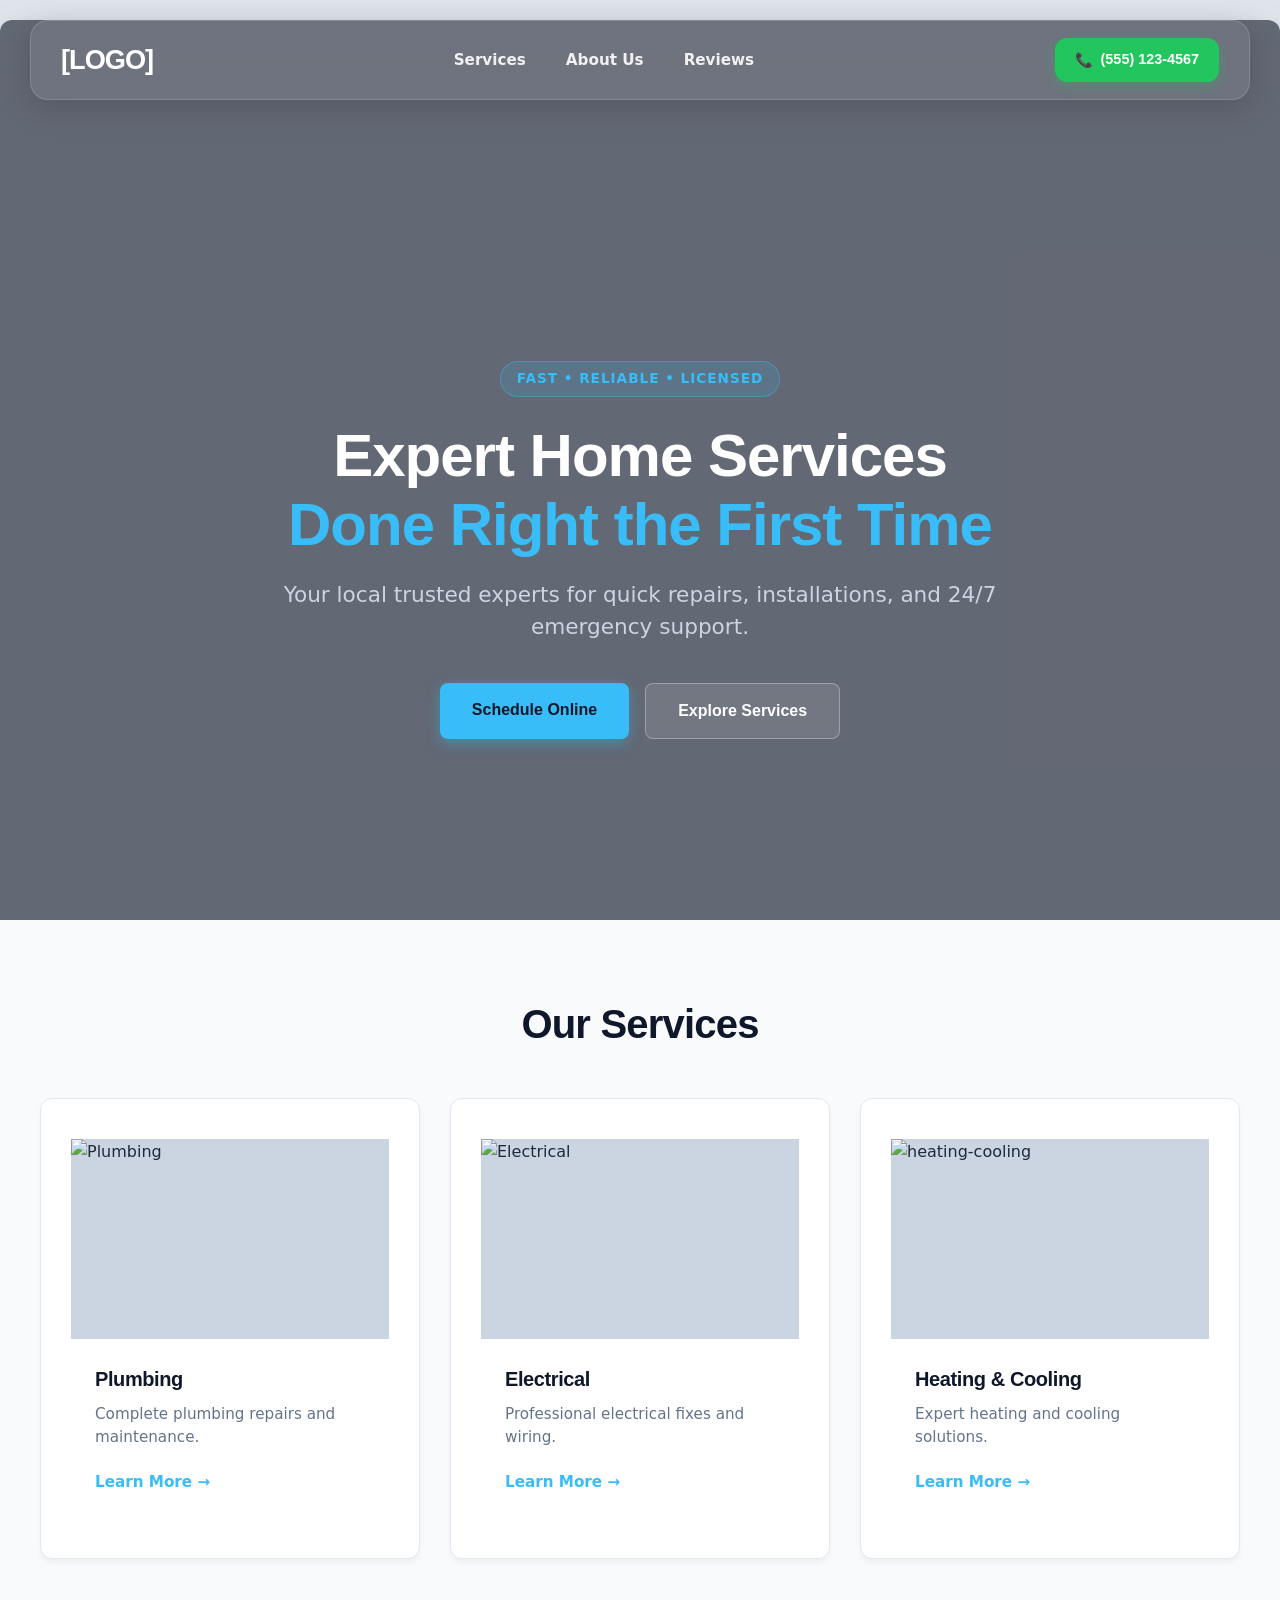
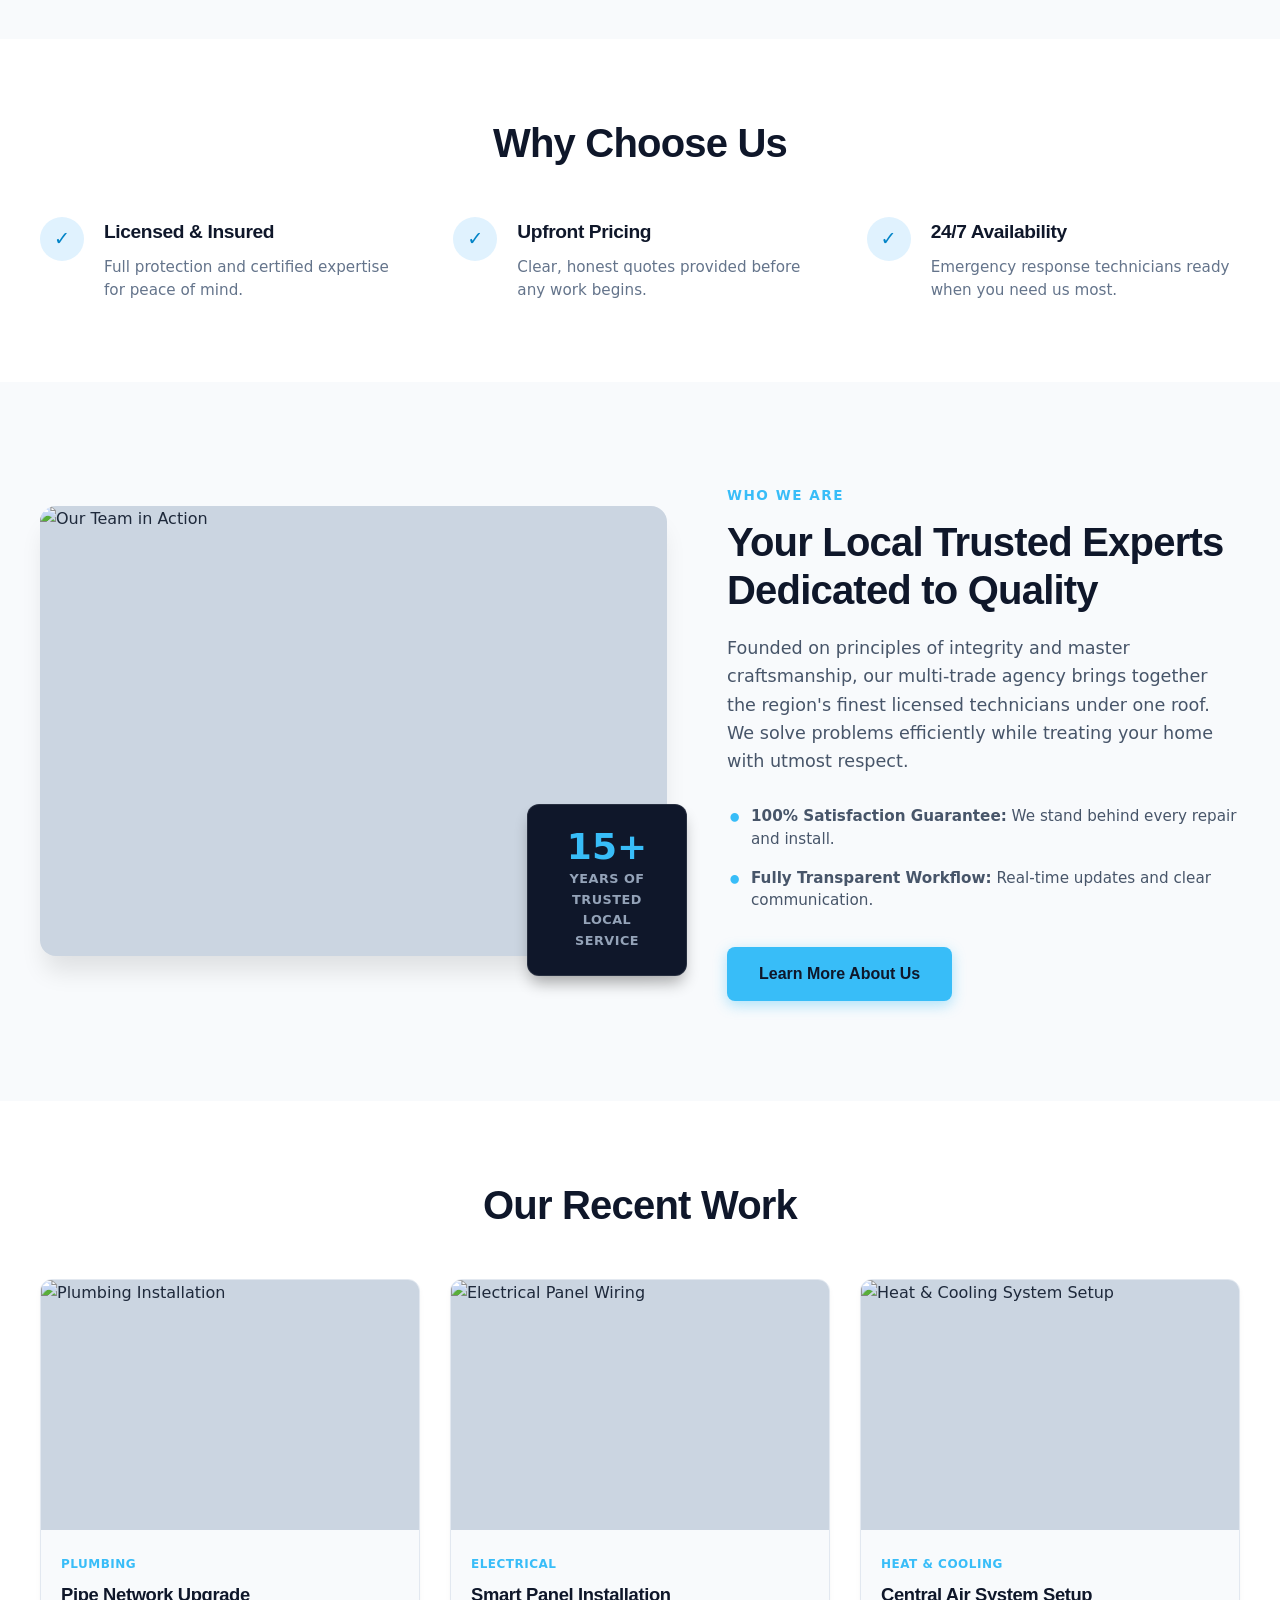
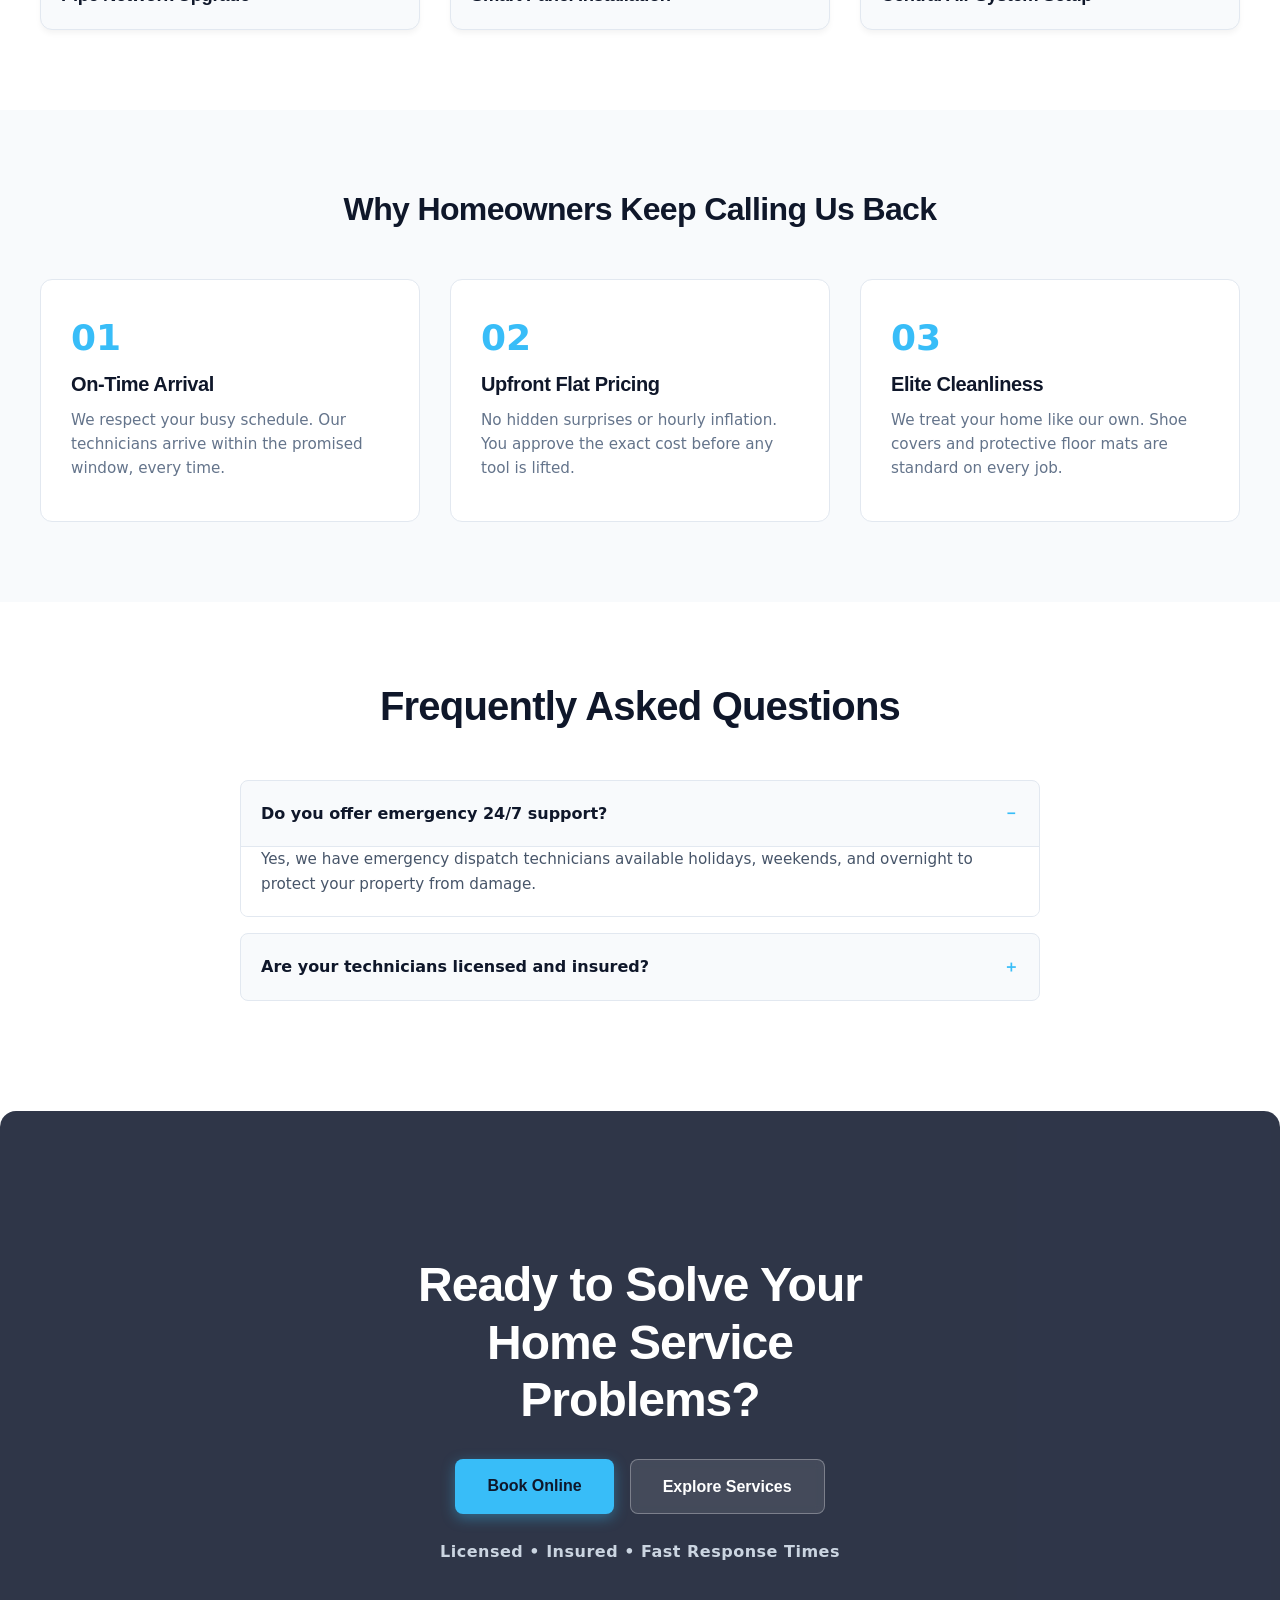
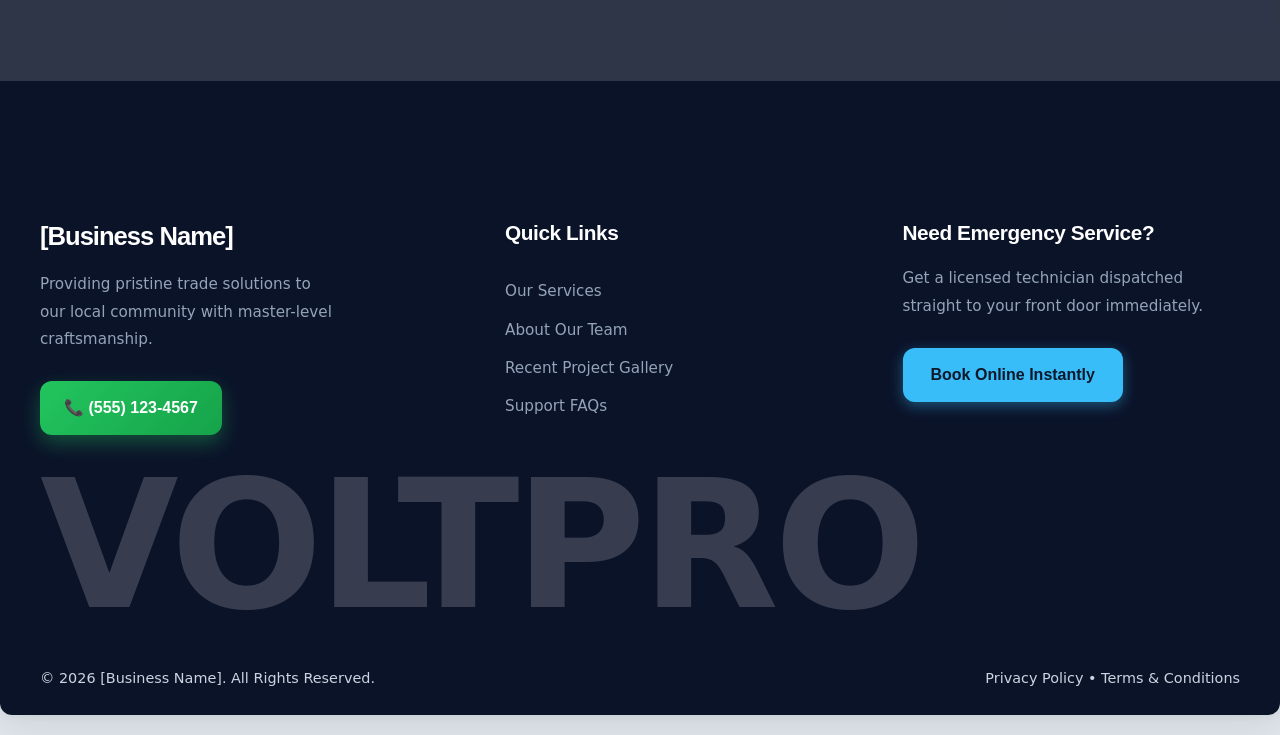
==== index.html @ 1a5d1e44 "feat: complete responsive framework with modern typography and interactive UI" ====
<!doctype html>
<html lang="en">
  <head>
    <meta charset="UTF-8" />
    <meta name="viewport" content="width=device-width, initial-scale=1.0" />
    <title>Services Website</title>
    <link rel="stylesheet" href="style.css" />
    <!-- Google Fonts Link -->
    <link rel="preconnect" href="https://googleapis.com" />
    <link rel="preconnect" href="https://gstatic.com" crossorigin />
    <link
      href="https://googleapis.com/css2?family=Oswald:wght@500;700&family=Roboto:ital,wght@0,400;0,700;1,400&display=swap"
      rel="stylesheet"
    />
  </head>
  <body>
    <div class="page-wrapper">
      <!-- Floating Header for Client Branding -->
      <header class="main-navbar">
        <div class="logo">[LOGO]</div>
        <nav class="nav-links">
          <a href="#services">Services</a>
          <a href="#about">About Us</a>
          <a href="#reviews">Reviews</a>
        </nav>
        <a href="tel:+15551234567" class="call-btn">
          <span class="phone-icon">📞</span>
          <span class="phone-text">(555) 123-4567</span>
        </a>
      </header>

      <!-- Premium Hero Section -->
      <section class="hero">
        <!-- Video Background (using your Pexels asset) -->
        <video autoplay loop muted playsinline class="hero-video">
          <source src="./videos/hero-bg.mp4" type="video/mp4" />
          Your browser does not support the video tag.
        </video>

        <!-- Overlay slightly darker for a premium commercial look -->
        <div class="hero-overlay"></div>

        <!-- Conversion-Focused Content Wrapper -->
        <div class="hero-content">
          <span class="badge">Fast • Reliable • Licensed</span>
          <h1>
            Expert Home Services <br /><span class="highlight"
              >Done Right the First Time</span
            >
          </h1>
          <p>
            Your local trusted experts for quick repairs, installations, and
            24/7 emergency support.
          </p>

          <div class="hero-buttons">
            <a href="#book" class="btn btn-primary">Schedule Online</a>
            <a href="#services" class="btn btn-secondary">Explore Services</a>
          </div>
        </div>
      </section>

      <!-- Services Section -->
      <section id="services" class="services-section">
        <div class="section-container">
          <div class="section-header">
            <h2>Our Services</h2>
          </div>

          <div class="services-grid">
            <!-- Card 1: Plumbing -->
            <div class="service-card">
              <div class="service-image-container">
                <img
                  src="https://res.cloudinary.com/kfcu2z4r/image/upload/v1783268360/plumbing_qg3ovd.jpg"
                  alt="Plumbing"
                  class="service-img"
                />
              </div>
              <div class="service-card-content">
                <h3>Plumbing</h3>
                <p>Complete plumbing repairs and maintenance.</p>
                <a href="#" class="service-link">Learn More &rarr;</a>
              </div>
            </div>

            <!-- Card 2: Electrical -->
            <div class="service-card">
              <div class="service-image-container">
                <img
                  src="https://res.cloudinary.com/kfcu2z4r/image/upload/v1783268385/electrical_obwsic.jpg"
                  alt="Electrical"
                  class="service-img"
                />
              </div>
              <div class="service-card-content">
                <h3>Electrical</h3>
                <p>Professional electrical fixes and wiring.</p>
                <a href="#" class="service-link">Learn More &rarr;</a>
              </div>
            </div>

            <!-- Card 3: Heating & Cooling -->
            <div class="service-card">
              <div class="service-image-container">
                <img
                  src="https://res.cloudinary.com/kfcu2z4r/image/upload/v1783268372/heating-cooling_r0hsor.jpg"
                  alt="heating-cooling"
                  class="service-img"
                />
              </div>
              <div class="service-card-content">
                <h3>Heating & Cooling</h3>
                <p>Expert heating and cooling solutions.</p>
                <a href="#" class="service-link">Learn More &rarr;</a>
              </div>
            </div>
          </div>
        </div>
      </section>

      <!-- ==========================================
     2. WHY CHOOSE US SECTION
     ========================================== -->
      <section id="why-choose-us" class="trust-section">
        <div class="section-container">
          <div class="section-header">
            <h2>Why Choose Us</h2>
          </div>

          <!-- Trust Feature List Layout -->
          <div class="trust-grid">
            <div class="trust-item">
              <div class="trust-icon">✓</div>
              <div class="trust-text">
                <h3>Licensed & Insured</h3>
                <p>
                  Full protection and certified expertise for peace of mind.
                </p>
              </div>
            </div>

            <div class="trust-item">
              <div class="trust-icon">✓</div>
              <div class="trust-text">
                <h3>Upfront Pricing</h3>
                <p>Clear, honest quotes provided before any work begins.</p>
              </div>
            </div>

            <div class="trust-item">
              <div class="trust-icon">✓</div>
              <div class="trust-text">
                <h3>24/7 Availability</h3>
                <p>
                  Emergency response technicians ready when you need us most.
                </p>
              </div>
            </div>
          </div>
        </div>
      </section>

      <!-- ==========================================
     3. ABOUT US SECTION
     ========================================== -->
      <section id="about" class="about-section">
        <div class="section-container about-grid">
          <!-- Left Column: Visual Showcase -->
          <div class="about-image-side">
            <div class="about-image-wrapper">
              <!-- Point this to a team image or a service van image inside your local folder -->
              <img
                src="https://res.cloudinary.com/kfcu2z4r/image/upload/v1783331011/istockphoto-2159561945-612x612_oab9mw.webp"
                alt="Our Team in Action"
                class="about-img"
              />
            </div>
            <!-- Floating experience highlight badge -->
            <div class="experience-badge">
              <span class="exp-years">15+</span>
              <span class="exp-text">Years of Trusted Local Service</span>
            </div>
          </div>

          <!-- Right Column: Brand Narrative Text -->
          <div class="about-content-side">
            <span class="section-badge">Who We Are</span>
            <h2>Your Local Trusted Experts Dedicated to Quality</h2>
            <p>
              Founded on principles of integrity and master craftsmanship, our
              multi-trade agency brings together the region's finest licensed
              technicians under one roof. We solve problems efficiently while
              treating your home with utmost respect.
            </p>

            <!-- Core value breakdown snippets -->
            <div class="about-values">
              <div class="value-bullet">
                <strong>100% Satisfaction Guarantee:</strong> We stand behind
                every repair and install.
              </div>
              <div class="value-bullet">
                <strong>Fully Transparent Workflow:</strong> Real-time updates
                and clear communication.
              </div>
            </div>

            <a href="#contact" class="btn btn-primary">Learn More About Us</a>
          </div>
        </div>
      </section>

      <!-- ==========================================
     4. RECENT WORK & GALLERY SECTION
     ========================================== -->
      <section id="recent-work" class="portfolio-section">
        <div class="section-container">
          <div class="section-header">
            <!-- You can easily change this title text to match your client's exact taste -->
            <h2>Our Recent Work</h2>
          </div>

          <!-- 3-Column Visual Work Grid -->
          <div class="portfolio-grid">
            <!-- Project 1 -->
            <div class="portfolio-item">
              <div class="portfolio-image-wrapper">
                <img
                  src="https://res.cloudinary.com/kfcu2z4r/image/upload/v1783331430/photo-1693907986952-3cd372e4c9d8_yjlleq.avif"
                  alt="Plumbing Installation"
                  class="portfolio-img"
                />
              </div>
              <div class="portfolio-info">
                <span class="project-tag">Plumbing</span>
                <h3>Pipe Network Upgrade</h3>
              </div>
            </div>

            <!-- Project 2 -->
            <div class="portfolio-item">
              <div class="portfolio-image-wrapper">
                <img
                  src="https://res.cloudinary.com/kfcu2z4r/image/upload/v1783331420/photo-1780445392417-68b9dccc45f2_nj2p4i.avif"
                  alt="Electrical Panel Wiring"
                  class="portfolio-img"
                />
              </div>
              <div class="portfolio-info">
                <span class="project-tag">Electrical</span>
                <h3>Smart Panel Installation</h3>
              </div>
            </div>

            <!-- Project 3 -->
            <div class="portfolio-item">
              <div class="portfolio-image-wrapper">
                <img
                  src="https://res.cloudinary.com/kfcu2z4r/image/upload/v1783331411/photo-1635604866833-70844856de75_aojhxh.avif"
                  alt="Heat & Cooling System Setup"
                  class="portfolio-img"
                />
              </div>
              <div class="portfolio-info">
                <span class="project-tag">Heat & Cooling</span>
                <h3>Central Air System Setup</h3>
              </div>
            </div>
          </div>
        </div>
      </section>

      <!-- ==========================================
     5. TRUST ADVANTAGE SECTION
     ========================================== -->
      <section id="advantages" class="advantage-section">
        <div class="section-container">
          <div class="section-header">
            <h2>Why Homeowners Keep Calling Us Back</h2>
          </div>

          <div class="advantage-grid">
            <div class="adv-card">
              <div class="adv-number">01</div>
              <h3>On-Time Arrival</h3>
              <p>
                We respect your busy schedule. Our technicians arrive within the
                promised window, every time.
              </p>
            </div>
            <div class="adv-card">
              <div class="adv-number">02</div>
              <h3>Upfront Flat Pricing</h3>
              <p>
                No hidden surprises or hourly inflation. You approve the exact
                cost before any tool is lifted.
              </p>
            </div>
            <div class="adv-card">
              <div class="adv-number">03</div>
              <h3>Elite Cleanliness</h3>
              <p>
                We treat your home like our own. Shoe covers and protective
                floor mats are standard on every job.
              </p>
            </div>
          </div>
        </div>
      </section>

      <!-- ==========================================
     6. FAQ ACCORDION SECTION
     ========================================== -->
      <section id="faqs" class="faq-section">
        <div class="section-container small-container">
          <div class="section-header">
            <h2>Frequently Asked Questions</h2>
          </div>

          <div class="faq-list">
            <!-- FAQ Item 1 -->
            <details class="faq-item" open>
              <summary class="faq-question">
                Do you offer emergency 24/7 support?
              </summary>
              <div class="faq-answer">
                <p>
                  Yes, we have emergency dispatch technicians available
                  holidays, weekends, and overnight to protect your property
                  from damage.
                </p>
              </div>
            </details>

            <!-- FAQ Item 2 -->
            <details class="faq-item">
              <summary class="faq-question">
                Are your technicians licensed and insured?
              </summary>
              <div class="faq-answer">
                <p>
                  Absolutely. Every member of our field team is fully vetted,
                  licensed by the state, and comprehensively covered by
                  liability insurance.
                </p>
              </div>
            </details>
          </div>
        </div>
      </section>

      <section class="cta-section">
        <div class="cta-overlay"></div>

        <div class="cta-content">
          <h2>Ready to Solve Your Home Service Problems?</h2>

          <div class="hero-buttons">
            <a href="#" class="btn btn-primary">Book Online</a>
            <a href="#" class="btn btn-secondary">Explore Services</a>
          </div>

          <p>Licensed • Insured • Fast Response Times</p>
        </div>
      </section>

      <!-- ==========================================
     7. PREMIUM CONVERSION FOOTER
     ========================================== -->
      <footer class="main-footer">
        <div class="section-container footer-grid">
          <div class="footer-brand">
            <div class="logo">[Business Name]</div>
            <p>
              Providing pristine trade solutions to our local community with
              master-level craftsmanship.
            </p>
            <!-- CORRECTED CLEAN HTML -->
            <a href="tel:5551234567" class="btn btn-call">
              <span class="desktop-call">📞 (555) 123-4567</span>
            </a>
          </div>

          <div class="footer-links">
            <h3>Quick Links</h3>
            <a href="#services">Our Services</a>
            <a href="#about">About Our Team</a>
            <a href="#recent-work">Recent Project Gallery</a>
            <a href="#faqs">Support FAQs</a>
          </div>

          <div class="footer-cta-box">
            <h3>Need Emergency Service?</h3>
            <p>
              Get a licensed technician dispatched straight to your front door
              immediately.
            </p>
            <a href="#book" class="btn btn-primary">Book Online Instantly</a>
          </div>
        </div>
        <!-- UPDATED LINKED CODE FLOW -->
        <div class="footer-bottom">
          <p>&copy; 2026 [Business Name]. All Rights Reserved.</p>
          <p>
            <a href="#privacy" class="footer-legal-link">Privacy Policy</a>
            •
            <a href="#terms" class="footer-legal-link">Terms & Conditions</a>
          </p>
        </div>
      </footer>
    </div>
  </body>
</html>
---- style.css ----
/* ==========================================
   UPDATED TYPOGRAPHY CORE RESET
   ========================================== */
* {
  margin: 0;
  padding: 0;
  box-sizing: border-box;
}

/* Base text styles (Inter for readability) */
body {
  font-family: 'Inter', system-ui, -apple-system, sans-serif;
  font-size: 16px;
  line-height: 1.6;
  color: #333333;
  background: #dfe5eb; /* Preserves your original background color tokens */
}

/* Heading styles (Chivo for a strong, reliable look) */
h1, h2, h3, h4, h5, h6, .logo {
  font-family: 'Chivo', sans-serif !important;
  font-weight: 700; /* Bold weight for punchy headlines */
  letter-spacing: -0.02em; /* Tightens the letters for a crisp look */
}

/* Apply new font family variables to existing template component buttons */
.btn, .btn-call, .call-btn, .phone-text {
  font-family: 'Chivo', sans-serif !important;
  font-weight: 700;
}



.page-wrapper {
  max-width: 1440px;
  margin: 20px auto;
  background: white;
  border-radius: 12px;
  overflow: hidden;
  box-shadow:
    0 10px 40px rgba(0, 0, 0, 0.08),
    0 2px 10px rgba(0, 0, 0, 0.04);
}

/* Floating Navigation Bar over Video */
.main-navbar {
  position: absolute;
  top: 20px;
  left: 50%;
  transform: translateX(-50%);

  width: calc(100% - 60px);
  max-width: 1280px;
  height: 80px;

  display: flex;
  justify-content: space-between;
  align-items: center;

  padding: 0 30px;

  background: rgba(255, 255, 255, 0.08);
  backdrop-filter: blur(16px);

  border: 1px solid rgba(255, 255, 255, 0.15);
  border-radius: 18px;

  box-shadow: 0 8px 32px rgba(0, 0, 0, 0.15);

  z-index: 100;
}

.logo {
  font-size: 1.7rem;
  font-weight: 800;
  color: white;
  letter-spacing: -1px;
}

.nav-links {
  display: flex;
  gap: 40px;
}

.nav-links a {
  color: rgba(255, 255, 255, 0.9);
  text-decoration: none;
  font-size: 0.95rem;
  font-weight: 600;
  transition: all 0.2s ease;
}

.nav-links a:hover {
  color: #38bdf8;
}

/* Fullscreen Hero Layout */
.hero {
  position: relative;
  width: 100%;
  height: 100vh;
  display: flex;
  align-items: center;
  justify-content: center;
  overflow: hidden;
  color: #ffffff;
  padding-top: 100px;
}

.hero-video {
  position: absolute;
  top: 50%;
  left: 50%;
  min-width: 100%;
  min-height: 100%;
  width: auto;
  height: auto;
  transform: translate(-50%, -50%);
  object-fit: cover;
  z-index: 1;
}

.hero-overlay {
  position: absolute;
  top: 0;
  left: 0;
  width: 100%;
  height: 100%;
  background: rgba(15, 23, 42, 0.65); /* Rich deep-blue tinted overlay */
  z-index: 2;
}

/* Central Pitch Content */
.hero-content {
  position: relative;
  z-index: 3;
  text-align: center;
  max-width: 850px;
  padding: 0 24px;
  margin-top: 60px; /* Accounts for the floating top navbar */
}

/* Trust Badge */
.badge {
  display: inline-block;
  background: rgba(56, 189, 248, 0.15);
  border: 1px solid rgba(56, 189, 248, 0.4);
  color: #38bdf8;
  padding: 6px 16px;
  border-radius: 9999px;
  font-size: 0.85rem;
  font-weight: 700;
  letter-spacing: 1px;
  text-transform: uppercase;
  margin-bottom: 24px;
}

.hero-content h1 {
  font-size: 3.75rem;
  font-weight: 800;
  line-height: 1.15;
  margin-bottom: 20px;
  letter-spacing: -1px;
}

.highlight {
  color: #38bdf8; /* Brand core signature color */
}

.hero-content p {
  font-size: 1.35rem;
  margin-bottom: 40px;
  color: #cbd5e1;
  line-height: 1.5;
}

/* Call to Action Framework */
.hero-buttons {
  display: flex;
  gap: 16px;
  justify-content: center;
}

.btn {
  display: inline-block;
  padding: 14px 32px;
  font-size: 1rem;
  font-weight: 700;
  text-decoration: none;
  border-radius: 8px;
  transition: all 0.2s ease;
}

.btn-primary {
  background-color: #38bdf8;
  color: #0f172a;
  box-shadow: 0 4px 14px rgba(56, 189, 248, 0.4);
}

.btn-primary:hover {
  background-color: #0ea5e9;
  transform: translateY(-1px);
}

.btn-secondary {
  background-color: rgba(255, 255, 255, 0.1);
  color: #ffffff;
  border: 1px solid rgba(255, 255, 255, 0.3);
  backdrop-filter: blur(4px);
}

.btn-secondary:hover {
  background-color: rgba(255, 255, 255, 0.2);
}

.btn-call {
  background: linear-gradient(135deg, #22c55e, #16a34a);

  color: white;
  padding: 12px 22px;

  border-radius: 999px;

  font-weight: 700;
  text-decoration: none;

  box-shadow: 0 8px 20px rgba(34, 197, 94, 0.35);

  transition: all 0.2s ease;
}

.btn-call:hover {
  transform: translateY(-2px);
}

/* Seamless Mobile Responsiveness */
@media (max-width: 768px) {
  .nav-links {
    display: none; /* Auto-hide extra links on small phones */
  }
  .hero-content h1 {
    font-size: 2.5rem;
  }
  .hero-content p {
    font-size: 1.1rem;
  }
  .hero-buttons {
    flex-direction: column;
    width: 100%;
    max-width: 320px;
    margin: 0 auto;
  }
  .btn {
    text-align: center;
    width: 100%;
  }
}

/* ==========================================
   SERVICES SECTION STYLES
   ========================================== */

.services-section {
  background-color: #f8fafc; /* Crisp, clean light background to contrast the dark hero */
  padding: 100px 24px;
  color: #1e293b;
}

.section-container {
  max-width: 1200px;
  margin: 0 auto;
}

/* Center and Layout Section Header Copy */
.section-header {
  text-align: center;
  max-width: 700px;
  margin: 0 auto 60px auto;
}

.section-badge {
  display: inline-block;
  font-size: 0.85rem;
  font-weight: 700;
  color: #38bdf8; /* Uses the same brand blue color from the hero */
  text-transform: uppercase;
  letter-spacing: 1.5px;
  margin-bottom: 12px;
}

.section-header h2 {
  font-size: 2.5rem;
  font-weight: 800;
  line-height: 1.2;
  margin-bottom: 16px;
  color: #0f172a;
}

.section-header p {
  font-size: 1.15rem;
  color: #64748b;
  line-height: 1.6;
}

/* Flexbox/Grid Controller */
.services-grid {
  display: grid;
  grid-template-columns: repeat(3, 1fr);
  gap: 30px;
}

/* Single Service Card Frame */
.service-card {
  background-color: #ffffff;
  padding: 40px 30px;
  border-radius: 16px;
  border: 1px solid #e2e8f0;
  transition: all 0.3s cubic-bezier(0.4, 0, 0.2, 1);
  box-shadow: 0 4px 6px -1px rgba(0, 0, 0, 0.05);
}

/* Card Hover Animation Effect */
.service-card:hover {
  transform: translateY(-8px);
  box-shadow:
    0 20px 25px -5px rgba(0, 0, 0, 0.1),
    0 10px 10px -5px rgba(0, 0, 0, 0.04);
  border-color: rgba(56, 189, 248, 0.3);
}

/* Icon Circular Frame */
.service-icon {
  font-size: 2rem;
  background-color: #f0f9ff;
  width: 60px;
  height: 60px;
  display: flex;
  align-items: center;
  justify-content: center;
  border-radius: 12px;
  margin-bottom: 24px;
}

.service-card h3 {
  font-size: 1.35rem;
  font-weight: 700;
  margin-bottom: 14px;
  color: #0f172a;
}

.service-card p {
  font-size: 1rem;
  color: #64748b;
  line-height: 1.6;
  margin-bottom: 24px;
}

/* Text Links Inside Cards */
.service-link {
  font-size: 0.95rem;
  font-weight: 700;
  color: #38bdf8;
  text-decoration: none;
  transition: color 0.2s ease;
}

.service-link:hover {
  color: #0ea5e9;
}

/* Smooth Breakpoints for Tablets and Mobile Screens */
@media (max-width: 968px) {
  .services-grid {
    grid-template-columns: repeat(2, 1fr); /* 2 columns on tablets */
  }
}

@media (max-width: 640px) {
  .services-grid {
    grid-template-columns: 1fr; /* 1 full column stacked on mobile phones */
  }
  .section-header h2 {
    font-size: 2rem;
  }
}

/* ==========================================
   SERVICES CONTAINER STYLES
   ========================================== */
.services-section {
  background-color: #f8fafc;
  padding: 80px 24px;
  color: #1e293b;
}

.section-container {
  max-width: 1200px;
  margin: 0 auto;
}

.section-header {
  text-align: center;
  margin-bottom: 50px;
}

.section-header h2 {
  font-size: 2.5rem;
  font-weight: 800;
  color: #0f172a;
}

.services-grid {
  display: grid;
  grid-template-columns: repeat(3, 1fr);
  gap: 30px;
}

.service-card {
  background-color: #ffffff;
  border-radius: 12px;
  border: 1px solid #e2e8f0;
  overflow: hidden;
  display: flex;
  flex-direction: column;
  box-shadow: 0 4px 6px -1px rgba(0, 0, 0, 0.05);
}

.service-image-container {
  width: 100%;
  height: 200px;
  background-color: #cbd5e1;
}

.service-img {
  width: 100%;
  height: 100%;
  object-fit: cover;
}

.service-card-content {
  padding: 24px;
}

.service-card-content h3 {
  font-size: 1.25rem;
  font-weight: 700;
  margin-bottom: 8px;
  color: #0f172a;
}

.service-card-content p {
  font-size: 0.95rem;
  color: #64748b;
  margin-bottom: 20px;
  line-height: 1.5;
}

.service-link {
  font-size: 0.95rem;
  font-weight: 700;
  color: #38bdf8;
  text-decoration: none;
}

/* ==========================================
   TRUST / WHY CHOOSE US SECTION STYLES
   ========================================== */
.trust-section {
  background-color: #ffffff; /* Alternating white background */
  padding: 80px 24px;
  color: #1e293b;
}

.trust-grid {
  display: grid;
  grid-template-columns: repeat(3, 1fr);
  gap: 40px;
}

.trust-item {
  display: flex;
  gap: 20px;
  align-items: flex-start;
}

.trust-icon {
  background-color: #e0f2fe;
  color: #0284c7;
  font-weight: bold;
  width: 44px;
  height: 44px;
  display: flex;
  align-items: center;
  justify-content: center;
  border-radius: 50%;
  flex-shrink: 0;
  font-size: 1.2rem;
}

.trust-text h3 {
  font-size: 1.2rem;
  color: #0f172a;
  margin-bottom: 8px;
  font-weight: 700;
}

.trust-text p {
  font-size: 0.95rem;
  color: #64748b;
  line-height: 1.5;
}

/* ==========================================
   RESPONSIVE DESIGN SYSTEM
   ========================================== */
@media (max-width: 968px) {
  .services-grid,
  .trust-grid {
    grid-template-columns: 1fr; /* Automatically stacks cards/items on mobile */
    gap: 30px;
  }
}

/* ==========================================
   SERVICES CONTAINER STYLES
   ========================================== */
.services-section {
  background-color: #f8fafc;
  padding: 80px 24px;
  color: #1e293b;
}

.section-container {
  max-width: 1200px;
  margin: 0 auto;
}

.section-header {
  text-align: center;
  margin-bottom: 50px;
}

.section-header h2 {
  font-size: 2.5rem;
  font-weight: 800;
  color: #0f172a;
}

.services-grid {
  display: grid;
  grid-template-columns: repeat(3, 1fr);
  gap: 30px;
}

.service-card {
  background-color: #ffffff;
  border-radius: 12px;
  border: 1px solid #e2e8f0;
  overflow: hidden;
  display: flex;
  flex-direction: column;
  box-shadow: 0 4px 6px -1px rgba(0, 0, 0, 0.05);
}

.service-image-container {
  width: 100%;
  height: 200px;
  background-color: #cbd5e1;
}

.service-img {
  width: 100%;
  height: 100%;
  object-fit: cover;
}

.service-card-content {
  padding: 24px;
}

.service-card-content h3 {
  font-size: 1.25rem;
  font-weight: 700;
  margin-bottom: 8px;
  color: #0f172a;
}

.service-card-content p {
  font-size: 0.95rem;
  color: #64748b;
  margin-bottom: 20px;
  line-height: 1.5;
}

.service-link {
  font-size: 0.95rem;
  font-weight: 700;
  color: #38bdf8;
  text-decoration: none;
}

/* ==========================================
   TRUST / WHY CHOOSE US SECTION STYLES
   ========================================== */
.trust-section {
  background-color: #ffffff; /* Alternating white background */
  padding: 80px 24px;
  color: #1e293b;
}

.trust-grid {
  display: grid;
  grid-template-columns: repeat(3, 1fr);
  gap: 40px;
}

.trust-item {
  display: flex;
  gap: 20px;
  align-items: flex-start;
}

.trust-icon {
  background-color: #e0f2fe;
  color: #0284c7;
  font-weight: bold;
  width: 44px;
  height: 44px;
  display: flex;
  align-items: center;
  justify-content: center;
  border-radius: 50%;
  flex-shrink: 0;
  font-size: 1.2rem;
}

.trust-text h3 {
  font-size: 1.2rem;
  color: #0f172a;
  margin-bottom: 8px;
  font-weight: 700;
}

.trust-text p {
  font-size: 0.95rem;
  color: #64748b;
  line-height: 1.5;
}

/* ==========================================
   RESPONSIVE DESIGN SYSTEM
   ========================================== */
@media (max-width: 968px) {
  .services-grid,
  .trust-grid {
    grid-template-columns: 1fr; /* Automatically stacks cards/items on mobile */
    gap: 30px;
  }
}

/* ==========================================
   ABOUT US SECTION STYLES
   ========================================== */
.about-section {
  background-color: #f8fafc; /* Shifts back to light gray for premium structural separation */
  padding: 100px 24px;
  color: #1e293b;
}

/* Two-Column Asymmetrical Grid Layout */
.about-grid {
  display: grid;
  grid-template-columns: 1.1fr 0.9fr;
  gap: 60px;
  align-items: center;
}

/* Left Image Component Configuration */
.about-image-side {
  position: relative;
  padding-bottom: 20px;
}

.about-image-wrapper {
  width: 100%;
  height: 450px;
  border-radius: 16px;
  overflow: hidden;
  box-shadow: 0 20px 25px -5px rgba(0, 0, 0, 0.1);
  background-color: #cbd5e1;
}

.about-img {
  width: 100%;
  height: 100%;
  object-fit: cover;
}

/* Floating Experience Accent Badge Over Image Frame */
.experience-badge {
  position: absolute;
  bottom: 0;
  right: -20px;
  background-color: #0f172a;
  color: #ffffff;
  padding: 24px;
  border-radius: 12px;
  display: flex;
  flex-direction: column;
  align-items: center;
  text-align: center;
  max-width: 160px;
  box-shadow: 0 10px 15px -3px rgba(0, 0, 0, 0.3);
  border: 1px solid rgba(255, 255, 255, 0.1);
}

.exp-years {
  font-size: 2.25rem;
  font-weight: 800;
  color: #38bdf8;
  line-height: 1;
  margin-bottom: 4px;
}

.exp-text {
  font-size: 0.8rem;
  font-weight: 600;
  text-transform: uppercase;
  letter-spacing: 0.5px;
  color: #94a3b8;
}

/* Right Side Copy Presentation Control */
.about-content-side .section-badge {
  display: inline-block;
  font-size: 0.85rem;
  font-weight: 700;
  color: #38bdf8;
  text-transform: uppercase;
  letter-spacing: 1.5px;
  margin-bottom: 12px;
}

.about-content-side h2 {
  font-size: 2.5rem;
  font-weight: 800;
  line-height: 1.2;
  margin-bottom: 20px;
  color: #0f172a;
}

.about-content-side p {
  font-size: 1.1rem;
  color: #475569;
  line-height: 1.6;
  margin-bottom: 30px;
}

/* Value Snippets List */
.about-values {
  margin-bottom: 35px;
  display: flex;
  flex-direction: column;
  gap: 16px;
}

.value-bullet {
  font-size: 0.95rem;
  color: #475569;
  position: relative;
  padding-left: 24px;
  line-height: 1.5;
}

/* Custom styled dot icon before each value block */
.value-bullet::before {
  content: "•";
  color: #38bdf8;
  font-weight: bold;
  font-size: 1.5rem;
  position: absolute;
  left: 0;
  top: -4px;
}

/* Responsive Structural Adjustments for Smaller viewports */
@media (max-width: 968px) {
  .about-grid {
    grid-template-columns: 1fr; /* Collapses side columns down to single rows */
    gap: 40px;
  }
  .about-image-wrapper {
    height: 350px;
  }
  .experience-badge {
    right: 10px;
    padding: 16px;
  }
}

/* ==========================================
   RECENT WORK SECTION STYLES
   ========================================== */
.portfolio-section {
  background-color: #ffffff; /* Contrast switch back to solid white */
  padding: 80px 24px;
  color: #1e293b;
}

.portfolio-grid {
  display: grid;
  grid-template-columns: repeat(3, 1fr);
  gap: 30px;
}

.portfolio-item {
  background-color: #f8fafc;
  border-radius: 12px;
  overflow: hidden;
  border: 1px solid #e2e8f0;
  box-shadow: 0 4px 6px -1px rgba(0, 0, 0, 0.05);
}

.portfolio-image-wrapper {
  width: 100%;
  height: 250px;
  overflow: hidden;
  background-color: #cbd5e1;
}

.portfolio-img {
  width: 100%;
  height: 100%;
  object-fit: cover;
  transition: transform 0.3s ease;
}

/* Subtle image zoom animation when user hovers over a project card */
.portfolio-item:hover .portfolio-img {
  transform: scale(1.04);
}

.portfolio-info {
  padding: 20px;
}

/* Category Label Tag */
.project-tag {
  display: inline-block;
  font-size: 0.75rem;
  font-weight: 700;
  color: #38bdf8;
  text-transform: uppercase;
  letter-spacing: 0.5px;
  margin-bottom: 6px;
}

.portfolio-info h3 {
  font-size: 1.15rem;
  font-weight: 700;
  color: #0f172a;
}

/* ==========================================
   MOBILE NAVIGATION HEADER ADJUSTMENT
   ========================================== */
@media (max-width: 768px) {
  /* 
     1. FIXED HORIZONTAL ROW FRAME:
     Locks all three layout items onto the same horizontal line row 
     with a single shared height, matching high-end mobile frameworks.
  */
  .main-navbar {
    width: calc(100% - 16px) !important;
    left: 50% !important;
    transform: translateX(-50%) !important;
    height: 75px !important; /* Fixed snug height to keep items locked on one line */
    padding: 0 16px !important; 
    display: flex !important;
    flex-direction: row !important; /* Guarantees a single horizontal line */
    justify-content: space-between !important; 
    align-items: center !important; /* Aligns all text and buttons perfectly vertical center */
  }

  /* Anchors the brand logo out of the way on the far left edge */
  .main-navbar .logo {
    position: absolute !important;
    left: 16px !important;
    font-size: 1.05rem !important; 
    font-weight: 800 !important;
    letter-spacing: -0.5px !important;
    margin: 0 !important;
  }

  /* 
     2. PERFECTLY CENTERED LINKS WITH ROOMY SPACING:
     With the logo and button pushed to the edges, the menu blocks 
     sit dead center with wide 24px spaces between them.
  */
  .nav-links {
    display: flex !important;
    flex-direction: row !important;
    gap: 24px !important; /* Wide channels between Services, About Us, and Reviews */
    justify-content: center !important; 
    align-items: center !important;
    margin: 0 auto !important; /* Forces the entire block to lock perfectly dead center */
    padding: 0 10px !important;
  }

  .nav-links a {
    font-size: 1rem !important; /* Keeps your crisp, highly-legible text scale */
    font-weight: 700 !important;  
    white-space: nowrap !important;
    color: #ffffff !important;
  }

  /* 
     3. RE-RESTORE TELEPHONE CAPSULE BUTTON:
     Anchored neatly on the right, keeping your custom rectangular borders, 
     green brand color tokens, and full telephone text visible.
  */
  .call-btn {
    position: absolute !important;
    right: 16px !important; /* Layers it safely out of the way on the far right */
    
    display: inline-flex !important; 
    align-items: center !important;
    justify-content: center !important;
    gap: 8px !important;

    background: #22c55e !important; /* Signature brand green */
    color: #ffffff !important;
    text-decoration: none !important;

    padding: 8px 14px !important; /* Standard rectangular button padding */
    border-radius: 12px !important; /* Restores rectangular capsule corners */
    width: max-content !important; 
    
    font-size: 0.85rem !important;
    font-weight: 700 !important;
    white-space: nowrap !important;
  }

    /* Add this inside the very bottom of your mobile media query block */
  .nav-links a:hover {
    color: #38bdf8 !important; /* Changes the link words to vibrant brand blue on hover */
    text-decoration: none !important;
  }


  .call-btn:hover {
    background: #16a34a !important;
    transform: translateY(-1px) !important;
  }

  /* UNHIDES PHONE DIGITS: Forces the full number string to appear on screen */
  .phone-text {
    display: inline !important; 
    color: #ffffff !important;
  }

  .phone-icon {
    font-size: 0.9rem !important;
    display: inline-block !important;
  }
}


/* ==========================================
   RECENT WORK SECTION STYLES
   ========================================== */
.portfolio-section {
  background-color: #ffffff; /* Contrast switch back to solid white */
  padding: 80px 24px;
  color: #1e293b;
}

.portfolio-grid {
  display: grid;
  grid-template-columns: repeat(3, 1fr);
  gap: 30px;
}

.portfolio-item {
  background-color: #f8fafc;
  border-radius: 12px;
  overflow: hidden;
  border: 1px solid #e2e8f0;
  box-shadow: 0 4px 6px -1px rgba(0, 0, 0, 0.05);
}

.portfolio-image-wrapper {
  width: 100%;
  height: 250px;
  overflow: hidden;
  background-color: #cbd5e1;
}

.portfolio-img {
  width: 100%;
  height: 100%;
  object-fit: cover;
  transition: transform 0.3s ease;
}

/* Subtle image zoom animation when user hovers over a project card */
.portfolio-item:hover .portfolio-img {
  transform: scale(1.04);
}

.portfolio-info {
  padding: 20px;
}

/* Category Label Tag */
.project-tag {
  display: inline-block;
  font-size: 0.75rem;
  font-weight: 700;
  color: #38bdf8;
  text-transform: uppercase;
  letter-spacing: 0.5px;
  margin-bottom: 6px;
}

.portfolio-info h3 {
  font-size: 1.15rem;
  font-weight: 700;
  color: #0f172a;
}

/* Responsive Scaling for Mobile Screens */
@media (max-width: 968px) {
  .portfolio-grid {
    grid-template-columns: repeat(2, 1fr);
  }
}

/* ==========================================
   RECENT WORK SECTION STYLES
   ========================================== */
.portfolio-section {
  background-color: #ffffff; /* Contrast switch back to solid white */
  padding: 80px 24px;
  color: #1e293b;
}

.portfolio-grid {
  display: grid;
  grid-template-columns: repeat(3, 1fr);
  gap: 30px;
}

.portfolio-item {
  background-color: #f8fafc;
  border-radius: 12px;
  overflow: hidden;
  border: 1px solid #e2e8f0;
  box-shadow: 0 4px 6px -1px rgba(0, 0, 0, 0.05);
}

.portfolio-image-wrapper {
  width: 100%;
  height: 250px;
  overflow: hidden;
  background-color: #cbd5e1;
}

.portfolio-img {
  width: 100%;
  height: 100%;
  object-fit: cover;
  transition: transform 0.3s ease;
}

/* Subtle image zoom animation when user hovers over a project card */
.portfolio-item:hover .portfolio-img {
  transform: scale(1.04);
}

.portfolio-info {
  padding: 20px;
}

/* Category Label Tag */
.project-tag {
  display: inline-block;
  font-size: 0.75rem;
  font-weight: 700;
  color: #38bdf8;
  text-transform: uppercase;
  letter-spacing: 0.5px;
  margin-bottom: 6px;
}

.portfolio-info h3 {
  font-size: 1.15rem;
  font-weight: 700;
  color: #0f172a;
}

@media (max-width: 640px) {
  .portfolio-grid {
    grid-template-columns: 1fr;
  }
}

/* ==========================================
   TRUST ADVANTAGE STYLES
   ========================================== */

.advantage-section .section-header h2 {
  font-size: 2rem;
  max-width: 600px;
  margin: 0 auto;
  line-height: 1.2;
}

.advantage-section {
  background-color: #f8fafc;
  padding: 80px 24px;
}

.advantage-grid {
  display: grid;
  grid-template-columns: repeat(3, 1fr);
  gap: 30px;
}

.adv-card {
  background: #ffffff;
  padding: 40px 30px;
  border-radius: 12px;
  border: 1px solid #e2e8f0;
  position: relative;
}

.adv-number {
  font-size: 3rem;
  font-weight: 900;
  color: #e2e8f0;
  position: absolute;
  top: 15px;
  right: 25px;
  line-height: 1;
}

.adv-card h3 {
  font-size: 1.25rem;
  font-weight: 700;
  color: #0f172a;
  margin-bottom: 12px;
  position: relative;
  z-index: 2;
}

.adv-card p {
  font-size: 0.95rem;
  color: #64748b;
  line-height: 1.6;
}

/* ==========================================
   FAQ ACCORDION STYLES
   ========================================== */
.faq-section {
  background-color: #ffffff;
  padding: 80px 24px;
}

.small-container {
  max-width: 800px !important;
}

.faq-list {
  display: flex;
  flex-direction: column;
  gap: 16px;
}

.faq-item {
  background-color: #f8fafc;
  border: 1px solid #e2e8f0;
  border-radius: 8px;
  overflow: hidden;
  transition: all 0.3s ease;
}

.faq-question {
  padding: 20px;
  font-weight: 700;
  color: #0f172a;
  cursor: pointer;
  list-style: none;
  display: flex;
  justify-content: space-between;
  align-items: center;
}

/* Arrow indicator trick */
.faq-question::after {
  content: "＋";
  font-weight: bold;
  color: #38bdf8;
}

.faq-item[open] .faq-question::after {
  content: "－";
}

.faq-answer {
  padding: 0 20px 20px 20px;
  color: #475569;
  line-height: 1.6;
  font-size: 0.95rem;
  border-top: 1px solid #e2e8f0;
  background-color: #ffffff;
}

/* ==========================================================================
   PROFESSIONAL FOOTER LAYOUT CONTROLLER
   ========================================================================== */

/* 1. Base panel wrapper */
/* ==========================================================================
   FOOTER CONTENT ADJUSTMENT
   ========================================================================== */

.main-footer {
  background: #0b1329 !important;
  color: white;
  margin-top: -30px !important;
  position: relative;
  overflow: hidden;
  
  /* ADJUSTED SPACING: */
  padding-top: 140px !important;    /* Keeps the top clean and snug to the CTA section */
  padding-bottom: 220px !important; /* MASSIVELY increases bottom padding to expand the footer down and make deep space */
  min-height:520px !important;     /* Creates a much taller box overall so content stays split */
}

.footer-grid {
  display: grid !important;
  grid-template-columns: 1.2fr 1fr 1fr !important;
  gap: 60px !important;
  align-items: start !important;
  max-width: 1200px;
  margin: 0 auto !important;
  position: relative;
  z-index: 2;
  
  /* CRITICAL CHANGE: */
  margin-bottom: 60px !important; /* Explicitly lifts this entire row up away from the bottom elements */
}


/* 3. Re-aligns column paragraphs and links list onto a shared horizontal line */
.footer-brand p,
.footer-cta-box p,
.footer-links a:first-of-type {
  margin-top: 20px !important;
}

/* 
   4. FIXED GIANT WATERMARK LOGO:
   Moved completely above the copyright bar in code flow, increased opacity to 
   0.14 for clean professional visibility, and set text color to stark template white.
*/
.main-footer::after {
  content: attr(data-name);
  position: absolute;
  left: 40px;
  
  /* Snaps logo cleanly in the open space right above the copyright line */
  bottom: 100px !important; 
  top: auto !important;
  
  font-size: clamp(6rem, 14vw, 12rem) !important; /* Bold presentation scaling */
  font-weight: 900;
  line-height: 1;
  color: rgba(255, 255, 255, 0.14) !important; /* Vibrant white overlay tint (no longer faded) */
  letter-spacing: -5px;
  white-space: nowrap;
  pointer-events: none;
  z-index: 1;
}

/* 
   5. FIXED BOTTOM BAR POSITION:
   Anchored cleanly below the giant watermark background lettering 
   so the layout never overlaps or looks crowded.
*/
.footer-bottom {
  position: relative !important; /* Resets positioning errors */
  max-width: 1200px;
  width: 100%;
  margin: 0 auto !important;
  z-index: 3;
  
  display: flex !important;
  justify-content: space-between !important;
  align-items: center !important;
  padding-top: 30px !important;
  border-top: 1px solid rgba(255, 255, 255, 0.08) !important; /* Crisp boundary separator line */
  color: #64748b;
  font-size: 0.9rem;
}

.main-footer::after {
  content: "VOLTPRO";
  position: absolute;
  left: 40px;
  bottom: 30px !important; /* Snaps the large lettering safely to the bottom floor over the line path */
  top: auto !important; /* Overrides previous top alignment positions */
  font-size: 7.5rem !important; /* Scaled size beautifully to blend exactly like your reference image */
  color: rgba(
    255,
    255,
    255,
    0.04
  ) !important; /* Crisp template white with a faint background watermark glow */

  font-weight: 900;
  line-height: 0.8;
  letter-spacing: -4px;
  white-space: nowrap;
  pointer-events: none;
  z-index: 1;
}

.footer-bottom {
  position: relative !important; /* Changes back from absolute positioning grid overrides */
  bottom: auto !important;
  left: auto !important;
  right: auto !important;
  /* CRITICAL CHANGE: */
  margin-top: auto !important; /* Automatically pushes the copyright bar all the way to the footer floor */
  max-width: 1200px;
  width: 100%;
  margin-left: auto;
  margin-right: auto;
  z-index: 3;
  display: flex;
  justify-content: space-between;
  align-items: center;
  padding-top: 25px;
  border-top: 1px solid rgba(255, 255, 255, 0.08);
  color: #94a3b8;
  font-size: 0.9rem;
}

/* Zero out structural displacements inside footer columns */
.footer-brand,
.footer-links,
.footer-cta-box {
  display: flex !important;
  flex-direction: column !important;
  justify-content: flex-start !important;
  margin: 0 !important;
  padding: 0 !important;
}

/* Synchronize alignment heights for the headings row */
.footer-brand .logo,
.footer-links h3,
.footer-cta-box h3 {
  margin: 0 !important;
  padding: 0 !important;
  line-height: 1.2 !important;
}

.footer-brand .logo {
  font-size: 1.6rem;
  font-weight: 800;
  color: white;
}

.footer-links h3,
.footer-cta-box h3 {
  font-size: 1.3rem;
  font-weight: 700;
  color: white;
}

/* Pushes the lower contents down into the exact same horizontal baseline row */
.footer-brand p,
.footer-cta-box p,
.footer-links a:first-of-type {
  margin-top: 20px !important;
}

.footer-brand p,
.footer-cta-box p {
  color: #94a3b8;
  line-height: 1.8;
  font-size: 0.95rem;
  margin-bottom: 28px !important;
}

.footer-brand p {
  max-width: 300px;
}

/* Vertical menu stack layout for center column */
.footer-links {
  gap: 14px !important;
}

.footer-links a {
  display: block !important;
  color: #94a3b8;
  text-decoration: none;
  font-size: 0.95rem;
  width: max-content;
  transition: all 0.25s ease;
}

.footer-links a:hover {
  color: #38bdf8;
  transform: translateX(6px);
}

/* Standard tight layout bounds for footer buttons */
.footer-brand .btn-call,
.footer-cta-box .btn {
  width: max-content !important;
}

.footer-brand .btn-call {
  display: inline-flex;
  align-items: center;
  gap: 10px;
  padding: 14px 24px;
  border-radius: 12px;
}

.footer-cta-box .btn {
  display: inline-block;
  padding: 14px 28px;
  border-radius: 12px;
}

/* Bottom attribution copyright panel */
.footer-bottom {
  position: relative;
  z-index: 2;
  display: flex;
  justify-content: space-between;
  align-items: center;
  padding-top: 25px;
  margin-top: 60px !important;
  border-top: 1px solid rgba(255, 255, 255, 0.08);
  color: #94a3b8;
  font-size: 0.9rem;
}

/* ==========================================================================
   FINAL PREMIUM FOOTER FIX
   ========================================================================== */

/* 1. GIANT BACKGROUND LOGO: POSITIONED UPWARD WITH HIGHER WHITENESS VISIBILITY */
.main-footer::after {
  content: "VOLTPRO";
  position: absolute;
  left: 40px;
  
  /* Lifts VOLTPRO up above the copyright and privacy policy links */
  bottom: 80px !important; 
  top: auto !important;
  
  font-size: clamp(6rem, 14vw, 12rem) !important;
  font-weight: 900;
  line-height: 1;
  
  /* FIX: Increased opacity to 0.18 so it's a clean, bright white watermark (no longer faint) */
  color: rgba(255, 255, 255, 0.18) !important; 
  
  letter-spacing: -5px;
  white-space: nowrap;
  pointer-events: none;
  z-index: 1;
}

/* 2. LOWER LINKS BAR: ANCHORED AT THE ABSOLUTE BOTTOM WITH REMOVED SEPARATOR LINE */
.footer-bottom {
  position: absolute !important; 
  bottom: 25px !important; /* Pins it to the very bottom floor of the screen */
  left: 40px !important;
  right: 40px !important;
  
  max-width: 1200px;
  width: calc(100% - 80px);
  margin: 0 auto !important;
  z-index: 3;
  
  display: flex !important;
  justify-content: space-between !important;
  align-items: center !important;
  
  /* FIXES: Removed the border line completely and made text a clear, bright color */
  border-top: none !important; 
  color: #cbd5e1 !important; /* Changed from dark slate grey to a crisp, high-contrast light grey */
  font-size: 0.9rem;
}

/* Ensure privacy policy text elements match the bright legible color */
.footer-bottom p,
.footer-bottom span,
.footer-bottom a {
  color: #cbd5e1 !important;
}


/* ==========================================
   FIX: CTA SECTION STYLING OVERRIDES
   ========================================== */
/* Expand the image section size */
.cta-section {
  height: 600px !important; /* Increased from 450px to stretch the image down further */
  background: url("https://res.cloudinary.com/kfcu2z4r/image/upload/v1783349960/pexels-bulat843-1243575272-33531832_vle1xo.jpg") center/cover;
  position: relative;
  display: flex;
  align-items: center;
  justify-content: center;
  text-align: center;
  color: white;
  margin: 30px auto 0 auto !important; /* Keeps it tight against the footer */
  max-width: 1400px;
  border-radius: 16px 16px 0 0 !important; /* Flat bottom edge */
  overflow: hidden;
}


.cta-overlay {
  position: absolute;
  inset: 0;
  background: rgba(11, 19, 41, 0.85);
  z-index: 1;
}

.cta-content {
  position: relative;
  z-index: 2;
  max-width: 600px;
  padding: 0 24px;
}

.cta-content h2 {
  font-size: 3rem;
  font-weight: 800;
  margin-bottom: 30px;
  line-height: 1.2;
}

.cta-content p {
  margin-top: 25px;
  color: #cbd5e1;
  font-weight: 600;
  letter-spacing: 0.5px;
}

/* ==========================================
   FIX: MAIN HEADER NAVBAR BUTTON RE-STYLING
   ========================================== */
.call-btn {
  display: flex;
  align-items: center;
  gap: 8px;
  background: #22c55e;
  color: #ffffff;
  text-decoration: none;
  padding: 10px 20px;
  border-radius: 12px;
  font-size: 0.9rem;
  font-weight: 700;
  box-shadow: 0 4px 12px rgba(34, 197, 94, 0.3);
  transition: all 0.2s ease;
}

.call-btn:hover {
  background: #16a34a;
  transform: translateY(-1px);
}

.phone-icon {
  font-size: 0.9rem;
  line-height: 1;
}

/* ==========================================
   MOBILE FOOTER DISPLAY ADJUSTMENTS (FIXED)
   ========================================== */
@media (max-width: 768px) {
  
  /* 1. MASTER WORKSPACE CONTAINER WITH HEIGHT FOR VOLTPRO */
  .main-footer {
    padding: 80px 24px 220px 24px !important; /* MASSIVELY expanded bottom padding to create height for VOLTPRO */
    min-height: 850px !important;              /* Forces a tall mobile container so the background text has room to appear */
    position: relative !important;
    overflow: hidden !important;
    display: block !important;
    margin-top: -30px !important;
    background: #0b1329 !important;
    color: white !important;
  }

  /* 2. CENTER ALIGNED GRID STACK */
  .footer-grid {
    grid-template-columns: 1fr !important;
    gap: 60px !important; /* Increased vertically to prevent squashing */
    text-align: center !important; 
    margin-bottom: 60px !important;
    padding: 0 !important;
    display: grid !important;
  }

  /* Centers the inner structures for layout text elements */
  .footer-brand,
  .footer-links,
  .footer-cta-box {
    display: flex !important;
    flex-direction: column !important;
    align-items: center !important; 
    text-align: center !important;
  }

  /* Centers paragraph description text blocks */
  .footer-brand p,
  .footer-cta-box p {
    margin-left: auto !important;
    margin-right: auto !important;
    text-align: center !important;
    line-height: 1.8 !important; /* Prevents tightly squashed lines */
    max-width: 320px !important;
  }

  /* Structural navigation padding rules */
  .footer-links {
    gap: 16px !important;
  }

  .footer-links a:first-of-type {
    margin-top: 14px !important;
  }

  .footer-links a {
    margin: 0 auto !important;
    font-size: 1rem !important;
  }
}

/* ==========================================
   FIX: ADVANTAGE CARD LAYOUT OVERLAP FIX
   ========================================== */

/* Overrides the absolute placement that causes word collision */
.adv-card .adv-number {
  position: static !important; /* Pulls it out of the background layer and into normal layout flow */
  display: block !important;
  font-size: 2.25rem !important; /* Slightly more compact, elegant size */
  font-weight: 900;
  color: #38bdf8 !important; /* Changed from gray to your premium brand blue for a cohesive touch */
  line-height: 1 !important;
  margin-bottom: 12px !important; /* Generous spacing gap directly beneath the number */
  text-align: left !important;
}

/* Ensure card headings don't have conflicting overlaps */
.adv-card h3 {
  position: relative;
  z-index: 2;
  margin-top: 0 !important;
  margin-bottom: 8px !important;
}

/* ==========================================
   PREMIUM INTERACTIONS & SMOOTH SCROLLING
   ========================================== */

/* 1. Enable native smooth scrolling across the entire site */
html {
  scroll-behavior: smooth;
  scroll-padding-top: 90px; /* Prevents sticky headers from covering titles when jumping to sections */
}

/* 2. Spice up Service Cards with a modern hover-lift and outline transition */
.service-card {
  transition: transform 0.4s cubic-bezier(0.16, 1, 0.3, 1), 
              box-shadow 0.4s cubic-bezier(0.16, 1, 0.3, 1), 
              border-color 0.3s ease !important;
}

.service-card:hover {
  transform: translateY(-8px) scale(1.01) !important;
  box-shadow: 0 20px 40px rgba(15, 23, 42, 0.08) !important;
  border-color: #38bdf8 !important; /* Highlights your template's accent blue */
}

/* 3. Add an animated underline effect to your Main Navbar links */
.nav-links a {
  position: relative;
  transition: color 0.3s ease !important;
}

.nav-links a::after {
  content: '';
  position: absolute;
  width: 100%;
  transform: scaleX(0);
  height: 2px;
  bottom: -4px;
  left: 0;
  background-color: #38bdf8;
  transform-origin: bottom right;
  transition: transform 0.25s cubic-bezier(0.16, 1, 0.3, 1);
}

.nav-links a:hover::after {
  transform: scaleX(1);
  transform-origin: bottom left;
}

/* 4. Spice up Call-to-Action Buttons with a subtle zoom and pulse glow */
.btn-primary, .btn-call, .call-btn {
  transition: transform 0.2s cubic-bezier(0.16, 1, 0.3, 1), 
              background-color 0.2s ease, 
              box-shadow 0.2s ease !important;
}

.btn-primary:hover, .btn-call:hover, .call-btn:hover {
  transform: translateY(-2px) !important;
}

/* Light up a sleek green shadow backdrop when hovering over the telephone link */
.call-btn:hover {
  box-shadow: 0 8px 24px rgba(34, 197, 94, 0.4) !important;
}

/* 5. Fluid smooth transition for the FAQ Accordion panels */
.faq-item {
  transition: all 0.3s cubic-bezier(0.16, 1, 0.3, 1) !important;
}

.faq-item:hover {
  border-color: #38bdf8 !important;
  box-shadow: 0 4px 12px rgba(15, 23, 42, 0.03);
}

/* ==========================================
   ADVANCED SCROLL FADE & FAQ INTERACTIONS
   ========================================== */

/* 1. SCROLL FADE-IN ANIMATION FOR IMAGES
   Uses modern CSS view-driven animation properties. 
   Images will smoothly fade in and rise slightly as they enter the screen. */
@keyframes fluidFadeIn {
  from {
    opacity: 0;
    transform: translateY(30px);
  }
  to {
    opacity: 1;
    transform: translateY(0);
  }
}

.service-img,
.about-img,
.portfolio-img {
  /* Links the fade-in effect to the browser viewport's native scroll progress */
  animation: fluidFadeIn linear both;
  animation-timeline: view();
  animation-range: entry 10% cover 30%;
}

/* 2. SMOOTH FAQ ACCORDION MICRO-INTERACTIONS
   Uses native grid transition techniques so <details> panels glide 
   open softly instead of jumping mechanically. */
.faq-item {
  transition: border-color 0.3s ease, box-shadow 0.3s ease !important;
}

.faq-answer {
  display: grid;
  grid-template-rows: 0fr; /* Keeps text collapse locked tight when shut */
  transition: grid-template-rows 0.35s cubic-bezier(0.16, 1, 0.3, 1), 
              padding 0.35s cubic-bezier(0.16, 1, 0.3, 1) !important;
  padding: 0 20px !important; /* Starts with zero top/bottom padding to prevent jump stutter */
  overflow: hidden;
}

/* When the user clicks to open an FAQ block item element */
.faq-item[open] .faq-answer {
  grid-template-rows: 1fr; /* Glides the grid open to full content height */
  padding: 0 20px 20px 20px !important; /* Re-applies bottom padding smoothly */
}

/* Animate the ＋ and － icon rotation symbols smoothly */
.faq-question::after {
  transition: transform 0.25s cubic-bezier(0.16, 1, 0.3, 1) !important;
}

.faq-item[open] .faq-question::after {
  transform: rotate(180deg);
}

/* ==========================================
   FIX: OUR RECENT WORK CARD HOVER SYSTEM
   ========================================== */

/* 1. Prepares the project cards for smooth transitions */
.portfolio-item {
  transition: transform 0.4s cubic-bezier(0.16, 1, 0.3, 1), 
              box-shadow 0.4s cubic-bezier(0.16, 1, 0.3, 1), 
              border-color 0.3s ease !important;
}

/* 2. Adds the premium lift and glow effect when a user hovers over the card */
.portfolio-item:hover {
  transform: translateY(-8px) scale(1.01) !important;
  box-shadow: 0 20px 40px rgba(15, 23, 42, 0.08) !important;
  border-color: #38bdf8 !important; /* Highlights your template's core signature blue */
}

/* ==========================================
   INTERACTIVE FOOTER LEGAL LINKS STYLES
   ========================================== */

/* Clears default blue/purple underline link colors */
.footer-legal-link {
  color: #cbd5e1 !important; /* Matches your crisp, legible light gray layout tokens */
  text-decoration: none !important;
  transition: color 0.25s ease !important; /* Smooth color fade duration timing */
  display: inline-block;
}

/* Lights up your signature brand accent blue when hovered */
.footer-legal-link:hover {
  color: #38bdf8 !important; /* Vibrant high-contrast blue glow tint */
  text-decoration: underline !important; /* Subtle underline indicator for web accessibility */
}
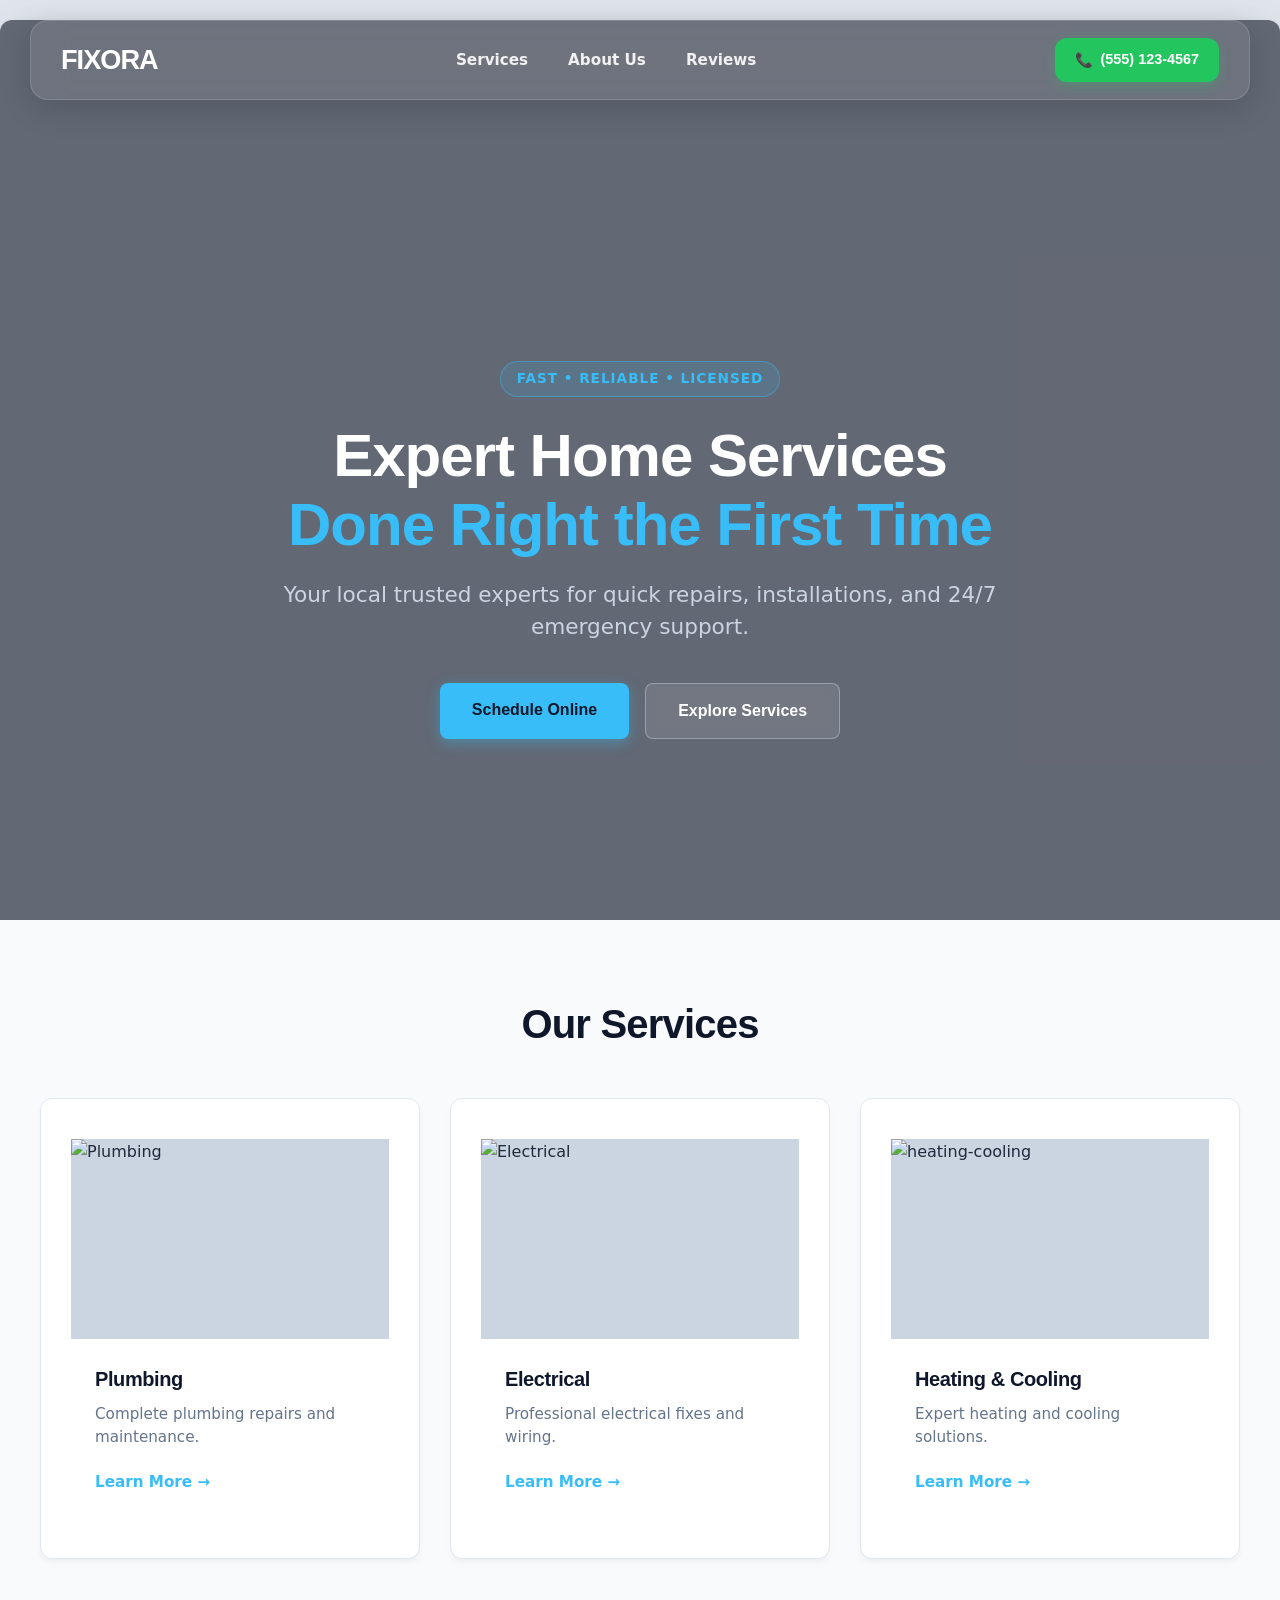
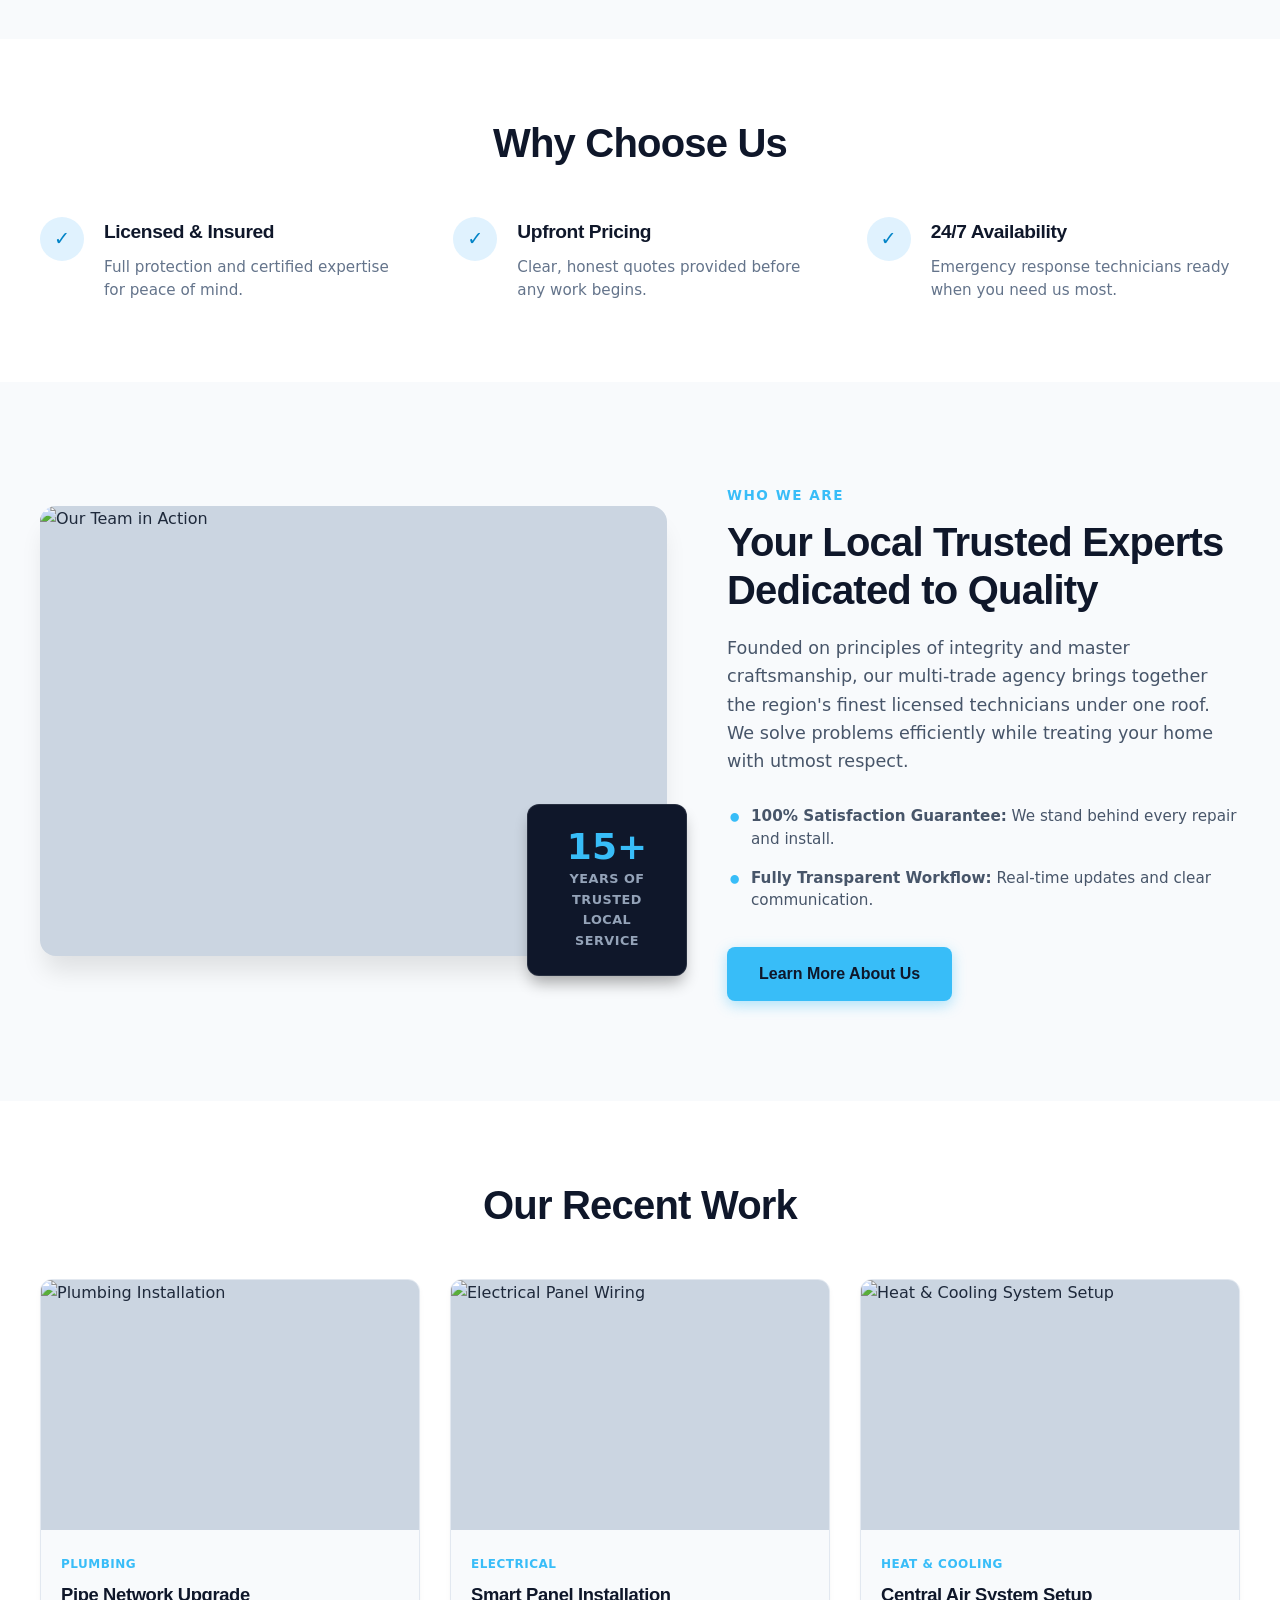
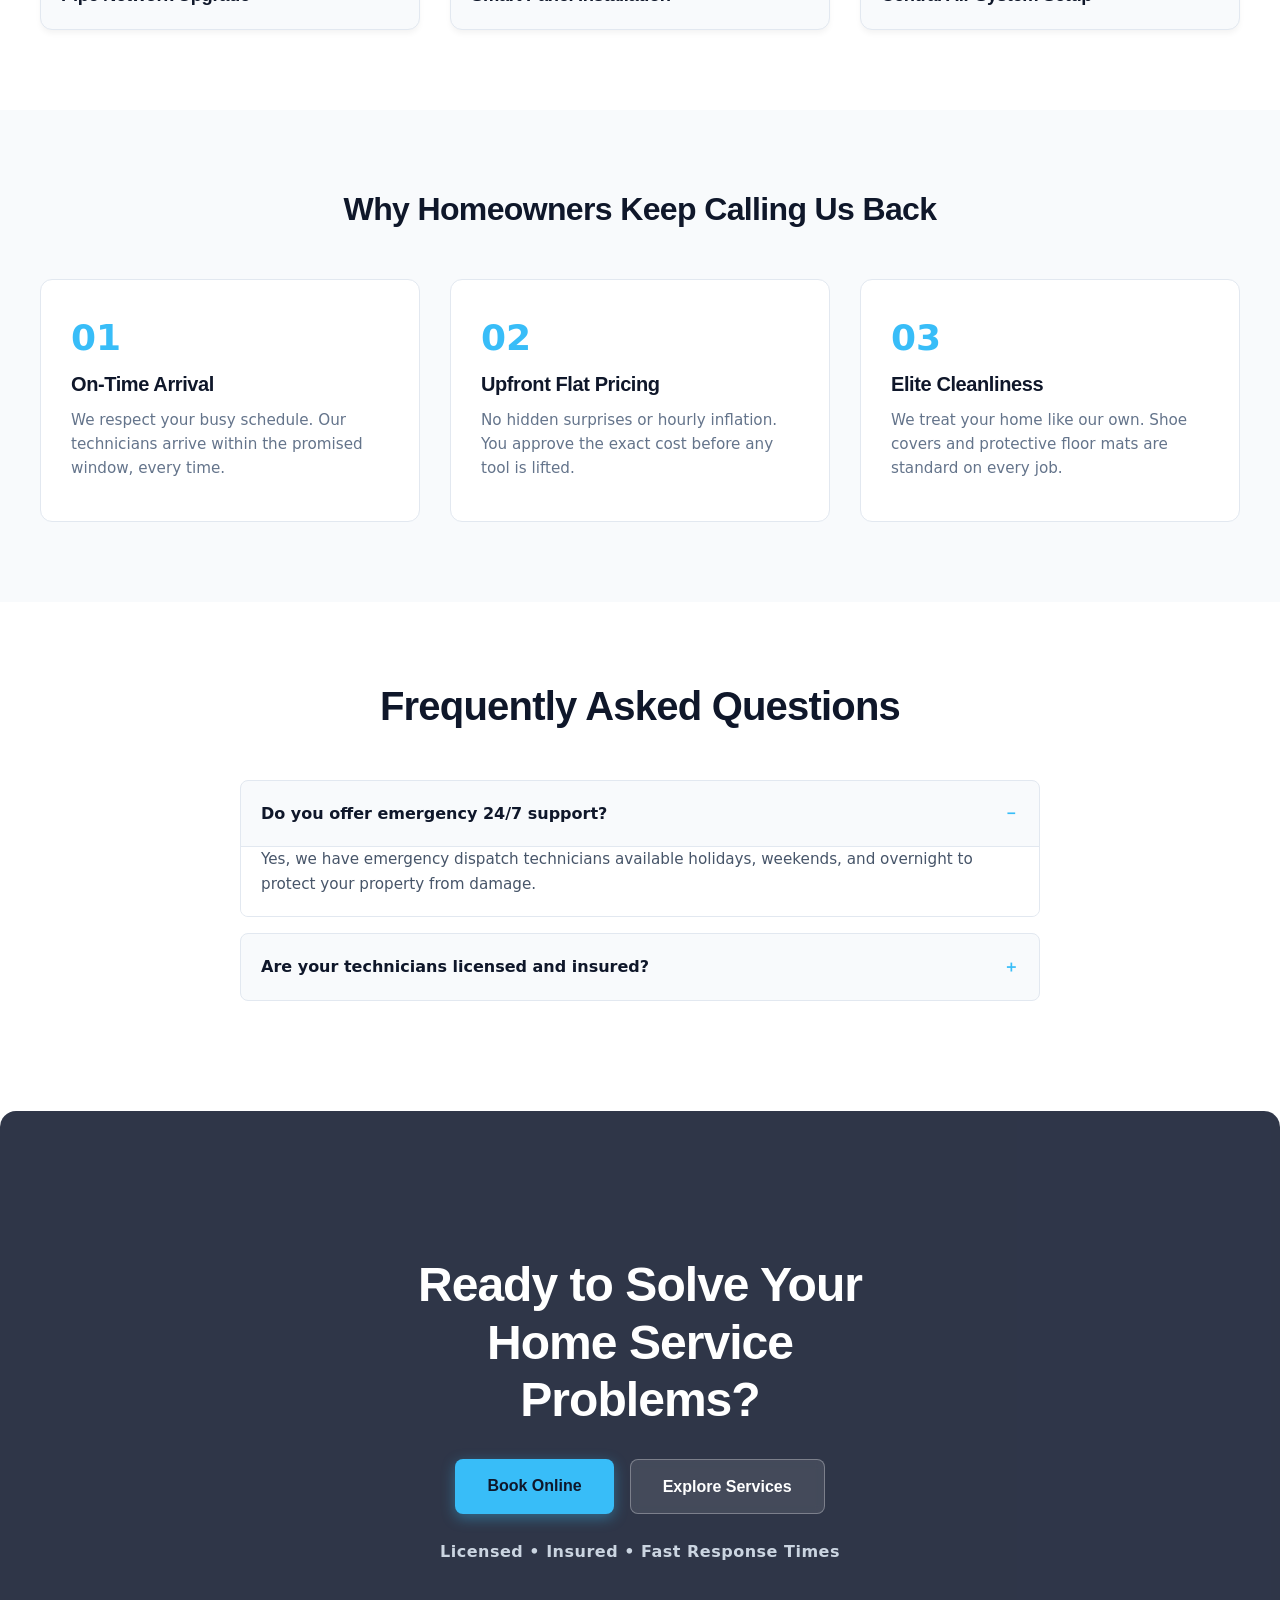
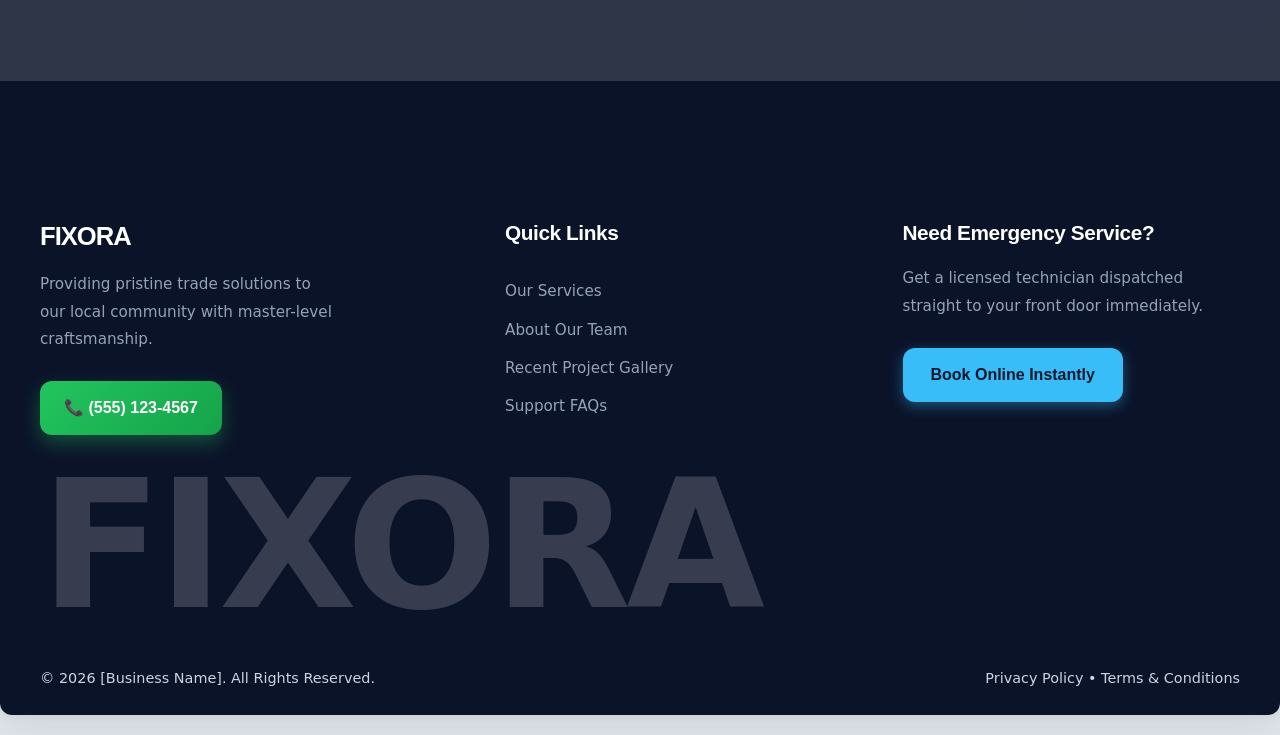
==== commit c170fc1d: "changed business name" ====
--- a/index.html
+++ b/index.html
@@ -17,7 +17,7 @@
     <div class="page-wrapper">
       <!-- Floating Header for Client Branding -->
       <header class="main-navbar">
-        <div class="logo">[LOGO]</div>
+        <div class="logo">FIXORA</div>
         <nav class="nav-links">
           <a href="#services">Services</a>
           <a href="#about">About Us</a>
@@ -371,7 +371,7 @@
       <footer class="main-footer">
         <div class="section-container footer-grid">
           <div class="footer-brand">
-            <div class="logo">[Business Name]</div>
+            <div class="logo">FIXORA</div>
             <p>
               Providing pristine trade solutions to our local community with
               master-level craftsmanship.
--- a/style.css
+++ b/style.css
@@ -1460,7 +1460,7 @@
 
 /* 1. GIANT BACKGROUND LOGO: POSITIONED UPWARD WITH HIGHER WHITENESS VISIBILITY */
 .main-footer::after {
-  content: "VOLTPRO";
+  content: "FIXORA";
   position: absolute;
   left: 40px;
   
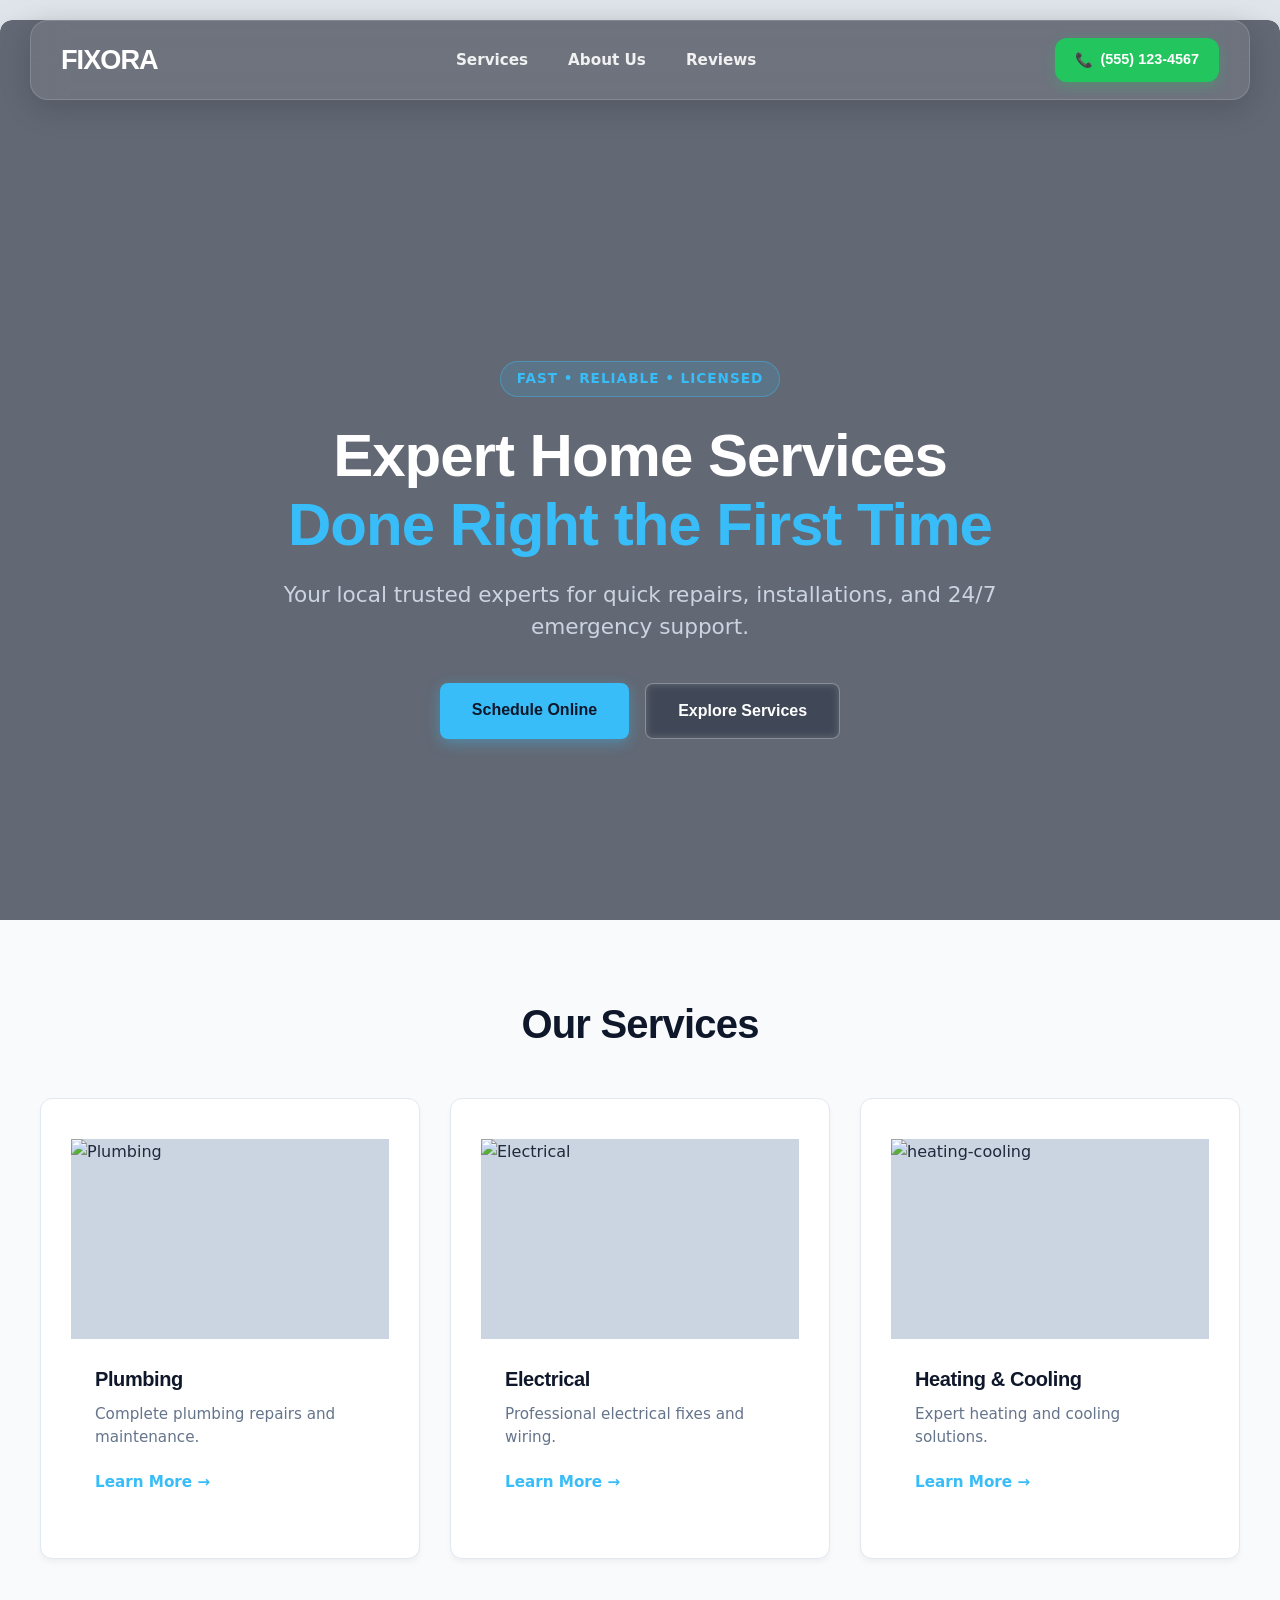
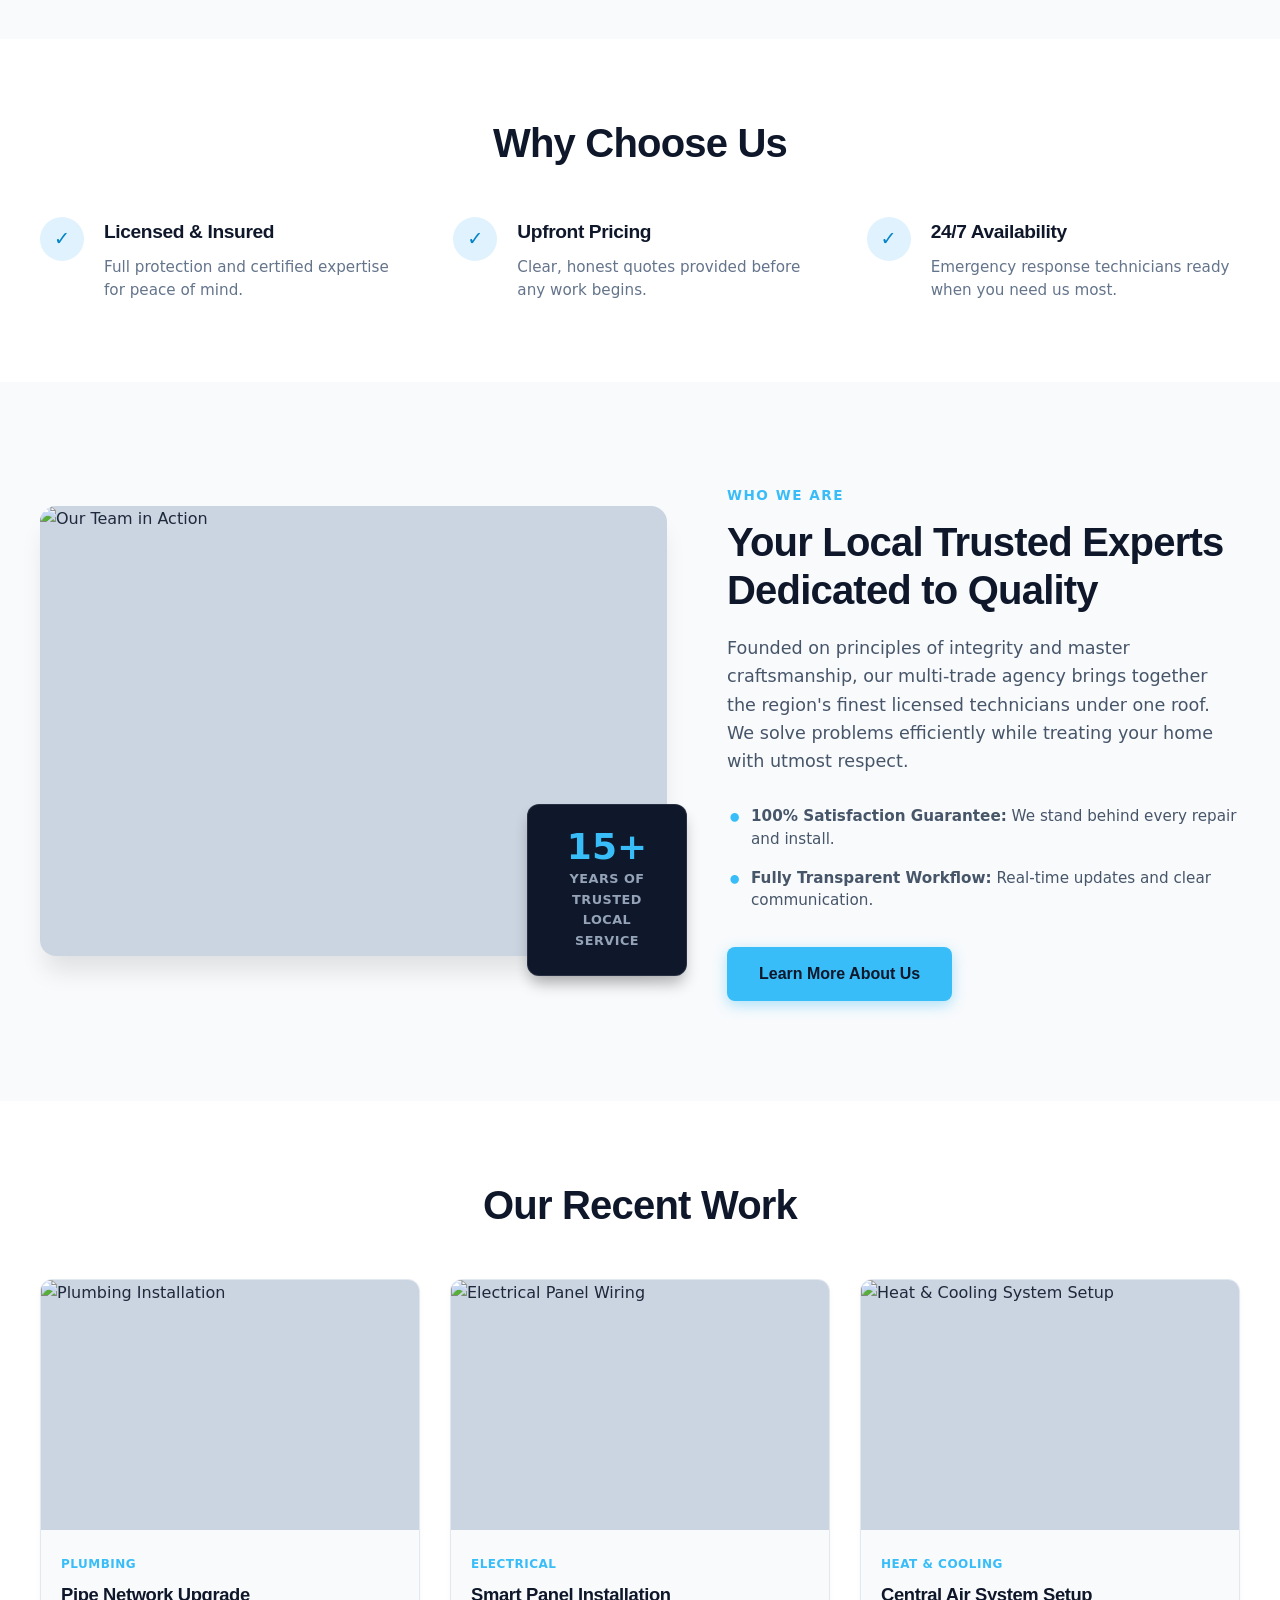
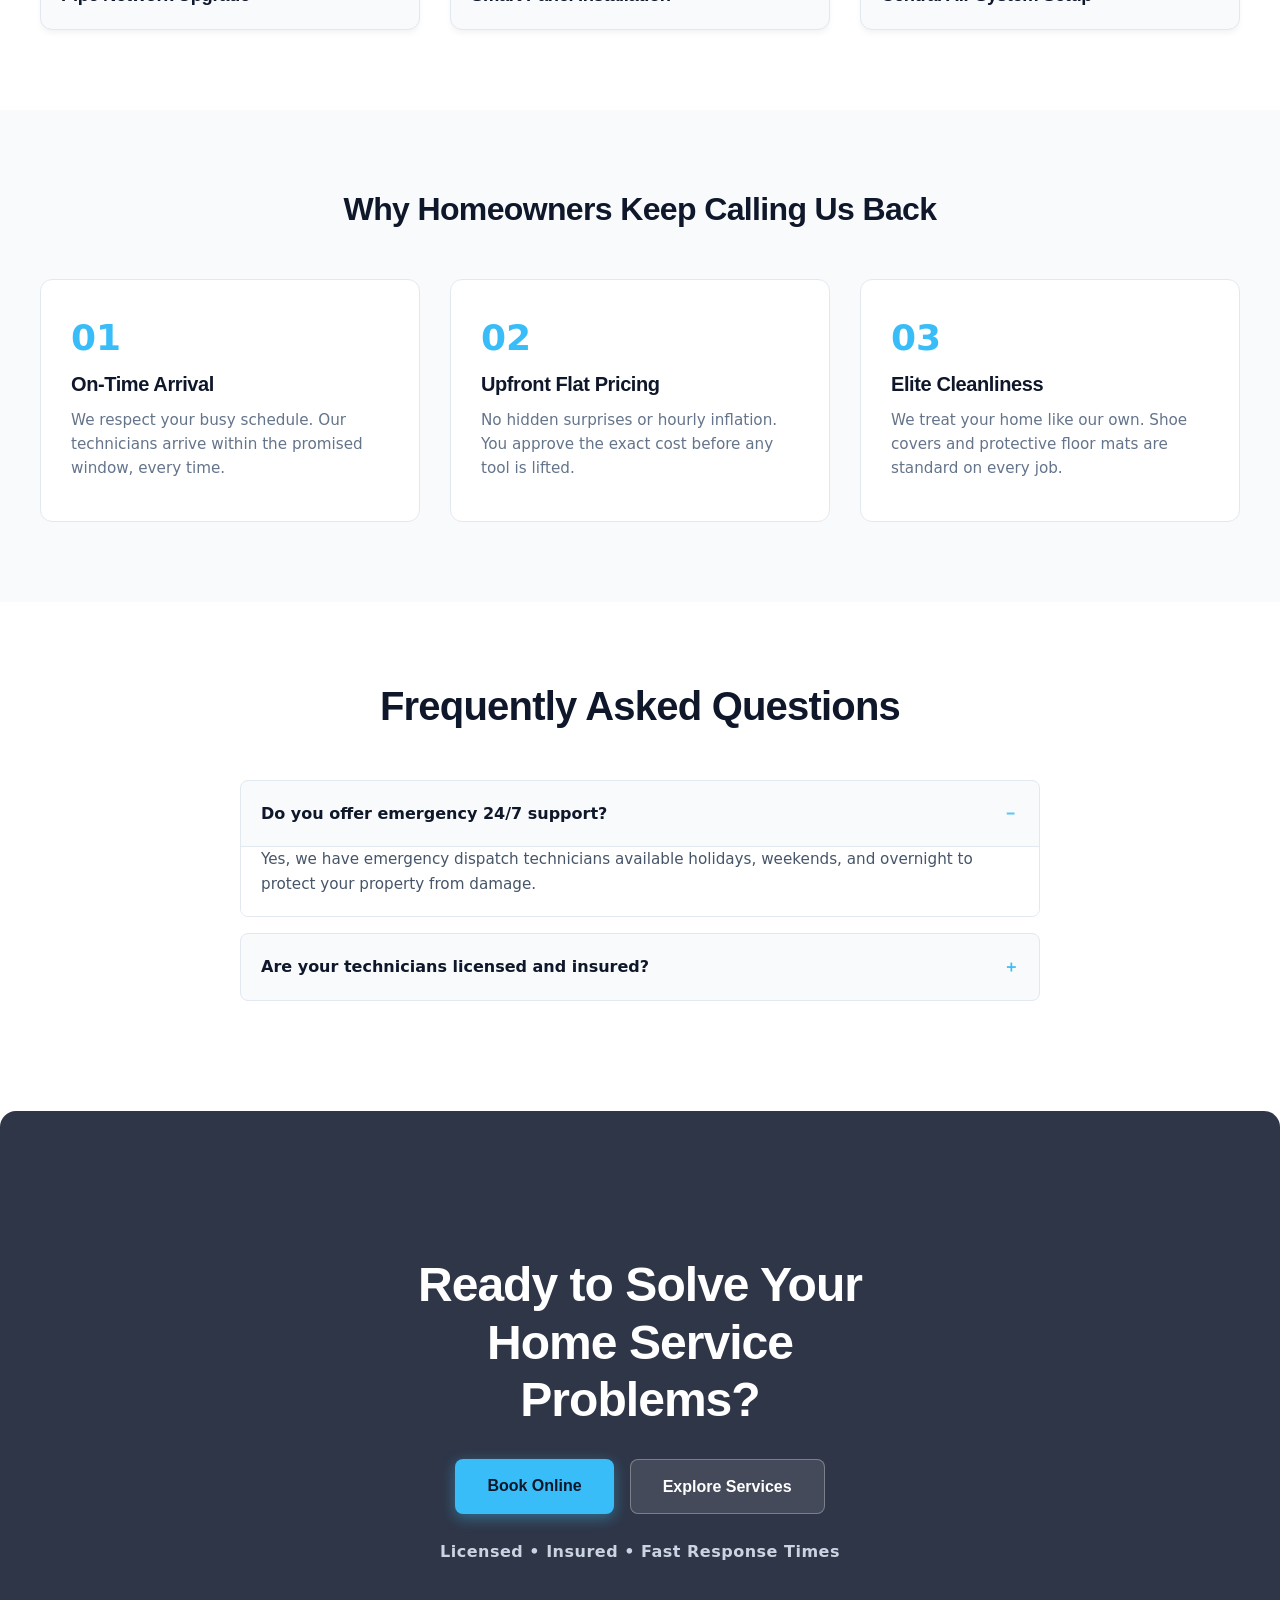
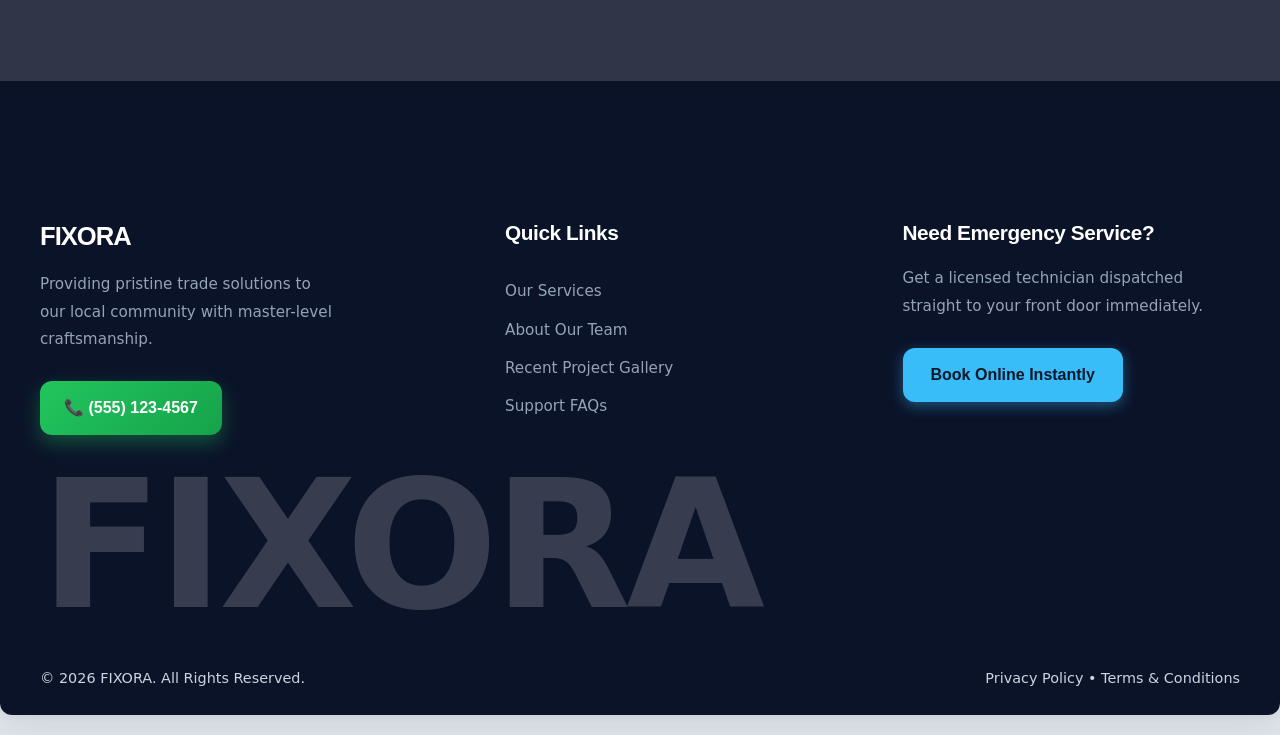
==== commit e1a772ef: "added business name to footer" ====
--- a/index.html
+++ b/index.html
@@ -401,7 +401,7 @@
         </div>
         <!-- UPDATED LINKED CODE FLOW -->
         <div class="footer-bottom">
-          <p>&copy; 2026 [Business Name]. All Rights Reserved.</p>
+          <p>&copy; 2026 FIXORA. All Rights Reserved.</p>
           <p>
             <a href="#privacy" class="footer-legal-link">Privacy Policy</a>
             •
--- a/style.css
+++ b/style.css
@@ -29,7 +29,21 @@
   font-weight: 700;
 }
 
-
+.hero {
+    opacity: 0;
+    animation: heroFade 0.8s ease forwards;
+}
+
+@keyframes heroFade {
+    from {
+        opacity: 0;
+        transform: scale(1.02);
+    }
+    to {
+        opacity: 1;
+        transform: scale(1);
+    }
+}
 
 .page-wrapper {
   max-width: 1440px;
@@ -41,6 +55,15 @@
     0 10px 40px rgba(0, 0, 0, 0.08),
     0 2px 10px rgba(0, 0, 0, 0.04);
 }
+
+/* Fixes the top and bottom spacing gap specifically on mobile screens */
+@media (max-width: 768px) {
+  .page-wrapper {
+    margin: 0 auto !important;
+    border-radius: 0px !important;
+  }
+}
+
 
 /* Floating Navigation Bar over Video */
 .main-navbar {
@@ -233,28 +256,66 @@
   transform: translateY(-2px);
 }
 
-/* Seamless Mobile Responsiveness */
 @media (max-width: 768px) {
+  /* Locks navbar items on one line row framework safely */
+  .main-navbar {
+    width: calc(100% - 24px) !important;
+    left: 50% !important;
+    transform: translateX(-50%) !important;
+    height: 70px !important; 
+    padding: 0 20px !important; 
+    display: flex !important;
+    flex-direction: row !important; 
+    justify-content: space-between !important; 
+    align-items: center !important; 
+    top: 12px !important;
+  }
+
+  .main-navbar .logo {
+    font-size: 1.2rem !important; 
+    font-weight: 800 !important;
+    letter-spacing: -0.5px !important;
+  }
+
+  /* Auto-hides standard text links so they never stack on top of each other */
   .nav-links {
-    display: none; /* Auto-hide extra links on small phones */
-  }
+    display: none !important; 
+  }
+
+  /* Anchors your green phone capsule cleanly to the right */
+  .call-btn {
+    display: inline-flex !important; 
+    align-items: center !important;
+    justify-content: center !important;
+    background: #22c55e !important; 
+    color: #ffffff !important;
+    text-decoration: none !important;
+    padding: 10px 16px !important; 
+    border-radius: 12px !important; 
+    font-size: 0.85rem !important;
+    font-weight: 700 !important;
+    white-space: nowrap !important;
+    box-shadow: 0 4px 12px rgba(34, 197, 94, 0.3) !important;
+  }
+
   .hero-content h1 {
-    font-size: 2.5rem;
+    font-size: 2.5rem !important;
   }
   .hero-content p {
-    font-size: 1.1rem;
+    font-size: 1.1rem !important;
   }
   .hero-buttons {
-    flex-direction: column;
-    width: 100%;
-    max-width: 320px;
-    margin: 0 auto;
+    flex-direction: column !important;
+    width: 100% !important;
+    max-width: 320px !important;
+    margin: 0 auto !important;
   }
   .btn {
-    text-align: center;
-    width: 100%;
-  }
-}
+    text-align: center !important;
+    width: 100% !important;
+  }
+}
+
 
 /* ==========================================
    SERVICES SECTION STYLES
@@ -375,14 +436,36 @@
   }
 }
 
+/* ==========================================================================
+   GLOBAL PHONE & MOBILE VIEWPORT SYSTEM CONTROLLER
+   ========================================================================== */
 @media (max-width: 640px) {
-  .services-grid {
-    grid-template-columns: 1fr; /* 1 full column stacked on mobile phones */
-  }
-  .section-header h2 {
-    font-size: 2rem;
-  }
-}
+  /* Stacks all grid configurations perfectly into clean vertical rows */
+  .services-grid,
+  .trust-grid,
+  .portfolio-grid,
+  .advantage-grid {
+    grid-template-columns: 1fr !important;
+    gap: 25px !important;
+  }
+
+  /* Keeps main page headers scaled down on phones so text flows smoothly */
+  .section-header h2,
+  .advantage-section .section-header h2,
+  .about-content-side h2 {
+    font-size: 2rem !important;
+  }
+  
+  .portfolio-image-wrapper {
+    height: 200px !important;
+  }
+
+  .main-footer::after {
+    left: 10px !important;
+    bottom: 120px !important;
+  }
+}
+
 
 /* ==========================================
    SERVICES CONTAINER STYLES
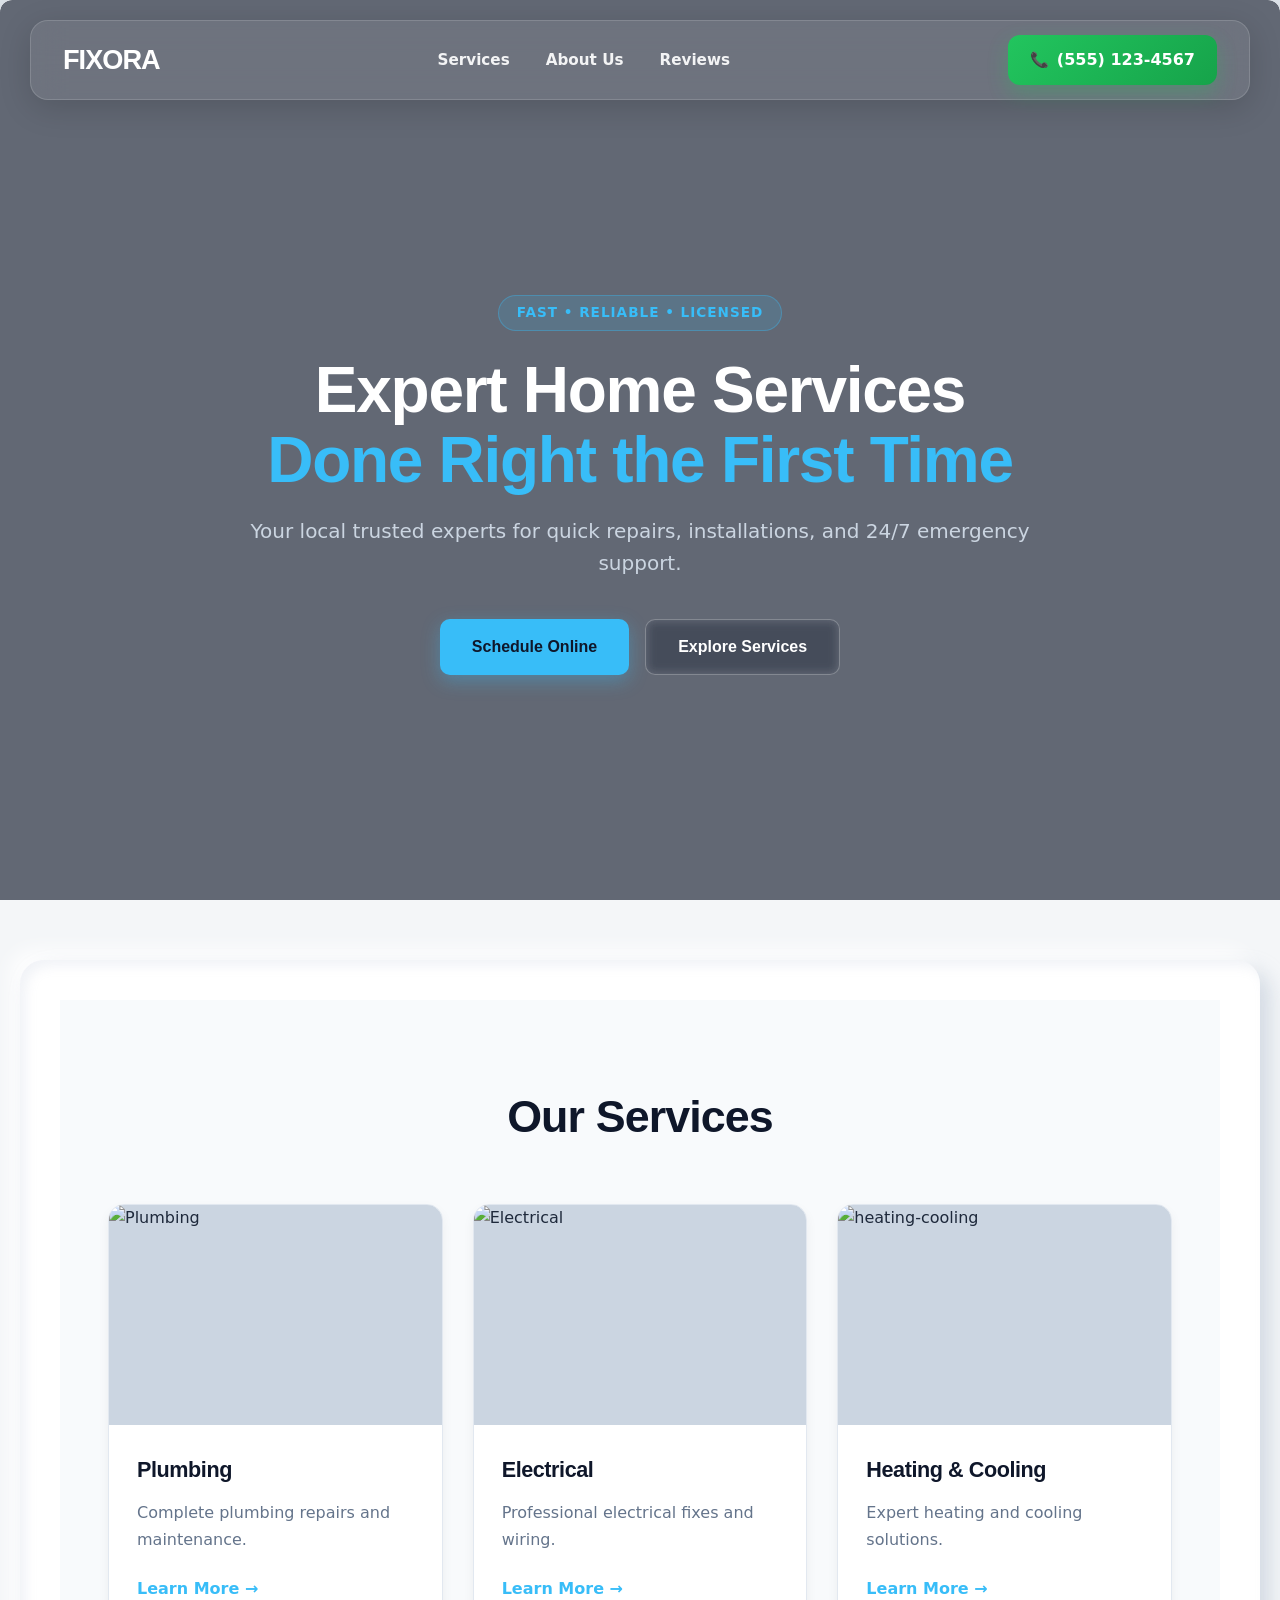
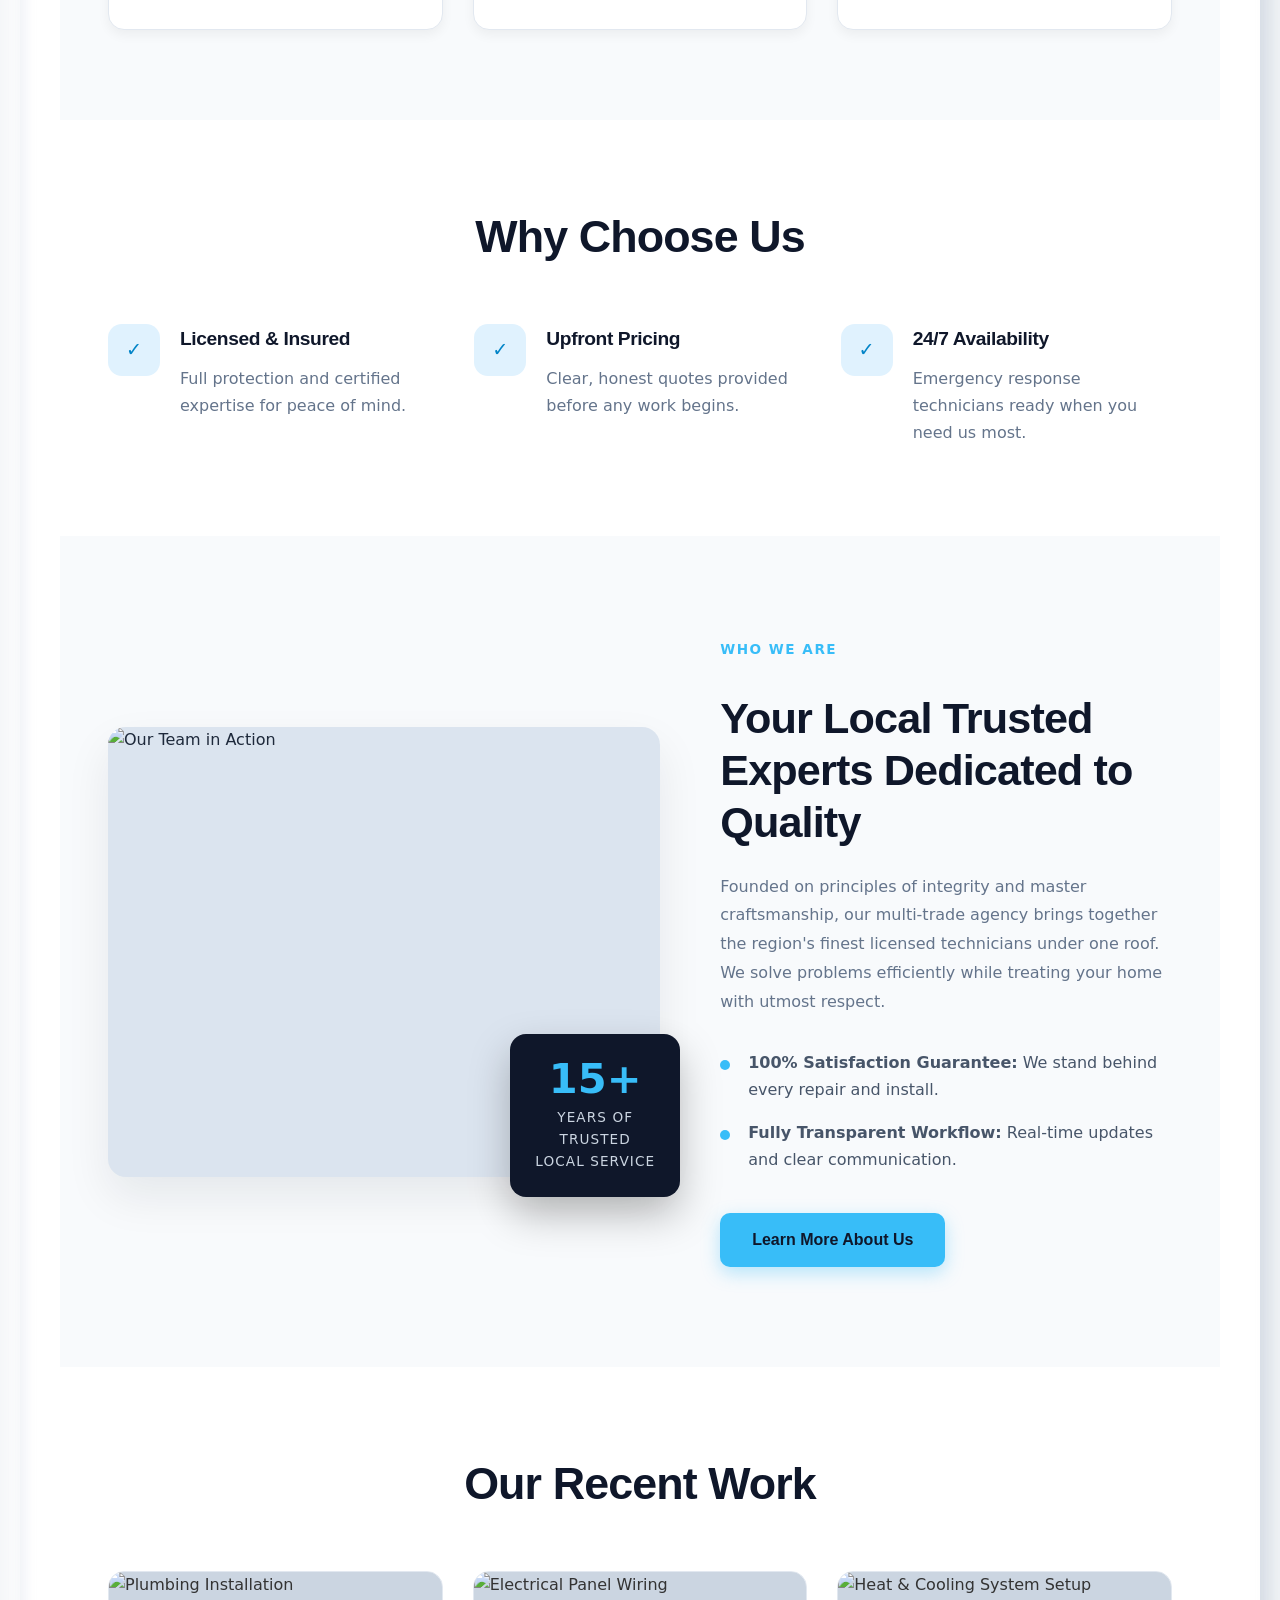
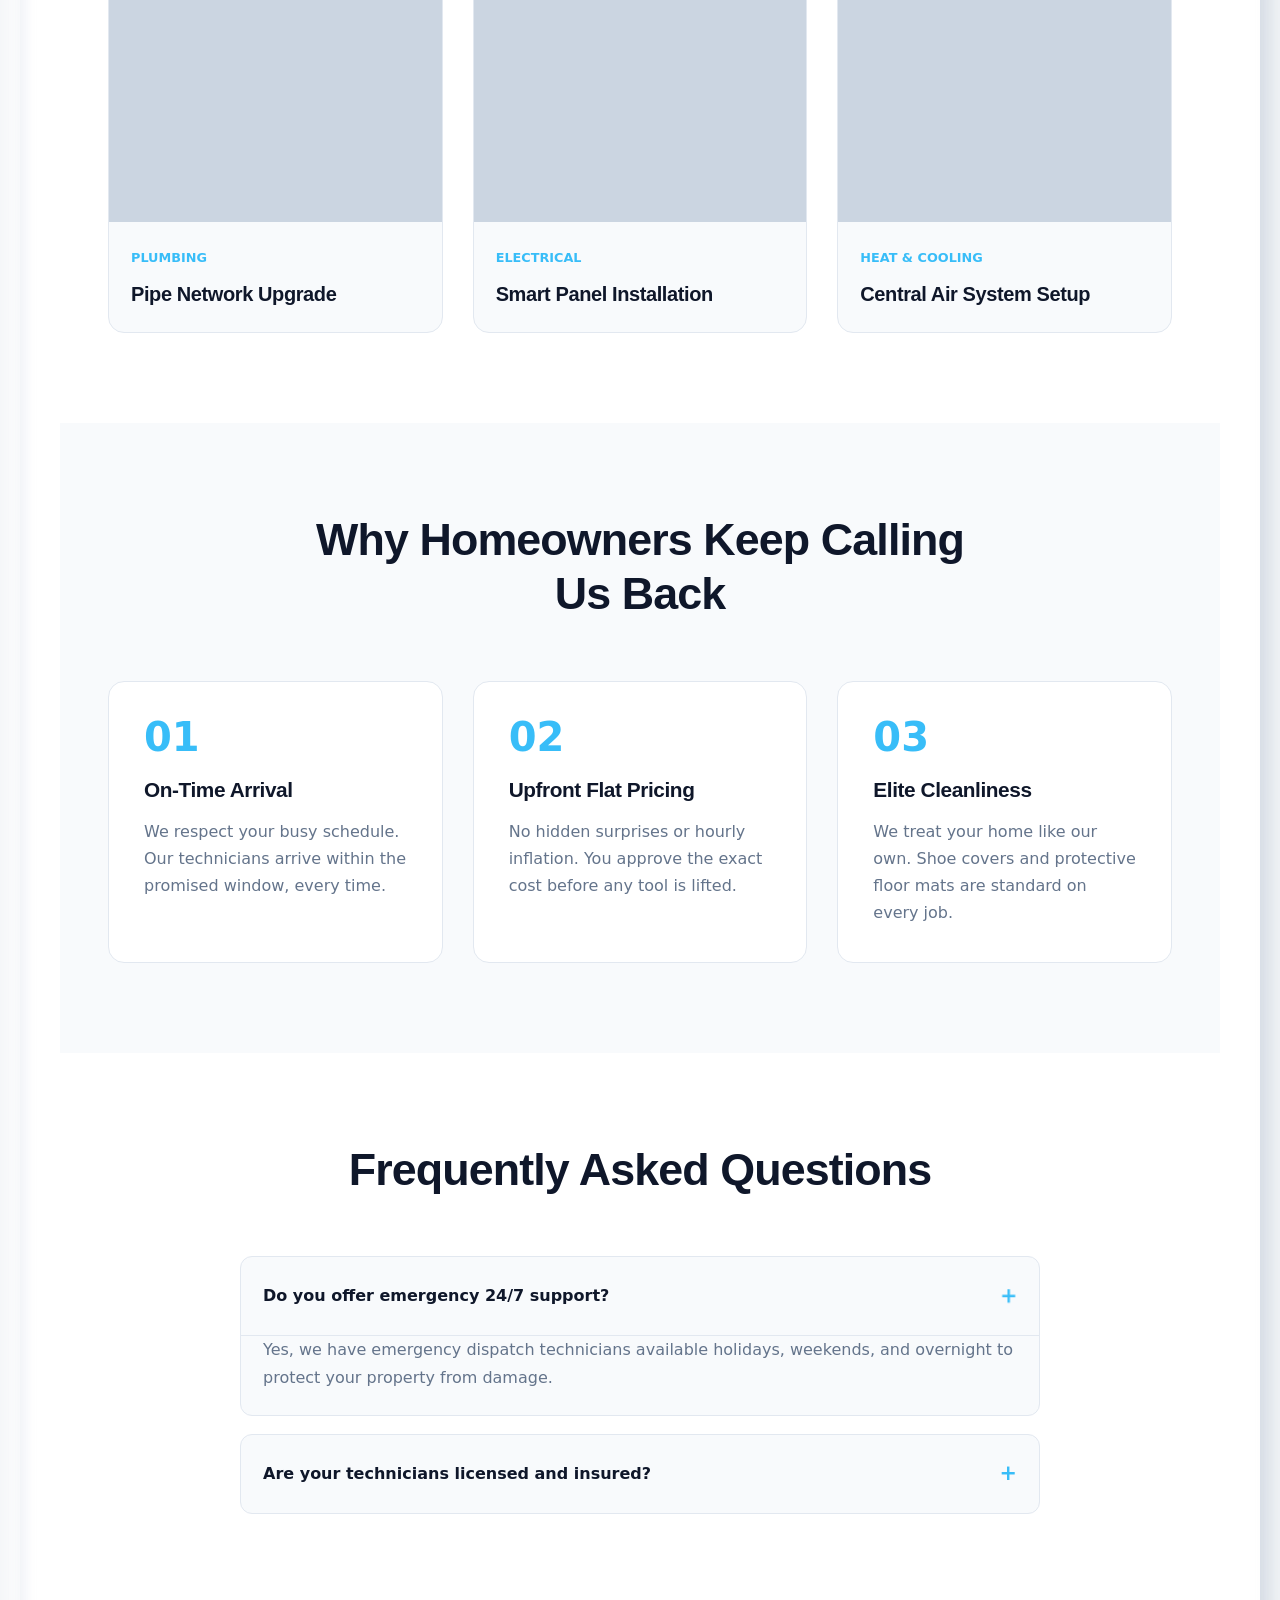
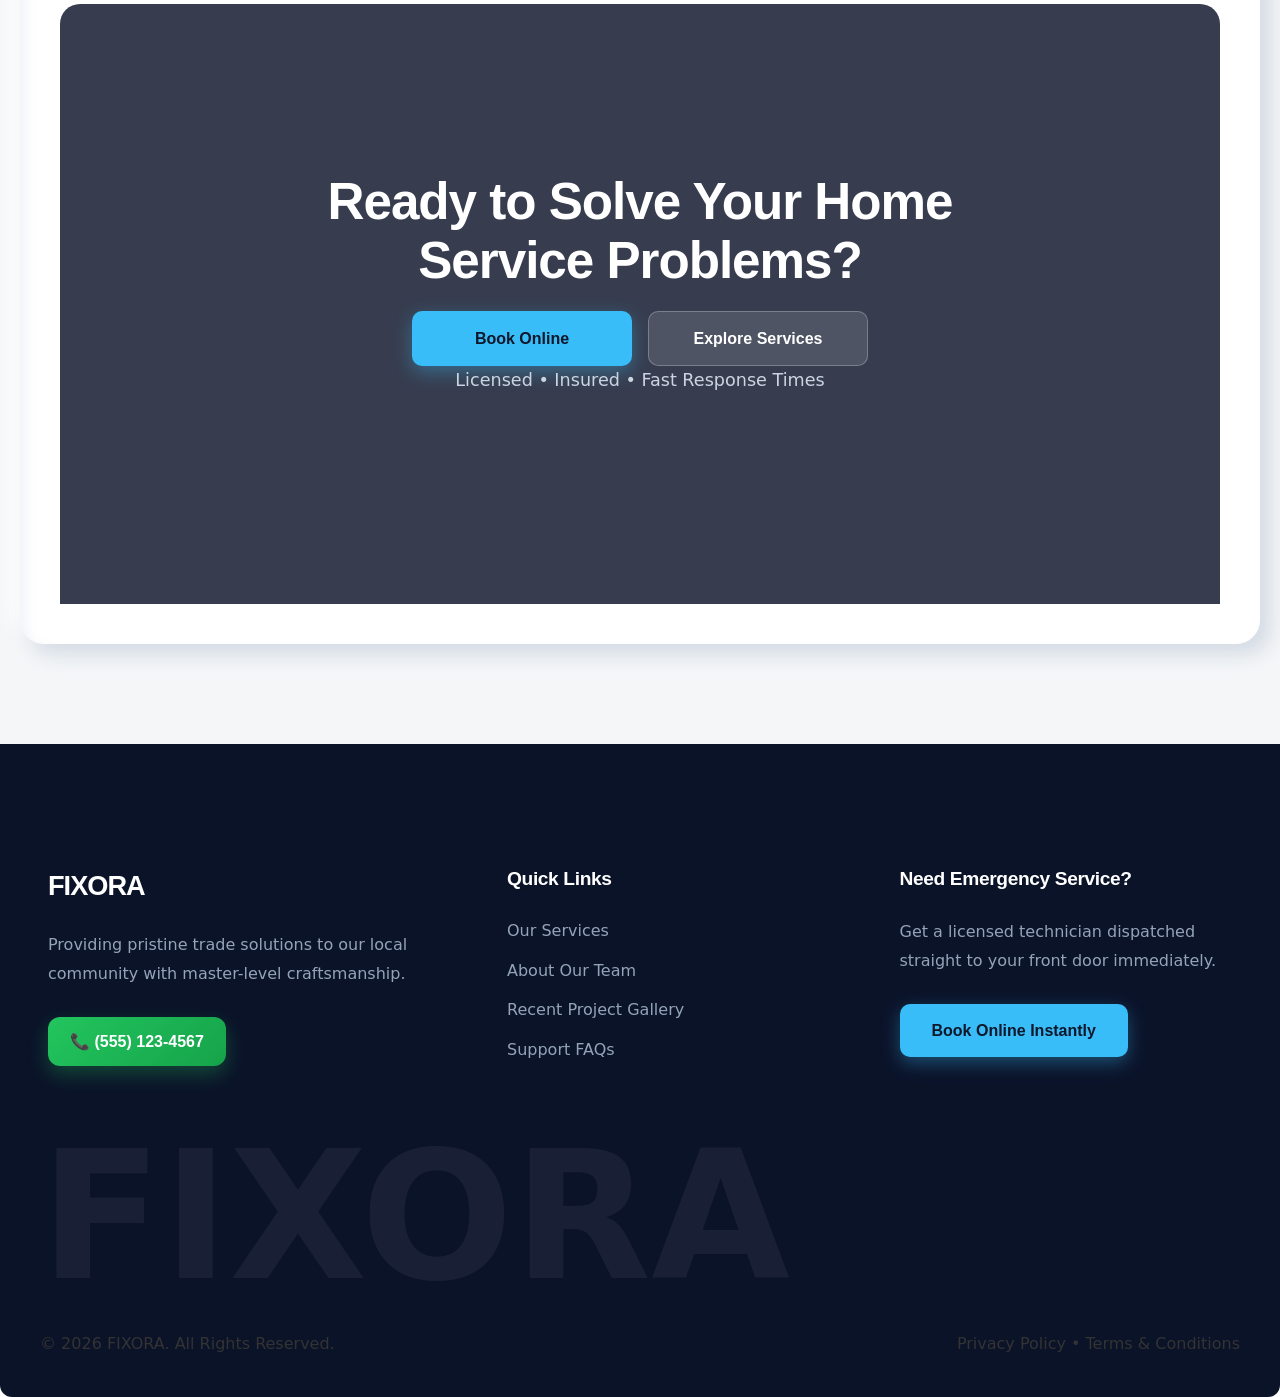
==== commit b0137e90: "Apply premium neumorphic 3D shadow effect to white sections" ====
--- a/index.html
+++ b/index.html
@@ -33,7 +33,7 @@
       <section class="hero">
         <!-- Video Background (using your Pexels asset) -->
         <video autoplay loop muted playsinline class="hero-video">
-          <source src="./videos/hero-bg.mp4" type="video/mp4" />
+          <source src="https://res.cloudinary.com/kfcu2z4r/video/upload/v1783577809/14743116_1920_1080_30fps-compressed_a1fhjo.mp4" type="video/mp4" />
           Your browser does not support the video tag.
         </video>
 
@@ -60,6 +60,10 @@
         </div>
       </section>
 
+
+     
+<div class="section-neumorphic-bg">
+  <div class="shadow-2-card">
       <!-- Services Section -->
       <section id="services" class="services-section">
         <div class="section-container">
@@ -364,7 +368,9 @@
           <p>Licensed • Insured • Fast Response Times</p>
         </div>
       </section>
-
+    
+  </div>
+</div>
       <!-- ==========================================
      7. PREMIUM CONVERSION FOOTER
      ========================================== -->
--- a/style.css
+++ b/style.css
@@ -1,54 +1,76 @@
-/* ==========================================
-   UPDATED TYPOGRAPHY CORE RESET
-   ========================================== */
-* {
+/* ==========================================================
+   RESET & GLOBAL STYLES
+========================================================== */
+
+*,
+*::before,
+*::after {
   margin: 0;
   padding: 0;
   box-sizing: border-box;
 }
 
-/* Base text styles (Inter for readability) */
+html {
+  scroll-behavior: smooth;
+  scroll-padding-top: 90px;
+}
+
 body {
-  font-family: 'Inter', system-ui, -apple-system, sans-serif;
+  font-family:
+    "Inter",
+    system-ui,
+    -apple-system,
+    sans-serif;
   font-size: 16px;
   line-height: 1.6;
-  color: #333333;
-  background: #dfe5eb; /* Preserves your original background color tokens */
-}
-
-/* Heading styles (Chivo for a strong, reliable look) */
-h1, h2, h3, h4, h5, h6, .logo {
-  font-family: 'Chivo', sans-serif !important;
-  font-weight: 700; /* Bold weight for punchy headlines */
-  letter-spacing: -0.02em; /* Tightens the letters for a crisp look */
-}
-
-/* Apply new font family variables to existing template component buttons */
-.btn, .btn-call, .call-btn, .phone-text {
-  font-family: 'Chivo', sans-serif !important;
+  color: #333;
+  background: #dfe5eb;
+  overflow-x: hidden;
+}
+
+/* Headings */
+
+h1,
+h2,
+h3,
+h4,
+h5,
+h6,
+.logo {
+  font-family: "Chivo", sans-serif;
   font-weight: 700;
-}
-
-.hero {
-    opacity: 0;
-    animation: heroFade 0.8s ease forwards;
-}
-
-@keyframes heroFade {
-    from {
-        opacity: 0;
-        transform: scale(1.02);
-    }
-    to {
-        opacity: 1;
-        transform: scale(1);
-    }
-}
+  letter-spacing: -0.02em;
+}
+
+/* Links */
+
+a {
+  text-decoration: none;
+  color: inherit;
+}
+
+/* Images */
+
+img {
+  display: block;
+  max-width: 100%;
+}
+
+/* Buttons */
+
+button {
+  border: none;
+  background: none;
+  font: inherit;
+  cursor: pointer;
+}
+
+/* Layout Wrapper */
 
 .page-wrapper {
   max-width: 1440px;
-  margin: 20px auto;
-  background: white;
+  margin: 0 auto;
+  background: #fff;
   border-radius: 12px;
   overflow: hidden;
   box-shadow:
@@ -56,701 +78,610 @@
     0 2px 10px rgba(0, 0, 0, 0.04);
 }
 
-/* Fixes the top and bottom spacing gap specifically on mobile screens */
-@media (max-width: 768px) {
-  .page-wrapper {
-    margin: 0 auto !important;
-    border-radius: 0px !important;
-  }
-}
-
-
-/* Floating Navigation Bar over Video */
+/* Shared Container */
+
+.section-container {
+  width: min(1200px, calc(100% - 48px));
+  margin: auto;
+}
+
+/* Hero Intro Animation */
+
+.hero {
+  opacity: 0;
+  animation: heroFade 0.8s ease forwards;
+}
+
+@keyframes heroFade {
+  from {
+    opacity: 0;
+    transform: scale(1.02);
+  }
+
+  to {
+    opacity: 1;
+    transform: scale(1);
+  }
+}
+
+/* ==========================================================
+   HERO SECTION
+========================================================== */
+
+.hero {
+  position: relative;
+  display: flex;
+  align-items: center;
+  justify-content: center;
+  min-height: 100vh;
+  overflow: hidden;
+  color: #fff;
+}
+
+.hero-video {
+  position: absolute;
+  inset: 0;
+  width: 100%;
+  height: 100%;
+  object-fit: cover;
+  z-index: 1;
+}
+
+.hero-overlay {
+  position: absolute;
+  inset: 0;
+  background: rgba(15, 23, 42, 0.65);
+  z-index: 2;
+}
+
+.hero-content {
+  position: relative;
+  z-index: 3;
+  max-width: 850px;
+  text-align: center;
+  padding: 0 24px;
+  margin-top: 70px;
+}
+
+.badge {
+  display: inline-block;
+  margin-bottom: 24px;
+  padding: 6px 18px;
+  border-radius: 999px;
+  background: rgba(56, 189, 248, 0.15);
+  border: 1px solid rgba(56, 189, 248, 0.35);
+  color: #38bdf8;
+  font-size: 0.85rem;
+  font-weight: 700;
+  text-transform: uppercase;
+  letter-spacing: 1px;
+}
+
+.hero-content h1 {
+  font-size: clamp(2.7rem, 5vw, 4.2rem);
+  line-height: 1.1;
+  margin-bottom: 20px;
+  font-weight: 800;
+}
+
+.hero-content p {
+  font-size: 1.25rem;
+  color: #cbd5e1;
+  line-height: 1.6;
+  margin-bottom: 40px;
+}
+
+.highlight {
+  color: #38bdf8;
+}
+
+/* ==========================================================
+   NAVBAR
+========================================================== */
+
 .main-navbar {
   position: absolute;
   top: 20px;
   left: 50%;
   transform: translateX(-50%);
 
-  width: calc(100% - 60px);
-  max-width: 1280px;
+  width: min(1280px, calc(100% - 60px));
   height: 80px;
 
   display: flex;
+  align-items: center;
   justify-content: space-between;
-  align-items: center;
-
-  padding: 0 30px;
+
+  padding: 0 32px;
+
+  z-index: 100;
 
   background: rgba(255, 255, 255, 0.08);
+
   backdrop-filter: blur(16px);
 
   border: 1px solid rgba(255, 255, 255, 0.15);
+
   border-radius: 18px;
 
   box-shadow: 0 8px 32px rgba(0, 0, 0, 0.15);
-
-  z-index: 100;
 }
 
 .logo {
   font-size: 1.7rem;
+
   font-weight: 800;
+
   color: white;
+
   letter-spacing: -1px;
 }
 
 .nav-links {
   display: flex;
-  gap: 40px;
+
+  align-items: center;
+
+  gap: 36px;
 }
 
 .nav-links a {
-  color: rgba(255, 255, 255, 0.9);
-  text-decoration: none;
+  position: relative;
+
+  color: rgba(255, 255, 255, 0.92);
+
   font-size: 0.95rem;
+
   font-weight: 600;
-  transition: all 0.2s ease;
+
+  transition: color 0.3s;
 }
 
 .nav-links a:hover {
   color: #38bdf8;
 }
 
-/* Fullscreen Hero Layout */
-.hero {
-  position: relative;
+.nav-links a::after {
+  content: "";
+
+  position: absolute;
+
+  left: 0;
+
+  bottom: -5px;
+
   width: 100%;
-  height: 100vh;
+
+  height: 2px;
+
+  background: #38bdf8;
+
+  transform: scaleX(0);
+
+  transform-origin: right;
+
+  transition: transform 0.25s;
+}
+
+.nav-links a:hover::after {
+  transform: scaleX(1);
+
+  transform-origin: left;
+}
+
+/* ==========================================================
+   BUTTON SYSTEM
+========================================================== */
+
+.hero-buttons {
   display: flex;
+  justify-content: center;
+  gap: 16px;
+  flex-wrap: wrap;
+}
+
+.btn {
+  display: inline-flex;
   align-items: center;
   justify-content: center;
-  overflow: hidden;
-  color: #ffffff;
-  padding-top: 100px;
-}
-
-.hero-video {
-  position: absolute;
-  top: 50%;
-  left: 50%;
-  min-width: 100%;
-  min-height: 100%;
-  width: auto;
-  height: auto;
-  transform: translate(-50%, -50%);
-  object-fit: cover;
-  z-index: 1;
-}
-
-.hero-overlay {
-  position: absolute;
-  top: 0;
-  left: 0;
-  width: 100%;
-  height: 100%;
-  background: rgba(15, 23, 42, 0.65); /* Rich deep-blue tinted overlay */
-  z-index: 2;
-}
-
-/* Central Pitch Content */
-.hero-content {
-  position: relative;
-  z-index: 3;
+
+  padding: 14px 32px;
+
+  border-radius: 10px;
+
+  font-family: "Chivo", sans-serif;
+  font-size: 1rem;
+  font-weight: 700;
+
+  transition:
+    transform 0.25s ease,
+    background-color 0.25s ease,
+    box-shadow 0.25s ease;
+
+  cursor: pointer;
+}
+
+.btn:hover {
+  transform: translateY(-2px);
+}
+
+.btn-primary {
+  background: #38bdf8;
+
+  color: #0f172a;
+
+  box-shadow: 0 6px 18px rgba(56, 189, 248, 0.35);
+}
+
+.btn-primary:hover {
+  background: #0ea5e9;
+}
+
+.btn-secondary {
+  background: rgba(255, 255, 255, 0.12);
+
+  color: white;
+
+  border: 1px solid rgba(255, 255, 255, 0.25);
+
+  backdrop-filter: blur(6px);
+}
+
+.btn-secondary:hover {
+  background: rgba(255, 255, 255, 0.18);
+}
+
+/* ==========================================================
+   CALL BUTTON
+========================================================== */
+
+.call-btn,
+.btn-call {
+  display: inline-flex;
+
+  align-items: center;
+
+  justify-content: center;
+
+  gap: 8px;
+
+  padding: 12px 22px;
+
+  border-radius: 12px;
+
+  background: linear-gradient(135deg, #22c55e, #16a34a);
+
+  color: white;
+
+  font-weight: 700;
+
+  box-shadow: 0 8px 20px rgba(34, 197, 94, 0.3);
+
+  transition:
+    transform 0.25s ease,
+    box-shadow 0.25s ease,
+    background 0.25s ease;
+}
+
+.call-btn:hover,
+.btn-call:hover {
+  transform: translateY(-2px);
+
+  background: linear-gradient(135deg, #16a34a, #15803d);
+
+  box-shadow: 0 12px 28px rgba(34, 197, 94, 0.4);
+}
+
+.phone-icon {
+  font-size: 0.95rem;
+}
+
+.phone-text {
+  display: inline;
+}
+
+/* ==========================================================
+   MOBILE
+========================================================== */
+
+@media (max-width: 768px) {
+  .main-navbar {
+    width: calc(100% - 20px);
+
+    height: 72px;
+
+    top: 10px;
+
+    padding: 0 16px;
+
+    border-radius: 16px;
+  }
+
+  .logo {
+    font-size: 1.2rem;
+  }
+
+  .nav-links {
+    display: none;
+  }
+
+  .hero {
+    min-height: 100vh;
+  }
+
+  .hero-content {
+    margin-top: 90px;
+
+    padding: 0 20px;
+  }
+
+  .hero-content h1 {
+    font-size: 2.5rem;
+  }
+
+  .hero-content p {
+    font-size: 1.05rem;
+  }
+
+  .hero-buttons {
+    flex-direction: column;
+
+    width: 100%;
+
+    max-width: 320px;
+
+    margin: auto;
+  }
+
+  .btn {
+    width: 100%;
+  }
+
+  .call-btn,
+  .btn-call {
+    padding: 10px 16px;
+
+    font-size: 0.85rem;
+  }
+}
+
+/* ==========================================================
+   SERVICES SECTION
+========================================================== */
+
+.services-section {
+  padding: 90px 24px;
+  background: #f8fafc;
+  color: #1e293b;
+}
+
+.section-header {
+  max-width: 720px;
+  margin: 0 auto 60px;
   text-align: center;
-  max-width: 850px;
-  padding: 0 24px;
-  margin-top: 60px; /* Accounts for the floating top navbar */
-}
-
-/* Trust Badge */
-.badge {
+}
+
+.section-badge {
   display: inline-block;
-  background: rgba(56, 189, 248, 0.15);
-  border: 1px solid rgba(56, 189, 248, 0.4);
+  margin-bottom: 14px;
+
   color: #38bdf8;
-  padding: 6px 16px;
-  border-radius: 9999px;
+
   font-size: 0.85rem;
   font-weight: 700;
-  letter-spacing: 1px;
+
+  letter-spacing: 1.5px;
+
   text-transform: uppercase;
-  margin-bottom: 24px;
-}
-
-.hero-content h1 {
-  font-size: 3.75rem;
-  font-weight: 800;
-  line-height: 1.15;
-  margin-bottom: 20px;
-  letter-spacing: -1px;
-}
-
-.highlight {
-  color: #38bdf8; /* Brand core signature color */
-}
-
-.hero-content p {
-  font-size: 1.35rem;
-  margin-bottom: 40px;
-  color: #cbd5e1;
-  line-height: 1.5;
-}
-
-/* Call to Action Framework */
-.hero-buttons {
-  display: flex;
-  gap: 16px;
-  justify-content: center;
-}
-
-.btn {
-  display: inline-block;
-  padding: 14px 32px;
-  font-size: 1rem;
-  font-weight: 700;
-  text-decoration: none;
-  border-radius: 8px;
-  transition: all 0.2s ease;
-}
-
-.btn-primary {
-  background-color: #38bdf8;
+}
+
+.section-header h2 {
+  font-size: clamp(2rem, 4vw, 2.8rem);
+
   color: #0f172a;
-  box-shadow: 0 4px 14px rgba(56, 189, 248, 0.4);
-}
-
-.btn-primary:hover {
-  background-color: #0ea5e9;
-  transform: translateY(-1px);
-}
-
-.btn-secondary {
-  background-color: rgba(255, 255, 255, 0.1);
-  color: #ffffff;
-  border: 1px solid rgba(255, 255, 255, 0.3);
-  backdrop-filter: blur(4px);
-}
-
-.btn-secondary:hover {
-  background-color: rgba(255, 255, 255, 0.2);
-}
-
-.btn-call {
-  background: linear-gradient(135deg, #22c55e, #16a34a);
-
-  color: white;
-  padding: 12px 22px;
-
-  border-radius: 999px;
-
-  font-weight: 700;
-  text-decoration: none;
-
-  box-shadow: 0 8px 20px rgba(34, 197, 94, 0.35);
-
-  transition: all 0.2s ease;
-}
-
-.btn-call:hover {
-  transform: translateY(-2px);
-}
-
-@media (max-width: 768px) {
-  /* Locks navbar items on one line row framework safely */
-  .main-navbar {
-    width: calc(100% - 24px) !important;
-    left: 50% !important;
-    transform: translateX(-50%) !important;
-    height: 70px !important; 
-    padding: 0 20px !important; 
-    display: flex !important;
-    flex-direction: row !important; 
-    justify-content: space-between !important; 
-    align-items: center !important; 
-    top: 12px !important;
-  }
-
-  .main-navbar .logo {
-    font-size: 1.2rem !important; 
-    font-weight: 800 !important;
-    letter-spacing: -0.5px !important;
-  }
-
-  /* Auto-hides standard text links so they never stack on top of each other */
-  .nav-links {
-    display: none !important; 
-  }
-
-  /* Anchors your green phone capsule cleanly to the right */
-  .call-btn {
-    display: inline-flex !important; 
-    align-items: center !important;
-    justify-content: center !important;
-    background: #22c55e !important; 
-    color: #ffffff !important;
-    text-decoration: none !important;
-    padding: 10px 16px !important; 
-    border-radius: 12px !important; 
-    font-size: 0.85rem !important;
-    font-weight: 700 !important;
-    white-space: nowrap !important;
-    box-shadow: 0 4px 12px rgba(34, 197, 94, 0.3) !important;
-  }
-
-  .hero-content h1 {
-    font-size: 2.5rem !important;
-  }
-  .hero-content p {
-    font-size: 1.1rem !important;
-  }
-  .hero-buttons {
-    flex-direction: column !important;
-    width: 100% !important;
-    max-width: 320px !important;
-    margin: 0 auto !important;
-  }
-  .btn {
-    text-align: center !important;
-    width: 100% !important;
-  }
-}
-
-
-/* ==========================================
-   SERVICES SECTION STYLES
-   ========================================== */
-
-.services-section {
-  background-color: #f8fafc; /* Crisp, clean light background to contrast the dark hero */
-  padding: 100px 24px;
-  color: #1e293b;
-}
-
-.section-container {
-  max-width: 1200px;
-  margin: 0 auto;
-}
-
-/* Center and Layout Section Header Copy */
-.section-header {
-  text-align: center;
-  max-width: 700px;
-  margin: 0 auto 60px auto;
-}
-
-.section-badge {
-  display: inline-block;
-  font-size: 0.85rem;
-  font-weight: 700;
-  color: #38bdf8; /* Uses the same brand blue color from the hero */
-  text-transform: uppercase;
-  letter-spacing: 1.5px;
-  margin-bottom: 12px;
-}
-
-.section-header h2 {
-  font-size: 2.5rem;
-  font-weight: 800;
+
   line-height: 1.2;
-  margin-bottom: 16px;
-  color: #0f172a;
+
+  margin-bottom: 18px;
 }
 
 .section-header p {
-  font-size: 1.15rem;
+  font-size: 1.1rem;
+
   color: #64748b;
-  line-height: 1.6;
-}
-
-/* Flexbox/Grid Controller */
+
+  line-height: 1.7;
+}
+
+/* ==========================================================
+   SERVICES GRID
+========================================================== */
+
 .services-grid {
   display: grid;
+
   grid-template-columns: repeat(3, 1fr);
+
   gap: 30px;
 }
 
-/* Single Service Card Frame */
 .service-card {
-  background-color: #ffffff;
-  padding: 40px 30px;
+  display: flex;
+
+  flex-direction: column;
+
+  overflow: hidden;
+
+  background: white;
+
+  border: 1px solid #e2e8f0;
+
   border-radius: 16px;
-  border: 1px solid #e2e8f0;
-  transition: all 0.3s cubic-bezier(0.4, 0, 0.2, 1);
-  box-shadow: 0 4px 6px -1px rgba(0, 0, 0, 0.05);
-}
-
-/* Card Hover Animation Effect */
+
+  transition:
+    transform 0.35s ease,
+    box-shadow 0.35s ease,
+    border-color 0.35s ease;
+
+  box-shadow: 0 5px 12px rgba(0, 0, 0, 0.05);
+}
+
 .service-card:hover {
   transform: translateY(-8px);
-  box-shadow:
-    0 20px 25px -5px rgba(0, 0, 0, 0.1),
-    0 10px 10px -5px rgba(0, 0, 0, 0.04);
-  border-color: rgba(56, 189, 248, 0.3);
-}
-
-/* Icon Circular Frame */
-.service-icon {
-  font-size: 2rem;
-  background-color: #f0f9ff;
-  width: 60px;
-  height: 60px;
-  display: flex;
+
+  border-color: #38bdf8;
+
+  box-shadow: 0 18px 35px rgba(15, 23, 42, 0.08);
+}
+
+.service-image-container {
+  height: 220px;
+
+  overflow: hidden;
+
+  background: #cbd5e1;
+}
+
+.service-img {
+  width: 100%;
+
+  height: 100%;
+
+  object-fit: cover;
+
+  transition: transform 0.45s ease;
+}
+
+.service-card:hover .service-img {
+  transform: scale(1.05);
+}
+
+.service-card-content {
+  padding: 28px;
+}
+
+.service-card-content h3 {
+  font-size: 1.35rem;
+
+  color: #0f172a;
+
+  margin-bottom: 12px;
+}
+
+.service-card-content p {
+  color: #64748b;
+
+  line-height: 1.7;
+
+  margin-bottom: 22px;
+}
+
+.service-link {
+  display: inline-flex;
+
   align-items: center;
-  justify-content: center;
-  border-radius: 12px;
-  margin-bottom: 24px;
-}
-
-.service-card h3 {
-  font-size: 1.35rem;
+
+  gap: 8px;
+
+  color: #38bdf8;
+
   font-weight: 700;
-  margin-bottom: 14px;
-  color: #0f172a;
-}
-
-.service-card p {
-  font-size: 1rem;
-  color: #64748b;
-  line-height: 1.6;
-  margin-bottom: 24px;
-}
-
-/* Text Links Inside Cards */
-.service-link {
-  font-size: 0.95rem;
-  font-weight: 700;
-  color: #38bdf8;
-  text-decoration: none;
-  transition: color 0.2s ease;
+
+  transition: color 0.25s ease;
 }
 
 .service-link:hover {
   color: #0ea5e9;
 }
 
-/* Smooth Breakpoints for Tablets and Mobile Screens */
+/* ==========================================================
+   TRUST SECTION
+========================================================== */
+
+.trust-section {
+  background: white;
+
+  padding: 90px 24px;
+}
+
+.trust-grid {
+  display: grid;
+
+  grid-template-columns: repeat(3, 1fr);
+
+  gap: 35px;
+}
+
+.trust-item {
+  display: flex;
+
+  align-items: flex-start;
+
+  gap: 20px;
+}
+
+.trust-icon {
+  width: 52px;
+
+  height: 52px;
+
+  flex-shrink: 0;
+
+  border-radius: 14px;
+
+  display: flex;
+
+  align-items: center;
+
+  justify-content: center;
+
+  background: #e0f2fe;
+
+  color: #0284c7;
+
+  font-size: 1.2rem;
+
+  font-weight: 700;
+}
+
+.trust-text h3 {
+  font-size: 1.2rem;
+
+  margin-bottom: 10px;
+
+  color: #0f172a;
+}
+
+.trust-text p {
+  color: #64748b;
+
+  line-height: 1.7;
+}
+
+/* ==========================================================
+   RESPONSIVE
+========================================================== */
+
 @media (max-width: 968px) {
   .services-grid {
-    grid-template-columns: repeat(2, 1fr); /* 2 columns on tablets */
-  }
-}
-
-/* ==========================================================================
-   GLOBAL PHONE & MOBILE VIEWPORT SYSTEM CONTROLLER
-   ========================================================================== */
-@media (max-width: 640px) {
-  /* Stacks all grid configurations perfectly into clean vertical rows */
-  .services-grid,
-  .trust-grid,
-  .portfolio-grid,
-  .advantage-grid {
-    grid-template-columns: 1fr !important;
-    gap: 25px !important;
-  }
-
-  /* Keeps main page headers scaled down on phones so text flows smoothly */
-  .section-header h2,
-  .advantage-section .section-header h2,
-  .about-content-side h2 {
-    font-size: 2rem !important;
-  }
-  
-  .portfolio-image-wrapper {
-    height: 200px !important;
-  }
-
-  .main-footer::after {
-    left: 10px !important;
-    bottom: 120px !important;
-  }
-}
-
-
-/* ==========================================
-   SERVICES CONTAINER STYLES
-   ========================================== */
-.services-section {
-  background-color: #f8fafc;
-  padding: 80px 24px;
+    grid-template-columns: 1fr;
+  }
+
+  .trust-grid {
+    grid-template-columns: 1fr;
+  }
+}
+
+/* ==========================================================
+   ABOUT SECTION
+========================================================== */
+
+.about-section {
+  padding: 100px 24px;
+  background: #f8fafc;
   color: #1e293b;
 }
 
-.section-container {
-  max-width: 1200px;
-  margin: 0 auto;
-}
-
-.section-header {
-  text-align: center;
-  margin-bottom: 50px;
-}
-
-.section-header h2 {
-  font-size: 2.5rem;
-  font-weight: 800;
-  color: #0f172a;
-}
-
-.services-grid {
-  display: grid;
-  grid-template-columns: repeat(3, 1fr);
-  gap: 30px;
-}
-
-.service-card {
-  background-color: #ffffff;
-  border-radius: 12px;
-  border: 1px solid #e2e8f0;
-  overflow: hidden;
-  display: flex;
-  flex-direction: column;
-  box-shadow: 0 4px 6px -1px rgba(0, 0, 0, 0.05);
-}
-
-.service-image-container {
-  width: 100%;
-  height: 200px;
-  background-color: #cbd5e1;
-}
-
-.service-img {
-  width: 100%;
-  height: 100%;
-  object-fit: cover;
-}
-
-.service-card-content {
-  padding: 24px;
-}
-
-.service-card-content h3 {
-  font-size: 1.25rem;
-  font-weight: 700;
-  margin-bottom: 8px;
-  color: #0f172a;
-}
-
-.service-card-content p {
-  font-size: 0.95rem;
-  color: #64748b;
-  margin-bottom: 20px;
-  line-height: 1.5;
-}
-
-.service-link {
-  font-size: 0.95rem;
-  font-weight: 700;
-  color: #38bdf8;
-  text-decoration: none;
-}
-
-/* ==========================================
-   TRUST / WHY CHOOSE US SECTION STYLES
-   ========================================== */
-.trust-section {
-  background-color: #ffffff; /* Alternating white background */
-  padding: 80px 24px;
-  color: #1e293b;
-}
-
-.trust-grid {
-  display: grid;
-  grid-template-columns: repeat(3, 1fr);
-  gap: 40px;
-}
-
-.trust-item {
-  display: flex;
-  gap: 20px;
-  align-items: flex-start;
-}
-
-.trust-icon {
-  background-color: #e0f2fe;
-  color: #0284c7;
-  font-weight: bold;
-  width: 44px;
-  height: 44px;
-  display: flex;
-  align-items: center;
-  justify-content: center;
-  border-radius: 50%;
-  flex-shrink: 0;
-  font-size: 1.2rem;
-}
-
-.trust-text h3 {
-  font-size: 1.2rem;
-  color: #0f172a;
-  margin-bottom: 8px;
-  font-weight: 700;
-}
-
-.trust-text p {
-  font-size: 0.95rem;
-  color: #64748b;
-  line-height: 1.5;
-}
-
-/* ==========================================
-   RESPONSIVE DESIGN SYSTEM
-   ========================================== */
-@media (max-width: 968px) {
-  .services-grid,
-  .trust-grid {
-    grid-template-columns: 1fr; /* Automatically stacks cards/items on mobile */
-    gap: 30px;
-  }
-}
-
-/* ==========================================
-   SERVICES CONTAINER STYLES
-   ========================================== */
-.services-section {
-  background-color: #f8fafc;
-  padding: 80px 24px;
-  color: #1e293b;
-}
-
-.section-container {
-  max-width: 1200px;
-  margin: 0 auto;
-}
-
-.section-header {
-  text-align: center;
-  margin-bottom: 50px;
-}
-
-.section-header h2 {
-  font-size: 2.5rem;
-  font-weight: 800;
-  color: #0f172a;
-}
-
-.services-grid {
-  display: grid;
-  grid-template-columns: repeat(3, 1fr);
-  gap: 30px;
-}
-
-.service-card {
-  background-color: #ffffff;
-  border-radius: 12px;
-  border: 1px solid #e2e8f0;
-  overflow: hidden;
-  display: flex;
-  flex-direction: column;
-  box-shadow: 0 4px 6px -1px rgba(0, 0, 0, 0.05);
-}
-
-.service-image-container {
-  width: 100%;
-  height: 200px;
-  background-color: #cbd5e1;
-}
-
-.service-img {
-  width: 100%;
-  height: 100%;
-  object-fit: cover;
-}
-
-.service-card-content {
-  padding: 24px;
-}
-
-.service-card-content h3 {
-  font-size: 1.25rem;
-  font-weight: 700;
-  margin-bottom: 8px;
-  color: #0f172a;
-}
-
-.service-card-content p {
-  font-size: 0.95rem;
-  color: #64748b;
-  margin-bottom: 20px;
-  line-height: 1.5;
-}
-
-.service-link {
-  font-size: 0.95rem;
-  font-weight: 700;
-  color: #38bdf8;
-  text-decoration: none;
-}
-
-/* ==========================================
-   TRUST / WHY CHOOSE US SECTION STYLES
-   ========================================== */
-.trust-section {
-  background-color: #ffffff; /* Alternating white background */
-  padding: 80px 24px;
-  color: #1e293b;
-}
-
-.trust-grid {
-  display: grid;
-  grid-template-columns: repeat(3, 1fr);
-  gap: 40px;
-}
-
-.trust-item {
-  display: flex;
-  gap: 20px;
-  align-items: flex-start;
-}
-
-.trust-icon {
-  background-color: #e0f2fe;
-  color: #0284c7;
-  font-weight: bold;
-  width: 44px;
-  height: 44px;
-  display: flex;
-  align-items: center;
-  justify-content: center;
-  border-radius: 50%;
-  flex-shrink: 0;
-  font-size: 1.2rem;
-}
-
-.trust-text h3 {
-  font-size: 1.2rem;
-  color: #0f172a;
-  margin-bottom: 8px;
-  font-weight: 700;
-}
-
-.trust-text p {
-  font-size: 0.95rem;
-  color: #64748b;
-  line-height: 1.5;
-}
-
-/* ==========================================
-   RESPONSIVE DESIGN SYSTEM
-   ========================================== */
-@media (max-width: 968px) {
-  .services-grid,
-  .trust-grid {
-    grid-template-columns: 1fr; /* Automatically stacks cards/items on mobile */
-    gap: 30px;
-  }
-}
-
-/* ==========================================
-   ABOUT US SECTION STYLES
-   ========================================== */
-.about-section {
-  background-color: #f8fafc; /* Shifts back to light gray for premium structural separation */
-  padding: 100px 24px;
-  color: #1e293b;
-}
-
-/* Two-Column Asymmetrical Grid Layout */
 .about-grid {
   display: grid;
   grid-template-columns: 1.1fr 0.9fr;
@@ -758,19 +689,18 @@
   align-items: center;
 }
 
-/* Left Image Component Configuration */
+/* Image */
+
 .about-image-side {
   position: relative;
-  padding-bottom: 20px;
 }
 
 .about-image-wrapper {
-  width: 100%;
-  height: 450px;
-  border-radius: 16px;
   overflow: hidden;
-  box-shadow: 0 20px 25px -5px rgba(0, 0, 0, 0.1);
-  background-color: #cbd5e1;
+  border-radius: 18px;
+  height: 460px;
+  background: #cbd5e1;
+  box-shadow: 0 20px 40px rgba(15, 23, 42, 0.08);
 }
 
 .about-img {
@@ -779,407 +709,213 @@
   object-fit: cover;
 }
 
-/* Floating Experience Accent Badge Over Image Frame */
+/* Floating Experience Badge */
+
 .experience-badge {
   position: absolute;
-  bottom: 0;
+
   right: -20px;
-  background-color: #0f172a;
-  color: #ffffff;
+
+  bottom: 20px;
+
+  background: #0f172a;
+
+  color: white;
+
   padding: 24px;
-  border-radius: 12px;
+
+  border-radius: 14px;
+
+  text-align: center;
+
+  box-shadow: 0 15px 30px rgba(0, 0, 0, 0.25);
+}
+
+.exp-years {
+  display: block;
+
+  font-size: 2.4rem;
+
+  font-weight: 800;
+
+  color: #38bdf8;
+}
+
+.exp-text {
+  display: block;
+
+  margin-top: 6px;
+
+  font-size: 0.8rem;
+
+  text-transform: uppercase;
+
+  letter-spacing: 1px;
+
+  color: #94a3b8;
+}
+
+/* Content */
+
+.about-content-side h2 {
+  font-size: clamp(2rem, 4vw, 2.8rem);
+
+  margin-bottom: 20px;
+
+  color: #0f172a;
+}
+
+.about-content-side p {
+  color: #475569;
+
+  line-height: 1.8;
+
+  margin-bottom: 28px;
+}
+
+/* Values */
+
+.about-values {
   display: flex;
+
   flex-direction: column;
-  align-items: center;
-  text-align: center;
-  max-width: 160px;
-  box-shadow: 0 10px 15px -3px rgba(0, 0, 0, 0.3);
-  border: 1px solid rgba(255, 255, 255, 0.1);
-}
-
-.exp-years {
-  font-size: 2.25rem;
-  font-weight: 800;
-  color: #38bdf8;
-  line-height: 1;
-  margin-bottom: 4px;
-}
-
-.exp-text {
-  font-size: 0.8rem;
-  font-weight: 600;
-  text-transform: uppercase;
-  letter-spacing: 0.5px;
-  color: #94a3b8;
-}
-
-/* Right Side Copy Presentation Control */
-.about-content-side .section-badge {
-  display: inline-block;
-  font-size: 0.85rem;
-  font-weight: 700;
-  color: #38bdf8;
-  text-transform: uppercase;
-  letter-spacing: 1.5px;
-  margin-bottom: 12px;
-}
-
-.about-content-side h2 {
-  font-size: 2.5rem;
-  font-weight: 800;
-  line-height: 1.2;
-  margin-bottom: 20px;
-  color: #0f172a;
-}
-
-.about-content-side p {
-  font-size: 1.1rem;
+
+  gap: 18px;
+
+  margin-bottom: 34px;
+}
+
+.value-bullet {
+  position: relative;
+
+  padding-left: 24px;
+
   color: #475569;
-  line-height: 1.6;
-  margin-bottom: 30px;
-}
-
-/* Value Snippets List */
-.about-values {
-  margin-bottom: 35px;
-  display: flex;
-  flex-direction: column;
-  gap: 16px;
-}
-
-.value-bullet {
-  font-size: 0.95rem;
-  color: #475569;
-  position: relative;
-  padding-left: 24px;
-  line-height: 1.5;
-}
-
-/* Custom styled dot icon before each value block */
+}
+
 .value-bullet::before {
   content: "•";
+
+  position: absolute;
+
+  left: 0;
+
   color: #38bdf8;
-  font-weight: bold;
+
   font-size: 1.5rem;
-  position: absolute;
-  left: 0;
-  top: -4px;
-}
-
-/* Responsive Structural Adjustments for Smaller viewports */
+}
+
+/* ==========================================================
+   PORTFOLIO
+========================================================== */
+
+.portfolio-section {
+  padding: 90px 24px;
+
+  background: white;
+}
+
+.portfolio-grid {
+  display: grid;
+
+  grid-template-columns: repeat(3, 1fr);
+
+  gap: 30px;
+}
+
+.portfolio-item {
+  overflow: hidden;
+
+  border-radius: 16px;
+
+  background: #f8fafc;
+
+  border: 1px solid #e2e8f0;
+
+  transition:
+    transform 0.35s ease,
+    box-shadow 0.35s ease,
+    border-color 0.35s ease;
+}
+
+.portfolio-item:hover {
+  transform: translateY(-8px);
+
+  border-color: #38bdf8;
+
+  box-shadow: 0 20px 40px rgba(15, 23, 42, 0.08);
+}
+
+.portfolio-image-wrapper {
+  height: 250px;
+
+  overflow: hidden;
+
+  background: #cbd5e1;
+}
+
+.portfolio-img {
+  width: 100%;
+
+  height: 100%;
+
+  object-fit: cover;
+
+  transition: transform 0.45s ease;
+}
+
+.portfolio-item:hover .portfolio-img {
+  transform: scale(1.05);
+}
+
+.portfolio-info {
+  padding: 22px;
+}
+
+.project-tag {
+  display: inline-block;
+
+  margin-bottom: 10px;
+
+  color: #38bdf8;
+
+  font-size: 0.8rem;
+
+  font-weight: 700;
+
+  text-transform: uppercase;
+}
+
+.portfolio-info h3 {
+  font-size: 1.25rem;
+
+  color: #0f172a;
+}
+
+/* ==========================================================
+   RESPONSIVE
+========================================================== */
+
 @media (max-width: 968px) {
   .about-grid {
-    grid-template-columns: 1fr; /* Collapses side columns down to single rows */
+    grid-template-columns: 1fr;
+
     gap: 40px;
   }
+
   .about-image-wrapper {
-    height: 350px;
-  }
+    height: 360px;
+  }
+
   .experience-badge {
     right: 10px;
-    padding: 16px;
-  }
-}
-
-/* ==========================================
-   RECENT WORK SECTION STYLES
-   ========================================== */
-.portfolio-section {
-  background-color: #ffffff; /* Contrast switch back to solid white */
-  padding: 80px 24px;
-  color: #1e293b;
-}
-
-.portfolio-grid {
-  display: grid;
-  grid-template-columns: repeat(3, 1fr);
-  gap: 30px;
-}
-
-.portfolio-item {
-  background-color: #f8fafc;
-  border-radius: 12px;
-  overflow: hidden;
-  border: 1px solid #e2e8f0;
-  box-shadow: 0 4px 6px -1px rgba(0, 0, 0, 0.05);
-}
-
-.portfolio-image-wrapper {
-  width: 100%;
-  height: 250px;
-  overflow: hidden;
-  background-color: #cbd5e1;
-}
-
-.portfolio-img {
-  width: 100%;
-  height: 100%;
-  object-fit: cover;
-  transition: transform 0.3s ease;
-}
-
-/* Subtle image zoom animation when user hovers over a project card */
-.portfolio-item:hover .portfolio-img {
-  transform: scale(1.04);
-}
-
-.portfolio-info {
-  padding: 20px;
-}
-
-/* Category Label Tag */
-.project-tag {
-  display: inline-block;
-  font-size: 0.75rem;
-  font-weight: 700;
-  color: #38bdf8;
-  text-transform: uppercase;
-  letter-spacing: 0.5px;
-  margin-bottom: 6px;
-}
-
-.portfolio-info h3 {
-  font-size: 1.15rem;
-  font-weight: 700;
-  color: #0f172a;
-}
-
-/* ==========================================
-   MOBILE NAVIGATION HEADER ADJUSTMENT
-   ========================================== */
-@media (max-width: 768px) {
-  /* 
-     1. FIXED HORIZONTAL ROW FRAME:
-     Locks all three layout items onto the same horizontal line row 
-     with a single shared height, matching high-end mobile frameworks.
-  */
-  .main-navbar {
-    width: calc(100% - 16px) !important;
-    left: 50% !important;
-    transform: translateX(-50%) !important;
-    height: 75px !important; /* Fixed snug height to keep items locked on one line */
-    padding: 0 16px !important; 
-    display: flex !important;
-    flex-direction: row !important; /* Guarantees a single horizontal line */
-    justify-content: space-between !important; 
-    align-items: center !important; /* Aligns all text and buttons perfectly vertical center */
-  }
-
-  /* Anchors the brand logo out of the way on the far left edge */
-  .main-navbar .logo {
-    position: absolute !important;
-    left: 16px !important;
-    font-size: 1.05rem !important; 
-    font-weight: 800 !important;
-    letter-spacing: -0.5px !important;
-    margin: 0 !important;
-  }
-
-  /* 
-     2. PERFECTLY CENTERED LINKS WITH ROOMY SPACING:
-     With the logo and button pushed to the edges, the menu blocks 
-     sit dead center with wide 24px spaces between them.
-  */
-  .nav-links {
-    display: flex !important;
-    flex-direction: row !important;
-    gap: 24px !important; /* Wide channels between Services, About Us, and Reviews */
-    justify-content: center !important; 
-    align-items: center !important;
-    margin: 0 auto !important; /* Forces the entire block to lock perfectly dead center */
-    padding: 0 10px !important;
-  }
-
-  .nav-links a {
-    font-size: 1rem !important; /* Keeps your crisp, highly-legible text scale */
-    font-weight: 700 !important;  
-    white-space: nowrap !important;
-    color: #ffffff !important;
-  }
-
-  /* 
-     3. RE-RESTORE TELEPHONE CAPSULE BUTTON:
-     Anchored neatly on the right, keeping your custom rectangular borders, 
-     green brand color tokens, and full telephone text visible.
-  */
-  .call-btn {
-    position: absolute !important;
-    right: 16px !important; /* Layers it safely out of the way on the far right */
-    
-    display: inline-flex !important; 
-    align-items: center !important;
-    justify-content: center !important;
-    gap: 8px !important;
-
-    background: #22c55e !important; /* Signature brand green */
-    color: #ffffff !important;
-    text-decoration: none !important;
-
-    padding: 8px 14px !important; /* Standard rectangular button padding */
-    border-radius: 12px !important; /* Restores rectangular capsule corners */
-    width: max-content !important; 
-    
-    font-size: 0.85rem !important;
-    font-weight: 700 !important;
-    white-space: nowrap !important;
-  }
-
-    /* Add this inside the very bottom of your mobile media query block */
-  .nav-links a:hover {
-    color: #38bdf8 !important; /* Changes the link words to vibrant brand blue on hover */
-    text-decoration: none !important;
-  }
-
-
-  .call-btn:hover {
-    background: #16a34a !important;
-    transform: translateY(-1px) !important;
-  }
-
-  /* UNHIDES PHONE DIGITS: Forces the full number string to appear on screen */
-  .phone-text {
-    display: inline !important; 
-    color: #ffffff !important;
-  }
-
-  .phone-icon {
-    font-size: 0.9rem !important;
-    display: inline-block !important;
-  }
-}
-
-
-/* ==========================================
-   RECENT WORK SECTION STYLES
-   ========================================== */
-.portfolio-section {
-  background-color: #ffffff; /* Contrast switch back to solid white */
-  padding: 80px 24px;
-  color: #1e293b;
-}
-
-.portfolio-grid {
-  display: grid;
-  grid-template-columns: repeat(3, 1fr);
-  gap: 30px;
-}
-
-.portfolio-item {
-  background-color: #f8fafc;
-  border-radius: 12px;
-  overflow: hidden;
-  border: 1px solid #e2e8f0;
-  box-shadow: 0 4px 6px -1px rgba(0, 0, 0, 0.05);
-}
-
-.portfolio-image-wrapper {
-  width: 100%;
-  height: 250px;
-  overflow: hidden;
-  background-color: #cbd5e1;
-}
-
-.portfolio-img {
-  width: 100%;
-  height: 100%;
-  object-fit: cover;
-  transition: transform 0.3s ease;
-}
-
-/* Subtle image zoom animation when user hovers over a project card */
-.portfolio-item:hover .portfolio-img {
-  transform: scale(1.04);
-}
-
-.portfolio-info {
-  padding: 20px;
-}
-
-/* Category Label Tag */
-.project-tag {
-  display: inline-block;
-  font-size: 0.75rem;
-  font-weight: 700;
-  color: #38bdf8;
-  text-transform: uppercase;
-  letter-spacing: 0.5px;
-  margin-bottom: 6px;
-}
-
-.portfolio-info h3 {
-  font-size: 1.15rem;
-  font-weight: 700;
-  color: #0f172a;
-}
-
-/* Responsive Scaling for Mobile Screens */
-@media (max-width: 968px) {
+
+    bottom: 10px;
+  }
+
   .portfolio-grid {
     grid-template-columns: repeat(2, 1fr);
   }
-}
-
-/* ==========================================
-   RECENT WORK SECTION STYLES
-   ========================================== */
-.portfolio-section {
-  background-color: #ffffff; /* Contrast switch back to solid white */
-  padding: 80px 24px;
-  color: #1e293b;
-}
-
-.portfolio-grid {
-  display: grid;
-  grid-template-columns: repeat(3, 1fr);
-  gap: 30px;
-}
-
-.portfolio-item {
-  background-color: #f8fafc;
-  border-radius: 12px;
-  overflow: hidden;
-  border: 1px solid #e2e8f0;
-  box-shadow: 0 4px 6px -1px rgba(0, 0, 0, 0.05);
-}
-
-.portfolio-image-wrapper {
-  width: 100%;
-  height: 250px;
-  overflow: hidden;
-  background-color: #cbd5e1;
-}
-
-.portfolio-img {
-  width: 100%;
-  height: 100%;
-  object-fit: cover;
-  transition: transform 0.3s ease;
-}
-
-/* Subtle image zoom animation when user hovers over a project card */
-.portfolio-item:hover .portfolio-img {
-  transform: scale(1.04);
-}
-
-.portfolio-info {
-  padding: 20px;
-}
-
-/* Category Label Tag */
-.project-tag {
-  display: inline-block;
-  font-size: 0.75rem;
-  font-weight: 700;
-  color: #38bdf8;
-  text-transform: uppercase;
-  letter-spacing: 0.5px;
-  margin-bottom: 6px;
-}
-
-.portfolio-info h3 {
-  font-size: 1.15rem;
-  font-weight: 700;
-  color: #0f172a;
 }
 
 @media (max-width: 640px) {
@@ -1188,20 +924,18 @@
   }
 }
 
-/* ==========================================
-   TRUST ADVANTAGE STYLES
-   ========================================== */
+/* ==========================================================
+   ADVANTAGES SECTION
+========================================================== */
+
+.advantage-section {
+  padding: 90px 24px;
+  background: #f8fafc;
+}
 
 .advantage-section .section-header h2 {
-  font-size: 2rem;
-  max-width: 600px;
+  max-width: 650px;
   margin: 0 auto;
-  line-height: 1.2;
-}
-
-.advantage-section {
-  background-color: #f8fafc;
-  padding: 80px 24px;
 }
 
 .advantage-grid {
@@ -1211,676 +945,662 @@
 }
 
 .adv-card {
-  background: #ffffff;
-  padding: 40px 30px;
-  border-radius: 12px;
+  background: #fff;
   border: 1px solid #e2e8f0;
-  position: relative;
+  border-radius: 16px;
+  padding: 35px;
+  transition:
+    transform 0.35s ease,
+    box-shadow 0.35s ease,
+    border-color 0.35s ease;
+}
+
+.adv-card:hover {
+  transform: translateY(-8px);
+  border-color: #38bdf8;
+  box-shadow: 0 18px 35px rgba(15, 23, 42, 0.08);
 }
 
 .adv-number {
-  font-size: 3rem;
-  font-weight: 900;
-  color: #e2e8f0;
-  position: absolute;
-  top: 15px;
-  right: 25px;
+  display: block;
+  margin-bottom: 16px;
+
+  font-size: 2.5rem;
+  font-weight: 800;
+
+  color: #38bdf8;
   line-height: 1;
 }
 
 .adv-card h3 {
-  font-size: 1.25rem;
-  font-weight: 700;
+  margin-bottom: 12px;
+  font-size: 1.3rem;
   color: #0f172a;
-  margin-bottom: 12px;
-  position: relative;
-  z-index: 2;
 }
 
 .adv-card p {
-  font-size: 0.95rem;
   color: #64748b;
-  line-height: 1.6;
-}
-
-/* ==========================================
-   FAQ ACCORDION STYLES
-   ========================================== */
+  line-height: 1.7;
+}
+
+/* ==========================================================
+   FAQ SECTION
+========================================================== */
+
 .faq-section {
-  background-color: #ffffff;
-  padding: 80px 24px;
+  background: #fff;
+  padding: 90px 24px;
 }
 
 .small-container {
-  max-width: 800px !important;
+  max-width: 800px;
+  margin: auto;
 }
 
 .faq-list {
   display: flex;
   flex-direction: column;
-  gap: 16px;
+  gap: 18px;
 }
 
 .faq-item {
-  background-color: #f8fafc;
   border: 1px solid #e2e8f0;
-  border-radius: 8px;
+  border-radius: 12px;
+  background: #f8fafc;
   overflow: hidden;
-  transition: all 0.3s ease;
+
+  transition:
+    border-color 0.3s ease,
+    box-shadow 0.3s ease;
+}
+
+.faq-item:hover {
+  border-color: #38bdf8;
+  box-shadow: 0 10px 24px rgba(15, 23, 42, 0.05);
 }
 
 .faq-question {
-  padding: 20px;
-  font-weight: 700;
-  color: #0f172a;
   cursor: pointer;
   list-style: none;
+
   display: flex;
   justify-content: space-between;
   align-items: center;
-}
-
-/* Arrow indicator trick */
+
+  padding: 22px;
+
+  font-weight: 700;
+  color: #0f172a;
+}
+
+.faq-question::-webkit-details-marker {
+  display: none;
+}
+
 .faq-question::after {
-  content: "＋";
-  font-weight: bold;
+  content: "+";
   color: #38bdf8;
+  font-size: 1.3rem;
+  font-weight: 700;
+
+  transition: transform 0.3s ease;
 }
 
 .faq-item[open] .faq-question::after {
-  content: "－";
+  transform: rotate(45deg);
 }
 
 .faq-answer {
-  padding: 0 20px 20px 20px;
+  padding: 0 22px 22px;
+
+  color: #64748b;
+
+  line-height: 1.8;
+
+  border-top: 1px solid #e2e8f0;
+}
+
+/* ==========================================================
+   RESPONSIVE
+========================================================== */
+
+@media (max-width: 968px) {
+  .advantage-grid {
+    grid-template-columns: 1fr;
+  }
+}
+
+/* ==========================================
+   ABOUT SECTION
+========================================== */
+
+.about-section {
+  padding: 100px 24px;
+  background: #f8fafc;
+}
+
+.about-grid {
+  max-width: 1200px;
+  margin: 0 auto;
+  display: grid;
+  grid-template-columns: 1.1fr 0.9fr;
+  gap: 60px;
+  align-items: center;
+}
+
+.about-image-side {
+  position: relative;
+}
+
+.about-image-wrapper {
+  width: 100%;
+  height: 450px;
+  overflow: hidden;
+  border-radius: 18px;
+  background: #dbe4ef;
+  box-shadow: 0 20px 45px rgba(15, 23, 42, 0.08);
+}
+
+.about-img {
+  width: 100%;
+  height: 100%;
+  object-fit: cover;
+}
+
+.experience-badge {
+  position: absolute;
+  right: -20px;
+  bottom: -20px;
+  width: 170px;
+  padding: 24px;
+  border-radius: 16px;
+  background: #0f172a;
+  color: #fff;
+  text-align: center;
+  box-shadow: 0 18px 40px rgba(0, 0, 0, 0.25);
+}
+
+.exp-years {
+  display: block;
+  font-size: 2.6rem;
+  font-weight: 800;
+  color: #38bdf8;
+  line-height: 1;
+}
+
+.exp-text {
+  margin-top: 8px;
+  font-size: 0.85rem;
+  color: #cbd5e1;
+  letter-spacing: 0.08em;
+  text-transform: uppercase;
+}
+
+.about-content-side h2 {
+  margin: 18px 0 24px;
+  font-size: 2.7rem;
+  line-height: 1.2;
+  color: #0f172a;
+}
+
+.about-content-side p {
+  margin-bottom: 32px;
+  color: #64748b;
+  line-height: 1.8;
+}
+
+.about-values {
+  display: grid;
+  gap: 16px;
+  margin-bottom: 40px;
+}
+
+.value-bullet {
+  position: relative;
+  padding-left: 28px;
   color: #475569;
-  line-height: 1.6;
-  font-size: 0.95rem;
-  border-top: 1px solid #e2e8f0;
-  background-color: #ffffff;
-}
-
-/* ==========================================================================
-   PROFESSIONAL FOOTER LAYOUT CONTROLLER
-   ========================================================================== */
-
-/* 1. Base panel wrapper */
-/* ==========================================================================
-   FOOTER CONTENT ADJUSTMENT
-   ========================================================================== */
-
-.main-footer {
-  background: #0b1329 !important;
-  color: white;
-  margin-top: -30px !important;
+  line-height: 1.7;
+}
+
+.value-bullet::before {
+  content: "";
+  position: absolute;
+  left: 0;
+  top: 11px;
+  width: 10px;
+  height: 10px;
+  border-radius: 50%;
+  background: #38bdf8;
+}
+
+@media (max-width: 992px) {
+  .about-grid {
+    grid-template-columns: 1fr;
+    gap: 40px;
+  }
+
+  .about-image-wrapper {
+    height: 360px;
+  }
+
+  .experience-badge {
+    right: 15px;
+    bottom: 15px;
+  }
+
+  .about-content-side h2 {
+    font-size: 2.2rem;
+  }
+}
+
+
+@media (max-width: 768px) {
+  .about-section {
+    padding: 80px 20px;
+  }
+
+  .about-image-wrapper {
+    height: 300px;
+  }
+
+  .experience-badge {
+    width: 140px;
+    padding: 18px;
+  }
+
+  .exp-years {
+    font-size: 2rem;
+  }
+
+  .about-content-side h2 {
+    font-size: 2rem;
+  }
+}
+
+/* ==========================================
+   CTA SECTION
+   ========================================== */
+
+.cta-section {
   position: relative;
+  max-width: 1400px;
+  margin: 0 auto;
+  height: 600px;
+  border-radius: 20px 20px 0 0;
   overflow: hidden;
-  
-  /* ADJUSTED SPACING: */
-  padding-top: 140px !important;    /* Keeps the top clean and snug to the CTA section */
-  padding-bottom: 220px !important; /* MASSIVELY increases bottom padding to expand the footer down and make deep space */
-  min-height:520px !important;     /* Creates a much taller box overall so content stays split */
-}
-
-.footer-grid {
-  display: grid !important;
-  grid-template-columns: 1.2fr 1fr 1fr !important;
-  gap: 60px !important;
-  align-items: start !important;
-  max-width: 1200px;
-  margin: 0 auto !important;
+
+  display: flex;
+  align-items: center;
+  justify-content: center;
+  text-align: center;
+
+  color: #fff;
+
+  background: url("https://res.cloudinary.com/kfcu2z4r/image/upload/v1783349960/pexels-bulat843-1243575272-33531832_vle1xo.jpg")
+    center/cover no-repeat;
+}
+
+.cta-overlay {
+  position: absolute;
+  inset: 0;
+  background: rgba(11, 19, 41, 0.82);
+}
+
+.cta-content {
   position: relative;
   z-index: 2;
-  
-  /* CRITICAL CHANGE: */
-  margin-bottom: 60px !important; /* Explicitly lifts this entire row up away from the bottom elements */
-}
-
-
-/* 3. Re-aligns column paragraphs and links list onto a shared horizontal line */
-.footer-brand p,
-.footer-cta-box p,
-.footer-links a:first-of-type {
-  margin-top: 20px !important;
-}
-
-/* 
-   4. FIXED GIANT WATERMARK LOGO:
-   Moved completely above the copyright bar in code flow, increased opacity to 
-   0.14 for clean professional visibility, and set text color to stark template white.
-*/
-.main-footer::after {
-  content: attr(data-name);
-  position: absolute;
-  left: 40px;
-  
-  /* Snaps logo cleanly in the open space right above the copyright line */
-  bottom: 100px !important; 
-  top: auto !important;
-  
-  font-size: clamp(6rem, 14vw, 12rem) !important; /* Bold presentation scaling */
-  font-weight: 900;
-  line-height: 1;
-  color: rgba(255, 255, 255, 0.14) !important; /* Vibrant white overlay tint (no longer faded) */
-  letter-spacing: -5px;
-  white-space: nowrap;
-  pointer-events: none;
-  z-index: 1;
-}
-
-/* 
-   5. FIXED BOTTOM BAR POSITION:
-   Anchored cleanly below the giant watermark background lettering 
-   so the layout never overlaps or looks crowded.
-*/
-.footer-bottom {
-  position: relative !important; /* Resets positioning errors */
+
+  max-width: 700px;
+  padding: 0 24px;
+}
+
+.cta-content h2 {
+  font-size: clamp(2.3rem, 4vw, 3.5rem);
+  line-height: 1.15;
+  margin-bottom: 20px;
+}
+
+.cta-content p {
+  font-size: 1.1rem;
+  color: #cbd5e1;
+  margin-bottom: 40px;
+}
+
+.cta-content .btn {
+  min-width: 220px;
+}
+
+@media (max-width: 768px) {
+  .cta-section {
+    height: 520px;
+    border-radius: 0;
+  }
+
+  .cta-content h2 {
+    font-size: 2rem;
+  }
+
+  .cta-content p {
+    font-size: 1rem;
+  }
+}
+
+/* ==========================================
+   FOOTER
+   ========================================== */
+
+.main-footer {
+  position: relative;
+  padding: 120px 24px 320px;
+  background: #0b1329;
+}
+
+.footer-grid {
   max-width: 1200px;
-  width: 100%;
-  margin: 0 auto !important;
-  z-index: 3;
-  
-  display: flex !important;
-  justify-content: space-between !important;
-  align-items: center !important;
-  padding-top: 30px !important;
-  border-top: 1px solid rgba(255, 255, 255, 0.08) !important; /* Crisp boundary separator line */
-  color: #64748b;
-  font-size: 0.9rem;
-}
-
-.main-footer::after {
-  content: "VOLTPRO";
-  position: absolute;
-  left: 40px;
-  bottom: 30px !important; /* Snaps the large lettering safely to the bottom floor over the line path */
-  top: auto !important; /* Overrides previous top alignment positions */
-  font-size: 7.5rem !important; /* Scaled size beautifully to blend exactly like your reference image */
-  color: rgba(
-    255,
-    255,
-    255,
-    0.04
-  ) !important; /* Crisp template white with a faint background watermark glow */
-
-  font-weight: 900;
-  line-height: 0.8;
-  letter-spacing: -4px;
-  white-space: nowrap;
-  pointer-events: none;
-  z-index: 1;
-}
-
-.footer-bottom {
-  position: relative !important; /* Changes back from absolute positioning grid overrides */
-  bottom: auto !important;
-  left: auto !important;
-  right: auto !important;
-  /* CRITICAL CHANGE: */
-  margin-top: auto !important; /* Automatically pushes the copyright bar all the way to the footer floor */
-  max-width: 1200px;
-  width: 100%;
-  margin-left: auto;
-  margin-right: auto;
-  z-index: 3;
-  display: flex;
-  justify-content: space-between;
-  align-items: center;
-  padding-top: 25px;
-  border-top: 1px solid rgba(255, 255, 255, 0.08);
-  color: #94a3b8;
-  font-size: 0.9rem;
-}
-
-/* Zero out structural displacements inside footer columns */
+  margin: 0 auto;
+
+  display: grid;
+  grid-template-columns: 1.2fr 1fr 1fr;
+  gap: 60px;
+
+  position: relative;
+  z-index: 2;
+}
+
 .footer-brand,
 .footer-links,
 .footer-cta-box {
-  display: flex !important;
-  flex-direction: column !important;
-  justify-content: flex-start !important;
-  margin: 0 !important;
-  padding: 0 !important;
-}
-
-/* Synchronize alignment heights for the headings row */
-.footer-brand .logo,
-.footer-links h3,
-.footer-cta-box h3 {
-  margin: 0 !important;
-  padding: 0 !important;
-  line-height: 1.2 !important;
+  display: flex;
+  flex-direction: column;
 }
 
 .footer-brand .logo {
-  font-size: 1.6rem;
-  font-weight: 800;
-  color: white;
-}
-
-.footer-links h3,
-.footer-cta-box h3 {
-  font-size: 1.3rem;
-  font-weight: 700;
-  color: white;
-}
-
-/* Pushes the lower contents down into the exact same horizontal baseline row */
-.footer-brand p,
-.footer-cta-box p,
-.footer-links a:first-of-type {
-  margin-top: 20px !important;
+  font-size: 1.7rem;
+  color: #ffffff;
+  margin-bottom: 24px;
 }
 
 .footer-brand p,
 .footer-cta-box p {
   color: #94a3b8;
   line-height: 1.8;
-  font-size: 0.95rem;
-  margin-bottom: 28px !important;
-}
-
-.footer-brand p {
-  max-width: 300px;
-}
-
-/* Vertical menu stack layout for center column */
-.footer-links {
-  gap: 14px !important;
+  margin-bottom: 28px;
+}
+
+.footer-links h3,
+.footer-cta-box h3 {
+  color: #ffffff;
+  font-size: 1.2rem;
+  margin-bottom: 24px;
 }
 
 .footer-links a {
-  display: block !important;
   color: #94a3b8;
   text-decoration: none;
-  font-size: 0.95rem;
-  width: max-content;
-  transition: all 0.25s ease;
+  margin-bottom: 14px;
+  transition: 0.3s;
 }
 
 .footer-links a:hover {
   color: #38bdf8;
-  transform: translateX(6px);
-}
-
-/* Standard tight layout bounds for footer buttons */
+  transform: translateX(5px);
+}
+
 .footer-brand .btn-call,
 .footer-cta-box .btn {
-  width: max-content !important;
-}
-
-.footer-brand .btn-call {
-  display: inline-flex;
-  align-items: center;
-  gap: 10px;
-  padding: 14px 24px;
-  border-radius: 12px;
-}
-
-.footer-cta-box .btn {
-  display: inline-block;
-  padding: 14px 28px;
-  border-radius: 12px;
-}
-
-/* Bottom attribution copyright panel */
+  width: fit-content;
+}
+
 .footer-bottom {
-  position: relative;
-  z-index: 2;
+  position: absolute;
+  left: 0;
+  right: 0;
+  bottom: 40px; /* Positions it nicely inside that 320px bottom padding space */
+  width: calc(100% - 48px); /* Keeps it lined up with your 24px side padding */
+  max-width: 1200px;
+  margin: 0 auto;
+
   display: flex;
   justify-content: space-between;
   align-items: center;
-  padding-top: 25px;
-  margin-top: 60px !important;
-  border-top: 1px solid rgba(255, 255, 255, 0.08);
-  color: #94a3b8;
-  font-size: 0.9rem;
-}
-
-/* ==========================================================================
-   FINAL PREMIUM FOOTER FIX
-   ========================================================================== */
-
-/* 1. GIANT BACKGROUND LOGO: POSITIONED UPWARD WITH HIGHER WHITENESS VISIBILITY */
+  flex-wrap: wrap;
+  gap: 16px;
+  z-index: 10; /* Keeps your text and links on top of the FIXORA text */
+}
+
+.footer-bottom a {
+  color: inherit;
+  text-decoration: none;
+  transition: 0.3s;
+}
+
+.footer-bottom a:hover {
+  color: #38bdf8;
+}
+
 .main-footer::after {
   content: "FIXORA";
   position: absolute;
   left: 40px;
-  
-  /* Lifts VOLTPRO up above the copyright and privacy policy links */
-  bottom: 80px !important; 
-  top: auto !important;
-  
-  font-size: clamp(6rem, 14vw, 12rem) !important;
+  bottom: 90px;
+  font-size: clamp(6rem, 14vw, 12rem);
   font-weight: 900;
+  color: rgba(255, 255, 255, 0.06);
   line-height: 1;
-  
-  /* FIX: Increased opacity to 0.18 so it's a clean, bright white watermark (no longer faint) */
-  color: rgba(255, 255, 255, 0.18) !important; 
-  
-  letter-spacing: -5px;
-  white-space: nowrap;
-  pointer-events: none;
   z-index: 1;
 }
 
-/* 2. LOWER LINKS BAR: ANCHORED AT THE ABSOLUTE BOTTOM WITH REMOVED SEPARATOR LINE */
-.footer-bottom {
-  position: absolute !important; 
-  bottom: 25px !important; /* Pins it to the very bottom floor of the screen */
-  left: 40px !important;
-  right: 40px !important;
-  
-  max-width: 1200px;
-  width: calc(100% - 80px);
-  margin: 0 auto !important;
-  z-index: 3;
-  
-  display: flex !important;
-  justify-content: space-between !important;
-  align-items: center !important;
-  
-  /* FIXES: Removed the border line completely and made text a clear, bright color */
-  border-top: none !important; 
-  color: #cbd5e1 !important; /* Changed from dark slate grey to a crisp, high-contrast light grey */
-  font-size: 0.9rem;
-}
-
-/* Ensure privacy policy text elements match the bright legible color */
-.footer-bottom p,
-.footer-bottom span,
-.footer-bottom a {
-  color: #cbd5e1 !important;
-}
-
-
 /* ==========================================
-   FIX: CTA SECTION STYLING OVERRIDES
+   FOOTER MOBILE
    ========================================== */
-/* Expand the image section size */
-.cta-section {
-  height: 600px !important; /* Increased from 450px to stretch the image down further */
-  background: url("https://res.cloudinary.com/kfcu2z4r/image/upload/v1783349960/pexels-bulat843-1243575272-33531832_vle1xo.jpg") center/cover;
-  position: relative;
-  display: flex;
-  align-items: center;
-  justify-content: center;
-  text-align: center;
-  color: white;
-  margin: 30px auto 0 auto !important; /* Keeps it tight against the footer */
-  max-width: 1400px;
-  border-radius: 16px 16px 0 0 !important; /* Flat bottom edge */
-  overflow: hidden;
-}
-
-
-.cta-overlay {
-  position: absolute;
-  inset: 0;
-  background: rgba(11, 19, 41, 0.85);
-  z-index: 1;
-}
-
-.cta-content {
-  position: relative;
-  z-index: 2;
-  max-width: 600px;
-  padding: 0 24px;
-}
-
-.cta-content h2 {
-  font-size: 3rem;
-  font-weight: 800;
-  margin-bottom: 30px;
-  line-height: 1.2;
-}
-
-.cta-content p {
-  margin-top: 25px;
-  color: #cbd5e1;
-  font-weight: 600;
-  letter-spacing: 0.5px;
-}
-
-/* ==========================================
-   FIX: MAIN HEADER NAVBAR BUTTON RE-STYLING
-   ========================================== */
-.call-btn {
-  display: flex;
-  align-items: center;
-  gap: 8px;
-  background: #22c55e;
-  color: #ffffff;
-  text-decoration: none;
-  padding: 10px 20px;
-  border-radius: 12px;
-  font-size: 0.9rem;
-  font-weight: 700;
-  box-shadow: 0 4px 12px rgba(34, 197, 94, 0.3);
-  transition: all 0.2s ease;
-}
-
-.call-btn:hover {
-  background: #16a34a;
-  transform: translateY(-1px);
-}
-
-.phone-icon {
-  font-size: 0.9rem;
-  line-height: 1;
-}
-
-/* ==========================================
-   MOBILE FOOTER DISPLAY ADJUSTMENTS (FIXED)
-   ========================================== */
+
 @media (max-width: 768px) {
-  
-  /* 1. MASTER WORKSPACE CONTAINER WITH HEIGHT FOR VOLTPRO */
   .main-footer {
-    padding: 80px 24px 220px 24px !important; /* MASSIVELY expanded bottom padding to create height for VOLTPRO */
-    min-height: 850px !important;              /* Forces a tall mobile container so the background text has room to appear */
-    position: relative !important;
-    overflow: hidden !important;
-    display: block !important;
-    margin-top: -30px !important;
-    background: #0b1329 !important;
-    color: white !important;
-  }
-
-  /* 2. CENTER ALIGNED GRID STACK */
+    padding: 80px 24px 120px;
+  }
+
   .footer-grid {
-    grid-template-columns: 1fr !important;
-    gap: 60px !important; /* Increased vertically to prevent squashing */
-    text-align: center !important; 
-    margin-bottom: 60px !important;
-    padding: 0 !important;
-    display: grid !important;
-  }
-
-  /* Centers the inner structures for layout text elements */
+    grid-template-columns: 1fr;
+    gap: 50px;
+    text-align: center;
+  }
+
   .footer-brand,
   .footer-links,
   .footer-cta-box {
-    display: flex !important;
-    flex-direction: column !important;
-    align-items: center !important; 
-    text-align: center !important;
-  }
-
-  /* Centers paragraph description text blocks */
+    align-items: center;
+  }
+
   .footer-brand p,
   .footer-cta-box p {
-    margin-left: auto !important;
-    margin-right: auto !important;
-    text-align: center !important;
-    line-height: 1.8 !important; /* Prevents tightly squashed lines */
-    max-width: 320px !important;
-  }
-
-  /* Structural navigation padding rules */
-  .footer-links {
-    gap: 16px !important;
-  }
-
-  .footer-links a:first-of-type {
-    margin-top: 14px !important;
-  }
-
-  .footer-links a {
-    margin: 0 auto !important;
-    font-size: 1rem !important;
+    max-width: 340px;
+  }
+
+.footer-bottom{
+    position:absolute;
+    left:0;
+    right:0;
+    bottom:5px; /* or 0px */
+    width:calc(100% - 80px);
+    max-width:1200px;
+    margin:0 auto;
+
+    display:flex;
+    justify-content:space-between;
+    align-items:center;
+}
+
+  .main-footer::after {
+    left: 20px;
+    bottom: 30px;
+    font-size: 4.5rem;
   }
 }
 
 /* ==========================================
-   FIX: ADVANTAGE CARD LAYOUT OVERLAP FIX
+   UTILITIES & GLOBAL ANIMATIONS
    ========================================== */
 
-/* Overrides the absolute placement that causes word collision */
-.adv-card .adv-number {
-  position: static !important; /* Pulls it out of the background layer and into normal layout flow */
-  display: block !important;
-  font-size: 2.25rem !important; /* Slightly more compact, elegant size */
-  font-weight: 900;
-  color: #38bdf8 !important; /* Changed from gray to your premium brand blue for a cohesive touch */
-  line-height: 1 !important;
-  margin-bottom: 12px !important; /* Generous spacing gap directly beneath the number */
-  text-align: left !important;
-}
-
-/* Ensure card headings don't have conflicting overlaps */
-.adv-card h3 {
-  position: relative;
-  z-index: 2;
-  margin-top: 0 !important;
-  margin-bottom: 8px !important;
-}
-
-/* ==========================================
-   PREMIUM INTERACTIONS & SMOOTH SCROLLING
-   ========================================== */
-
-/* 1. Enable native smooth scrolling across the entire site */
+/* Smooth scrolling */
 html {
   scroll-behavior: smooth;
-  scroll-padding-top: 90px; /* Prevents sticky headers from covering titles when jumping to sections */
-}
-
-/* 2. Spice up Service Cards with a modern hover-lift and outline transition */
-.service-card {
-  transition: transform 0.4s cubic-bezier(0.16, 1, 0.3, 1), 
-              box-shadow 0.4s cubic-bezier(0.16, 1, 0.3, 1), 
-              border-color 0.3s ease !important;
-}
-
-.service-card:hover {
-  transform: translateY(-8px) scale(1.01) !important;
-  box-shadow: 0 20px 40px rgba(15, 23, 42, 0.08) !important;
-  border-color: #38bdf8 !important; /* Highlights your template's accent blue */
-}
-
-/* 3. Add an animated underline effect to your Main Navbar links */
-.nav-links a {
-  position: relative;
-  transition: color 0.3s ease !important;
-}
-
-.nav-links a::after {
-  content: '';
-  position: absolute;
-  width: 100%;
-  transform: scaleX(0);
-  height: 2px;
-  bottom: -4px;
-  left: 0;
-  background-color: #38bdf8;
-  transform-origin: bottom right;
-  transition: transform 0.25s cubic-bezier(0.16, 1, 0.3, 1);
-}
-
-.nav-links a:hover::after {
-  transform: scaleX(1);
-  transform-origin: bottom left;
-}
-
-/* 4. Spice up Call-to-Action Buttons with a subtle zoom and pulse glow */
-.btn-primary, .btn-call, .call-btn {
-  transition: transform 0.2s cubic-bezier(0.16, 1, 0.3, 1), 
-              background-color 0.2s ease, 
-              box-shadow 0.2s ease !important;
-}
-
-.btn-primary:hover, .btn-call:hover, .call-btn:hover {
-  transform: translateY(-2px) !important;
-}
-
-/* Light up a sleek green shadow backdrop when hovering over the telephone link */
-.call-btn:hover {
-  box-shadow: 0 8px 24px rgba(34, 197, 94, 0.4) !important;
-}
-
-/* 5. Fluid smooth transition for the FAQ Accordion panels */
-.faq-item {
-  transition: all 0.3s cubic-bezier(0.16, 1, 0.3, 1) !important;
-}
-
-.faq-item:hover {
-  border-color: #38bdf8 !important;
-  box-shadow: 0 4px 12px rgba(15, 23, 42, 0.03);
+  scroll-padding-top: 90px;
 }
 
 /* ==========================================
-   ADVANCED SCROLL FADE & FAQ INTERACTIONS
+   HERO FADE
    ========================================== */
 
-/* 1. SCROLL FADE-IN ANIMATION FOR IMAGES
-   Uses modern CSS view-driven animation properties. 
-   Images will smoothly fade in and rise slightly as they enter the screen. */
-@keyframes fluidFadeIn {
+.hero {
+  animation: heroFade 0.8s ease forwards;
+}
+
+@keyframes heroFade {
+  from {
+    opacity: 0;
+    transform: scale(1.02);
+  }
+
+  to {
+    opacity: 1;
+    transform: scale(1);
+  }
+}
+
+/* ==========================================
+   SCROLL REVEAL
+   ========================================== */
+
+@keyframes fadeUp {
   from {
     opacity: 0;
     transform: translateY(30px);
   }
+
   to {
     opacity: 1;
     transform: translateY(0);
   }
 }
 
+.service-card,
+.portfolio-item,
+.adv-card,
+.trust-item {
+  animation: fadeUp linear both;
+  animation-timeline: view();
+  animation-range: entry 15% cover 30%;
+}
+
+/* ==========================================
+   IMAGE REVEAL
+   ========================================== */
+
 .service-img,
 .about-img,
 .portfolio-img {
-  /* Links the fade-in effect to the browser viewport's native scroll progress */
-  animation: fluidFadeIn linear both;
+  animation: fadeUp linear both;
   animation-timeline: view();
-  animation-range: entry 10% cover 30%;
-}
-
-/* 2. SMOOTH FAQ ACCORDION MICRO-INTERACTIONS
-   Uses native grid transition techniques so <details> panels glide 
-   open softly instead of jumping mechanically. */
+  animation-range: entry 10% cover 35%;
+}
+
+/* ==========================================
+   CARD HOVER EFFECTS
+   ========================================== */
+
+.service-card,
+.portfolio-item,
+.adv-card {
+  transition:
+    transform 0.35s ease,
+    box-shadow 0.35s ease,
+    border-color 0.35s ease;
+}
+
+.service-card:hover,
+.portfolio-item:hover,
+.adv-card:hover {
+  transform: translateY(-8px);
+
+  border-color: #38bdf8;
+
+  box-shadow: 0 20px 40px rgba(15, 23, 42, 0.08);
+}
+
+/* ==========================================
+   BUTTONS
+   ========================================== */
+
+.btn,
+.btn-primary,
+.btn-secondary,
+.btn-call,
+.call-btn {
+  transition:
+    background 0.25s ease,
+    color 0.25s ease,
+    transform 0.25s ease,
+    box-shadow 0.25s ease;
+}
+
+.btn:hover,
+.btn-call:hover,
+.call-btn:hover {
+  transform: translateY(-2px);
+}
+
+/* ==========================================
+   NAVIGATION LINKS
+   ========================================== */
+
+.nav-links a {
+  position: relative;
+}
+
+.nav-links a::after {
+  content: "";
+
+  position: absolute;
+
+  left: 0;
+  bottom: -4px;
+
+  width: 100%;
+  height: 2px;
+
+  background: #38bdf8;
+
+  transform: scaleX(0);
+
+  transform-origin: right;
+
+  transition: transform 0.3s ease;
+}
+
+.nav-links a:hover::after {
+  transform: scaleX(1);
+
+  transform-origin: left;
+}
+
+/* ==========================================
+   FAQ
+   ========================================== */
+
 .faq-item {
-  transition: border-color 0.3s ease, box-shadow 0.3s ease !important;
-}
-
-.faq-answer {
-  display: grid;
-  grid-template-rows: 0fr; /* Keeps text collapse locked tight when shut */
-  transition: grid-template-rows 0.35s cubic-bezier(0.16, 1, 0.3, 1), 
-              padding 0.35s cubic-bezier(0.16, 1, 0.3, 1) !important;
-  padding: 0 20px !important; /* Starts with zero top/bottom padding to prevent jump stutter */
-  overflow: hidden;
-}
-
-/* When the user clicks to open an FAQ block item element */
-.faq-item[open] .faq-answer {
-  grid-template-rows: 1fr; /* Glides the grid open to full content height */
-  padding: 0 20px 20px 20px !important; /* Re-applies bottom padding smoothly */
-}
-
-/* Animate the ＋ and － icon rotation symbols smoothly */
+  transition:
+    border-color 0.3s ease,
+    box-shadow 0.3s ease;
+}
+
+.faq-item:hover {
+  border-color: #38bdf8;
+
+  box-shadow: 0 8px 20px rgba(15, 23, 42, 0.05);
+}
+
 .faq-question::after {
-  transition: transform 0.25s cubic-bezier(0.16, 1, 0.3, 1) !important;
+  transition: transform 0.3s ease;
 }
 
 .faq-item[open] .faq-question::after {
@@ -1888,37 +1608,36 @@
 }
 
 /* ==========================================
-   FIX: OUR RECENT WORK CARD HOVER SYSTEM
+   FOOTER LINKS
    ========================================== */
 
-/* 1. Prepares the project cards for smooth transitions */
-.portfolio-item {
-  transition: transform 0.4s cubic-bezier(0.16, 1, 0.3, 1), 
-              box-shadow 0.4s cubic-bezier(0.16, 1, 0.3, 1), 
-              border-color 0.3s ease !important;
-}
-
-/* 2. Adds the premium lift and glow effect when a user hovers over the card */
-.portfolio-item:hover {
-  transform: translateY(-8px) scale(1.01) !important;
-  box-shadow: 0 20px 40px rgba(15, 23, 42, 0.08) !important;
-  border-color: #38bdf8 !important; /* Highlights your template's core signature blue */
-}
-
-/* ==========================================
-   INTERACTIVE FOOTER LEGAL LINKS STYLES
-   ========================================== */
-
-/* Clears default blue/purple underline link colors */
 .footer-legal-link {
-  color: #cbd5e1 !important; /* Matches your crisp, legible light gray layout tokens */
-  text-decoration: none !important;
-  transition: color 0.25s ease !important; /* Smooth color fade duration timing */
-  display: inline-block;
-}
-
-/* Lights up your signature brand accent blue when hovered */
+  text-decoration: none;
+
+  transition: color 0.25s ease;
+}
+
 .footer-legal-link:hover {
-  color: #38bdf8 !important; /* Vibrant high-contrast blue glow tint */
-  text-decoration: underline !important; /* Subtle underline indicator for web accessibility */
-}
+  color: #38bdf8;
+}
+
+/* Background wrapper adjustment for the sections */
+.section-neumorphic-bg {
+  background-color: #f4f6f8 !important; /* Soft gray background so highlights pop */
+  padding: 60px 20px;
+}
+
+/* Apply this to your white cards/sections */
+.shadow-2-card {
+  background-color: #ffffff !important;
+  border-radius: 24px; /* Smooth rounded corners matching your current style */
+  padding: 40px;
+  margin-bottom: 40px;
+  
+  /* The soft extruded UI shadow system */
+  box-shadow: 
+    10px 10px 20px rgba(163, 177, 198, 0.4),    /* Soft dark outer shadow */
+    -10px -10px 20px rgba(255, 255, 255, 0.9),  /* Crisp white outer glow */
+    inset 6px 6px 12px rgba(163, 177, 198, 0.15), /* Subtle inner shadow depth */
+    inset -6px -6px 12px rgba(255, 255, 255, 0.5);
+}
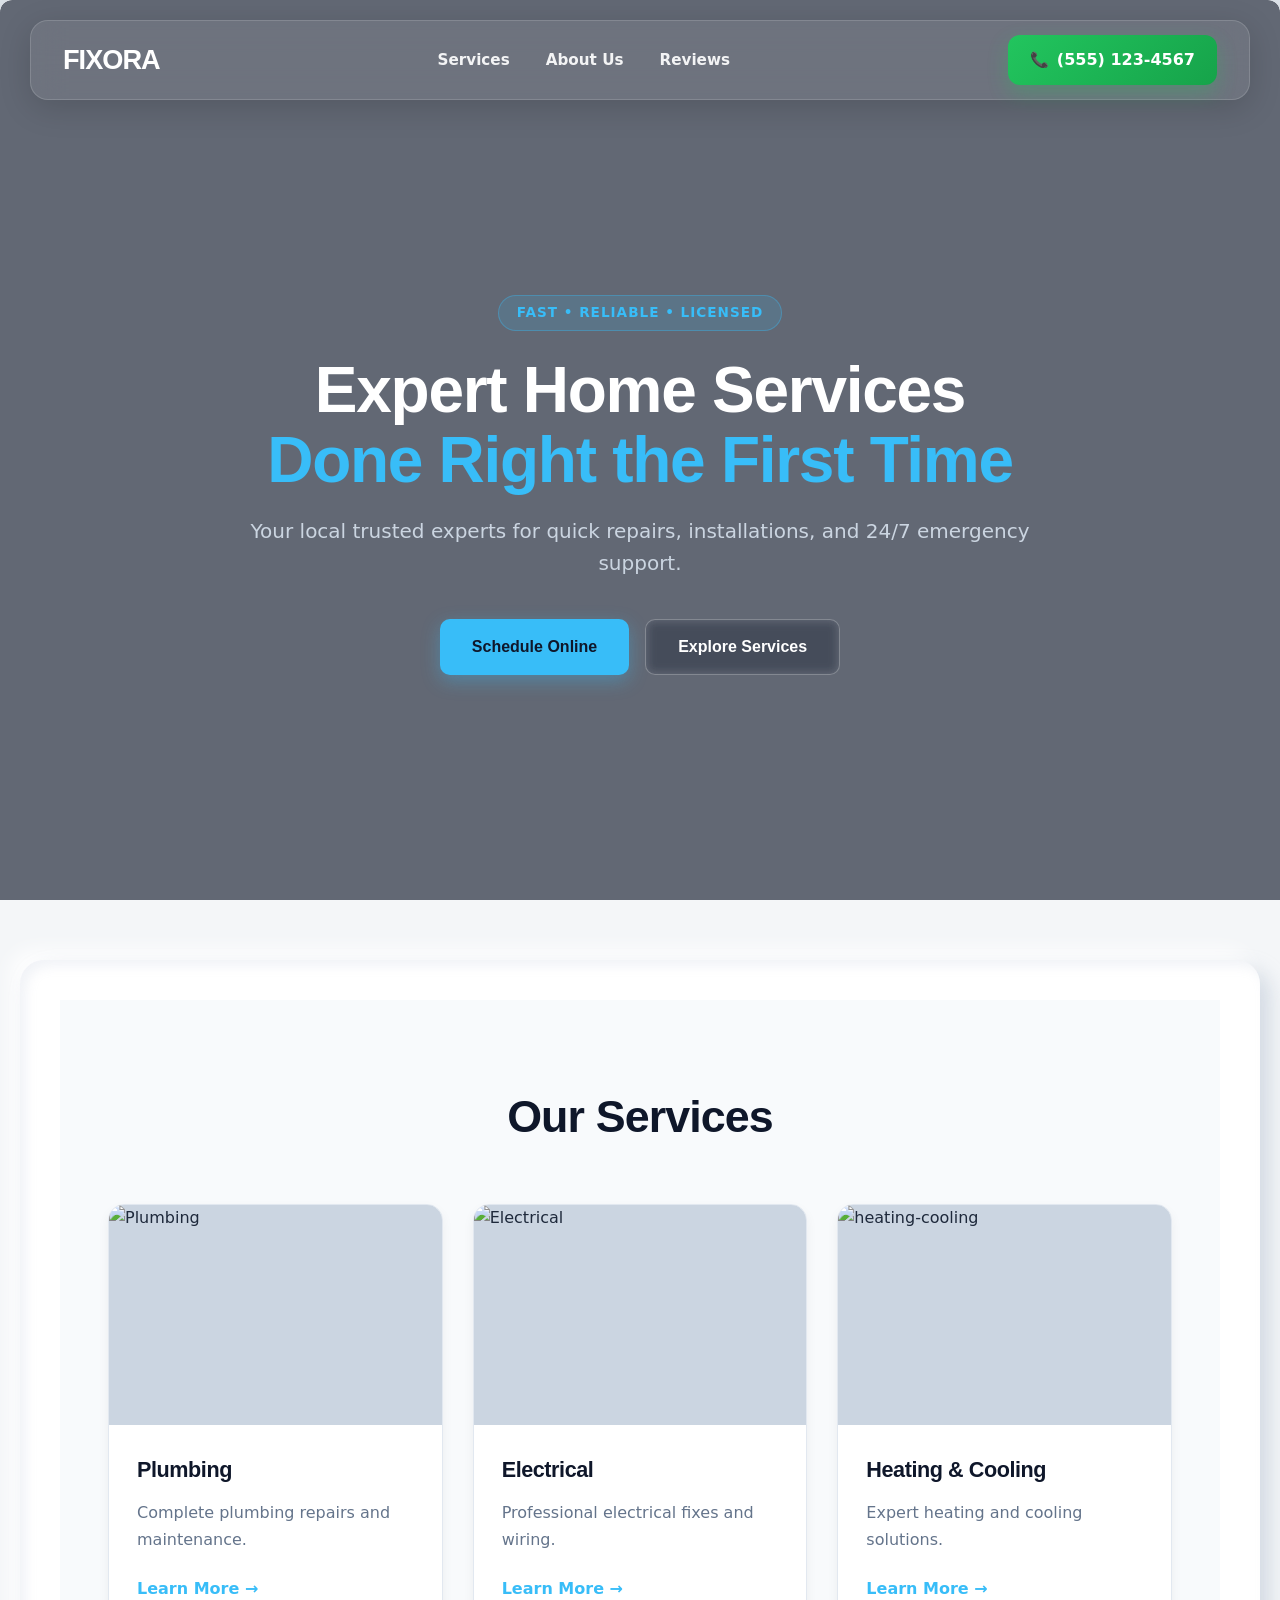
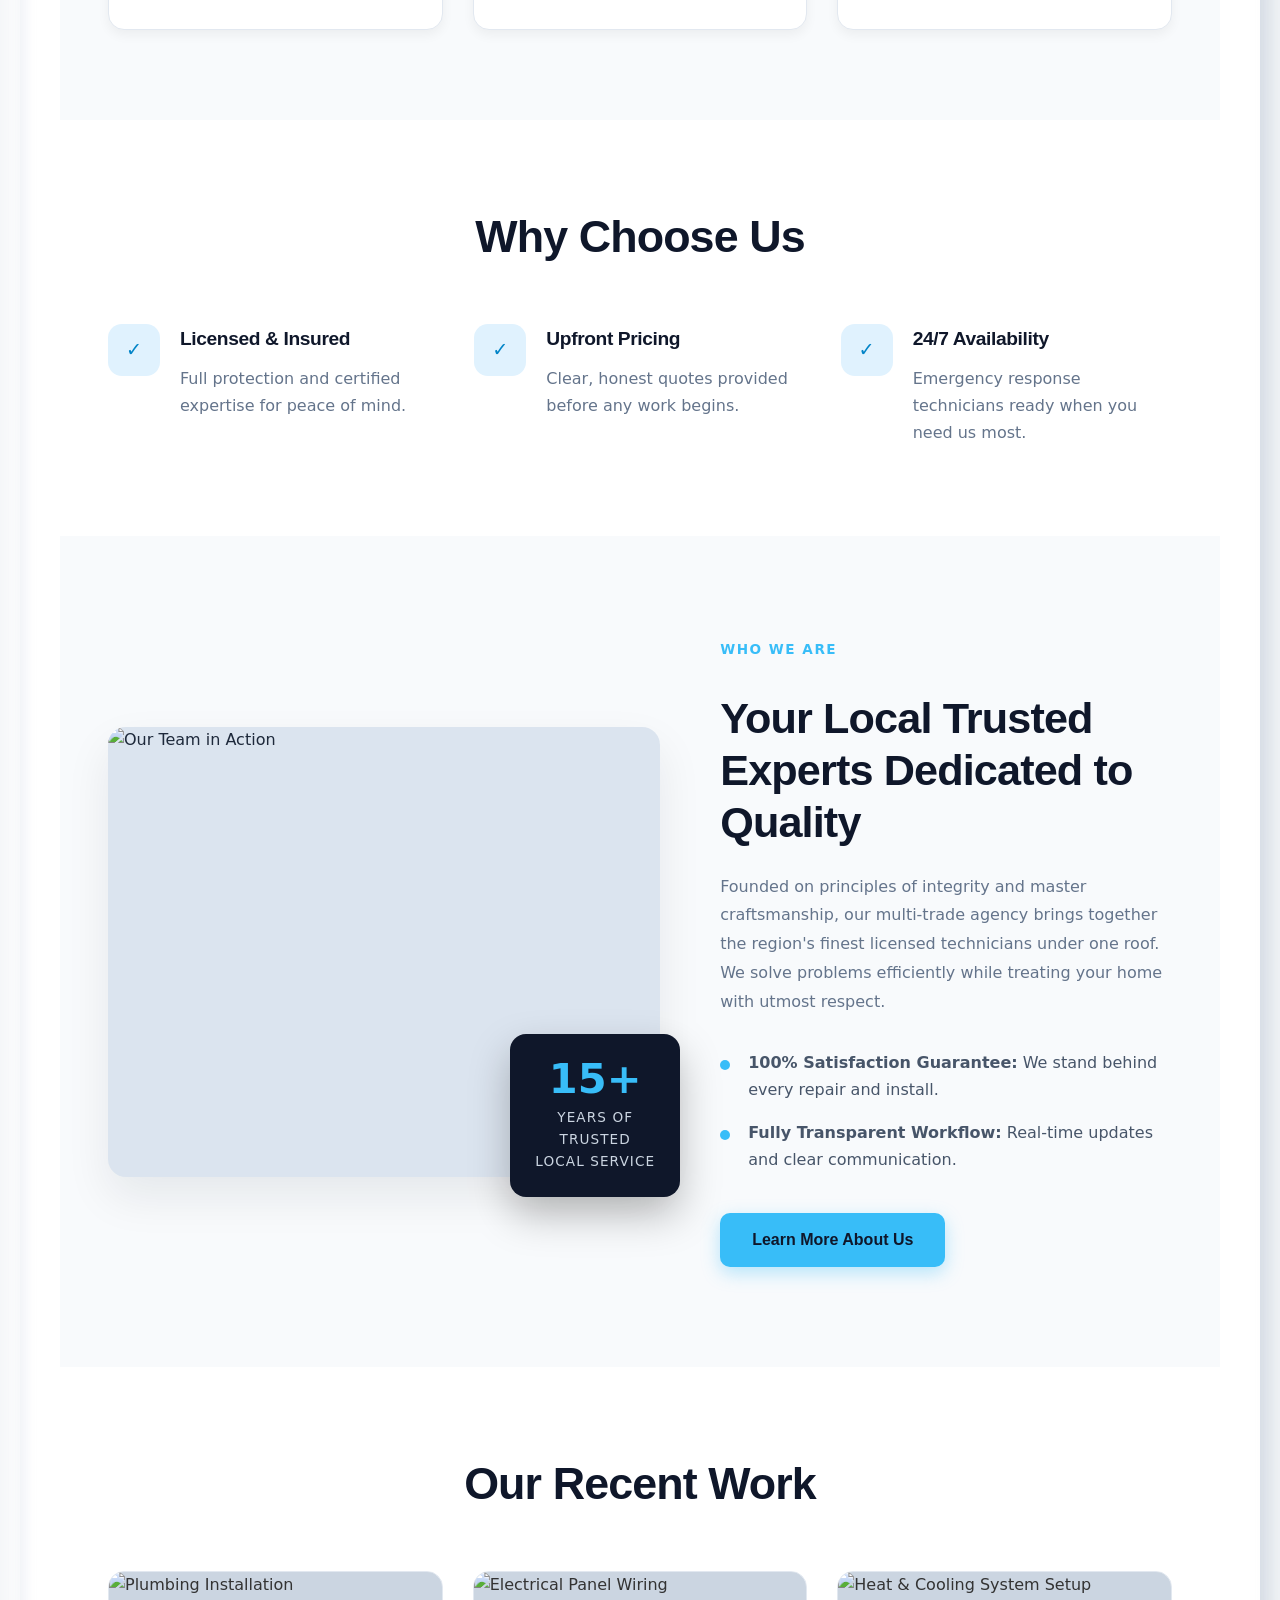
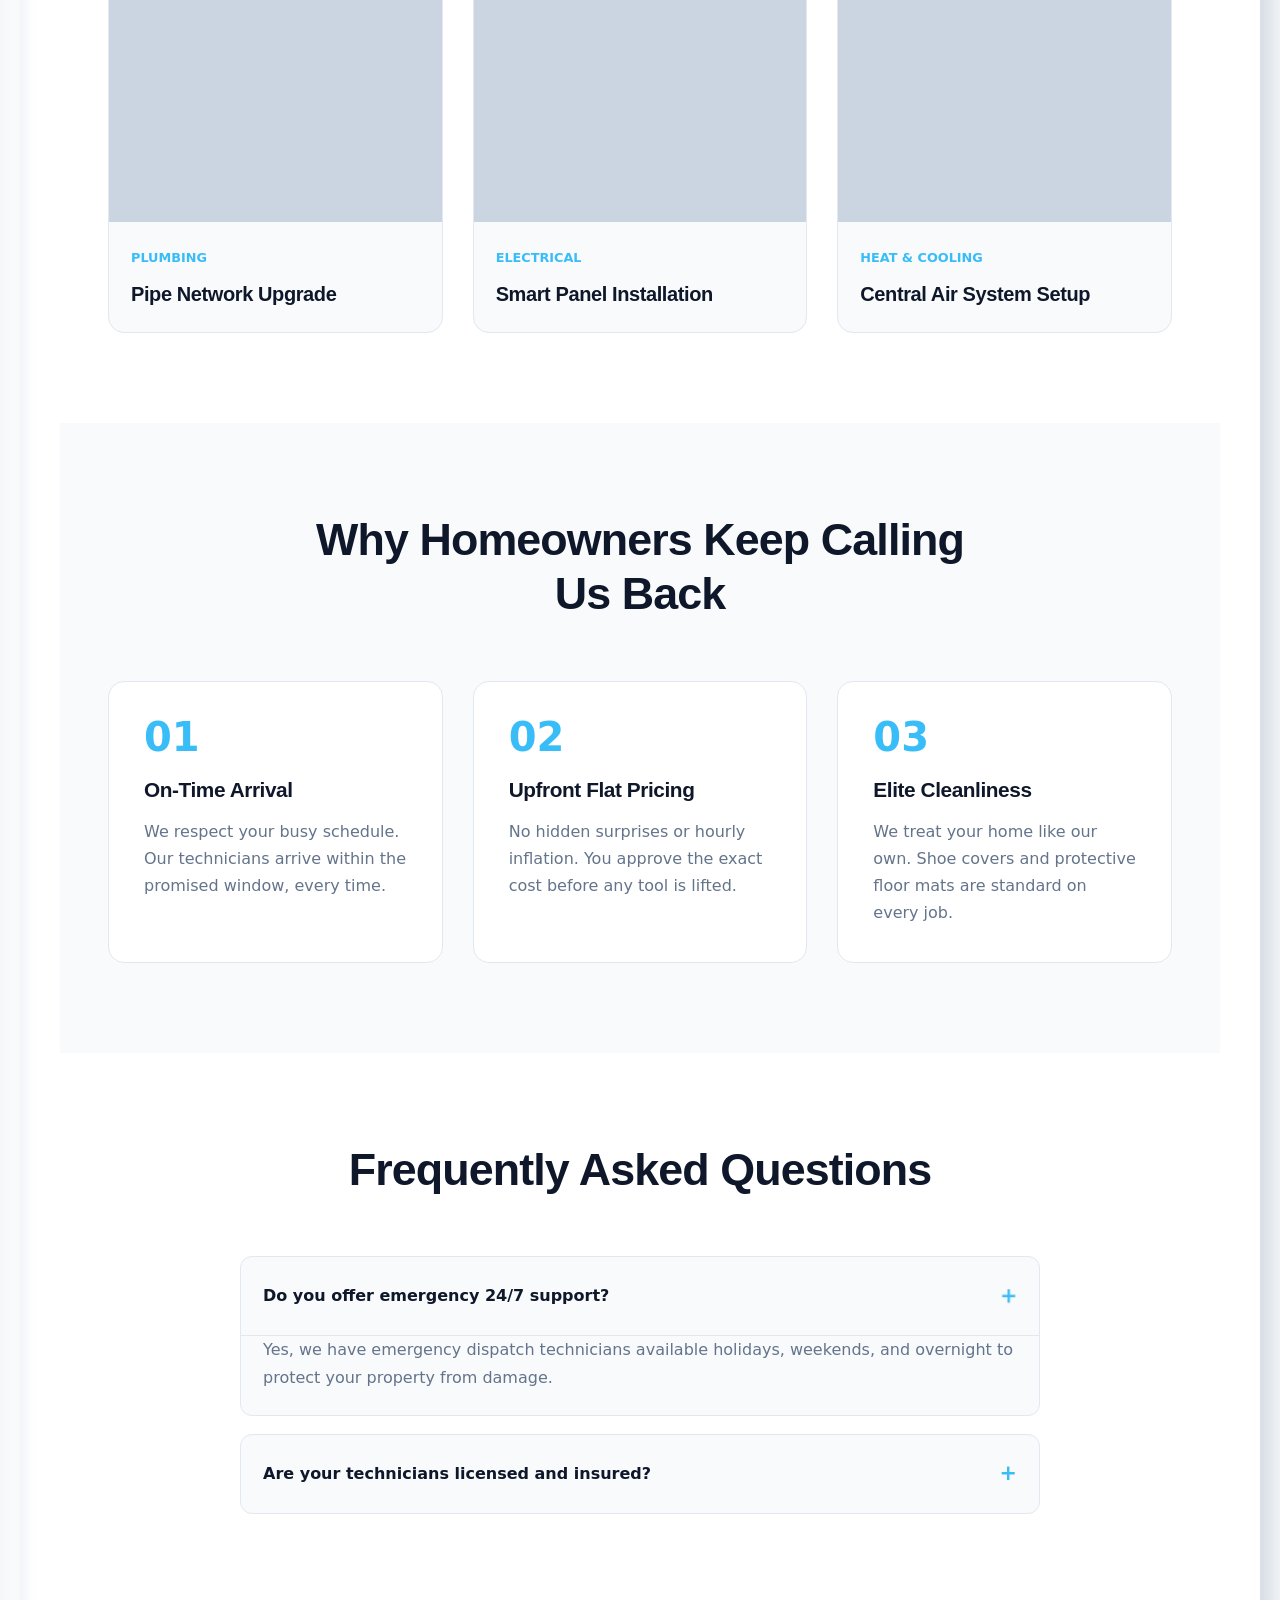
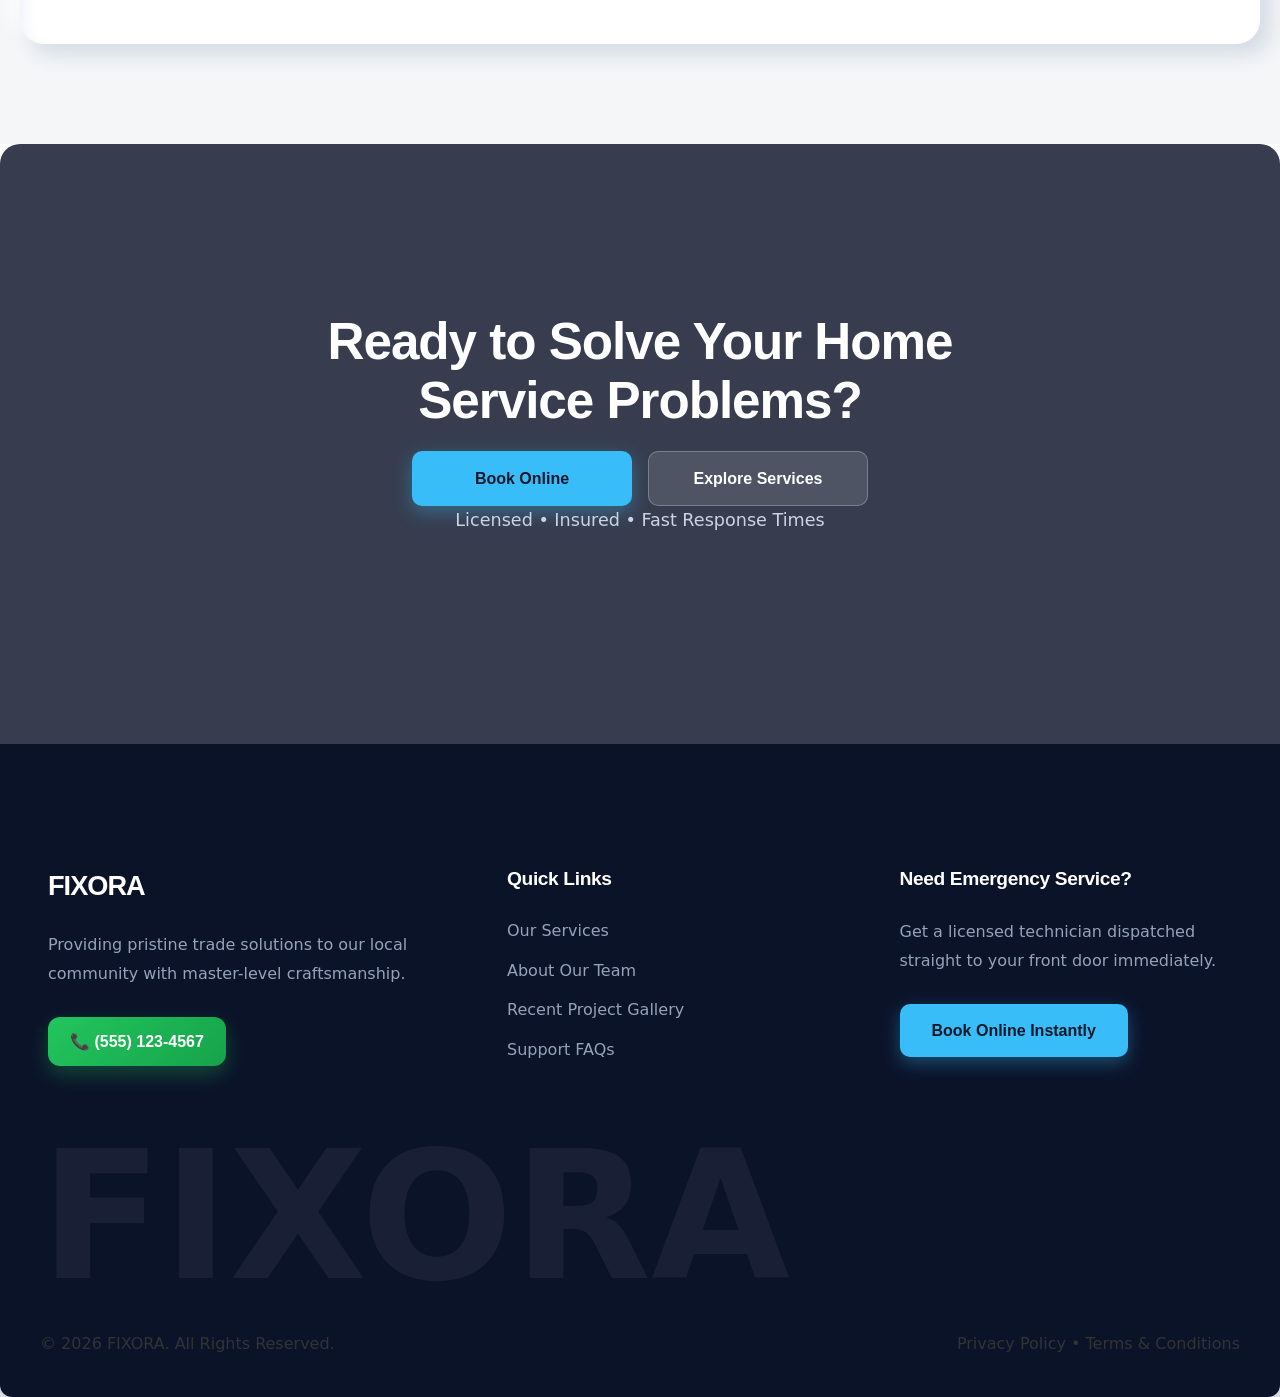
==== commit d3354b88: "Apply premium neumorphic 3D shadow effect to white sections" ====
--- a/index.html
+++ b/index.html
@@ -353,6 +353,8 @@
           </div>
         </div>
       </section>
+</div>
+</div>
 
       <section class="cta-section">
         <div class="cta-overlay"></div>
@@ -369,8 +371,7 @@
         </div>
       </section>
     
-  </div>
-</div>
+  
       <!-- ==========================================
      7. PREMIUM CONVERSION FOOTER
      ========================================== -->
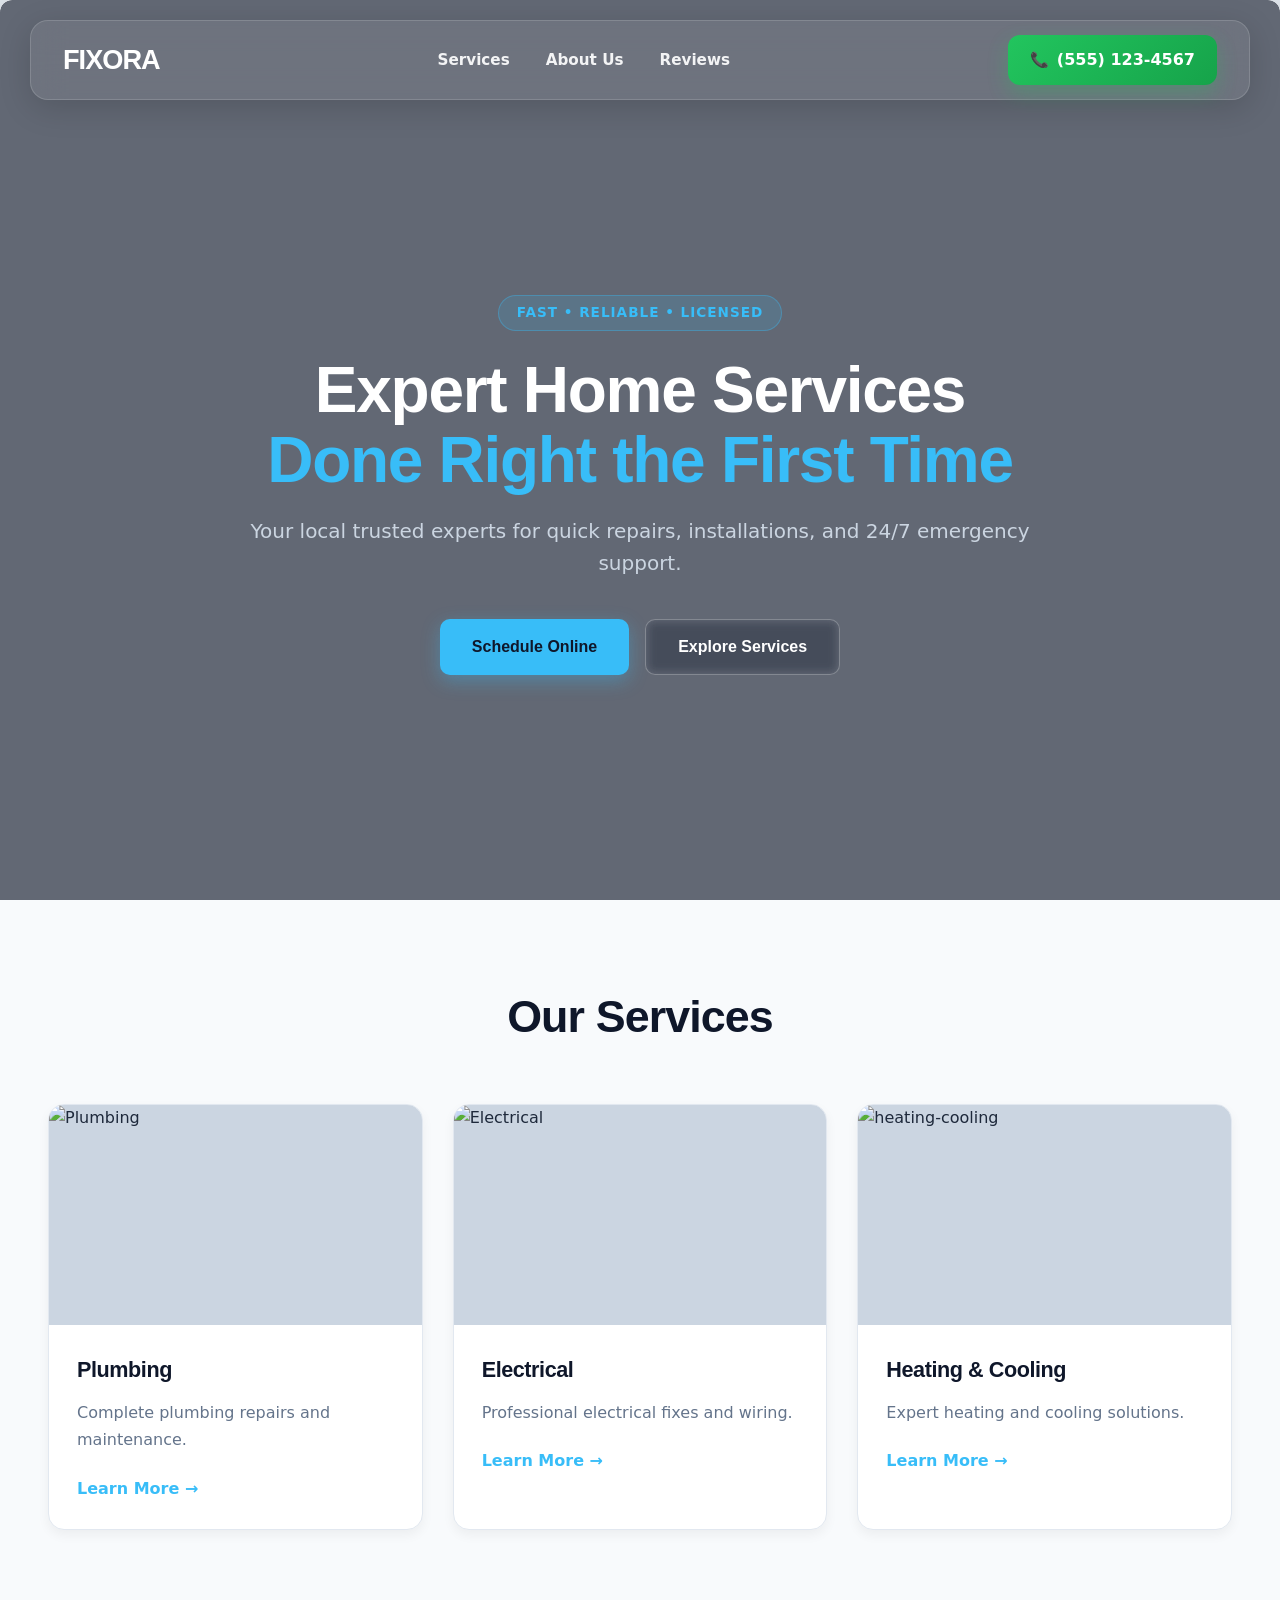
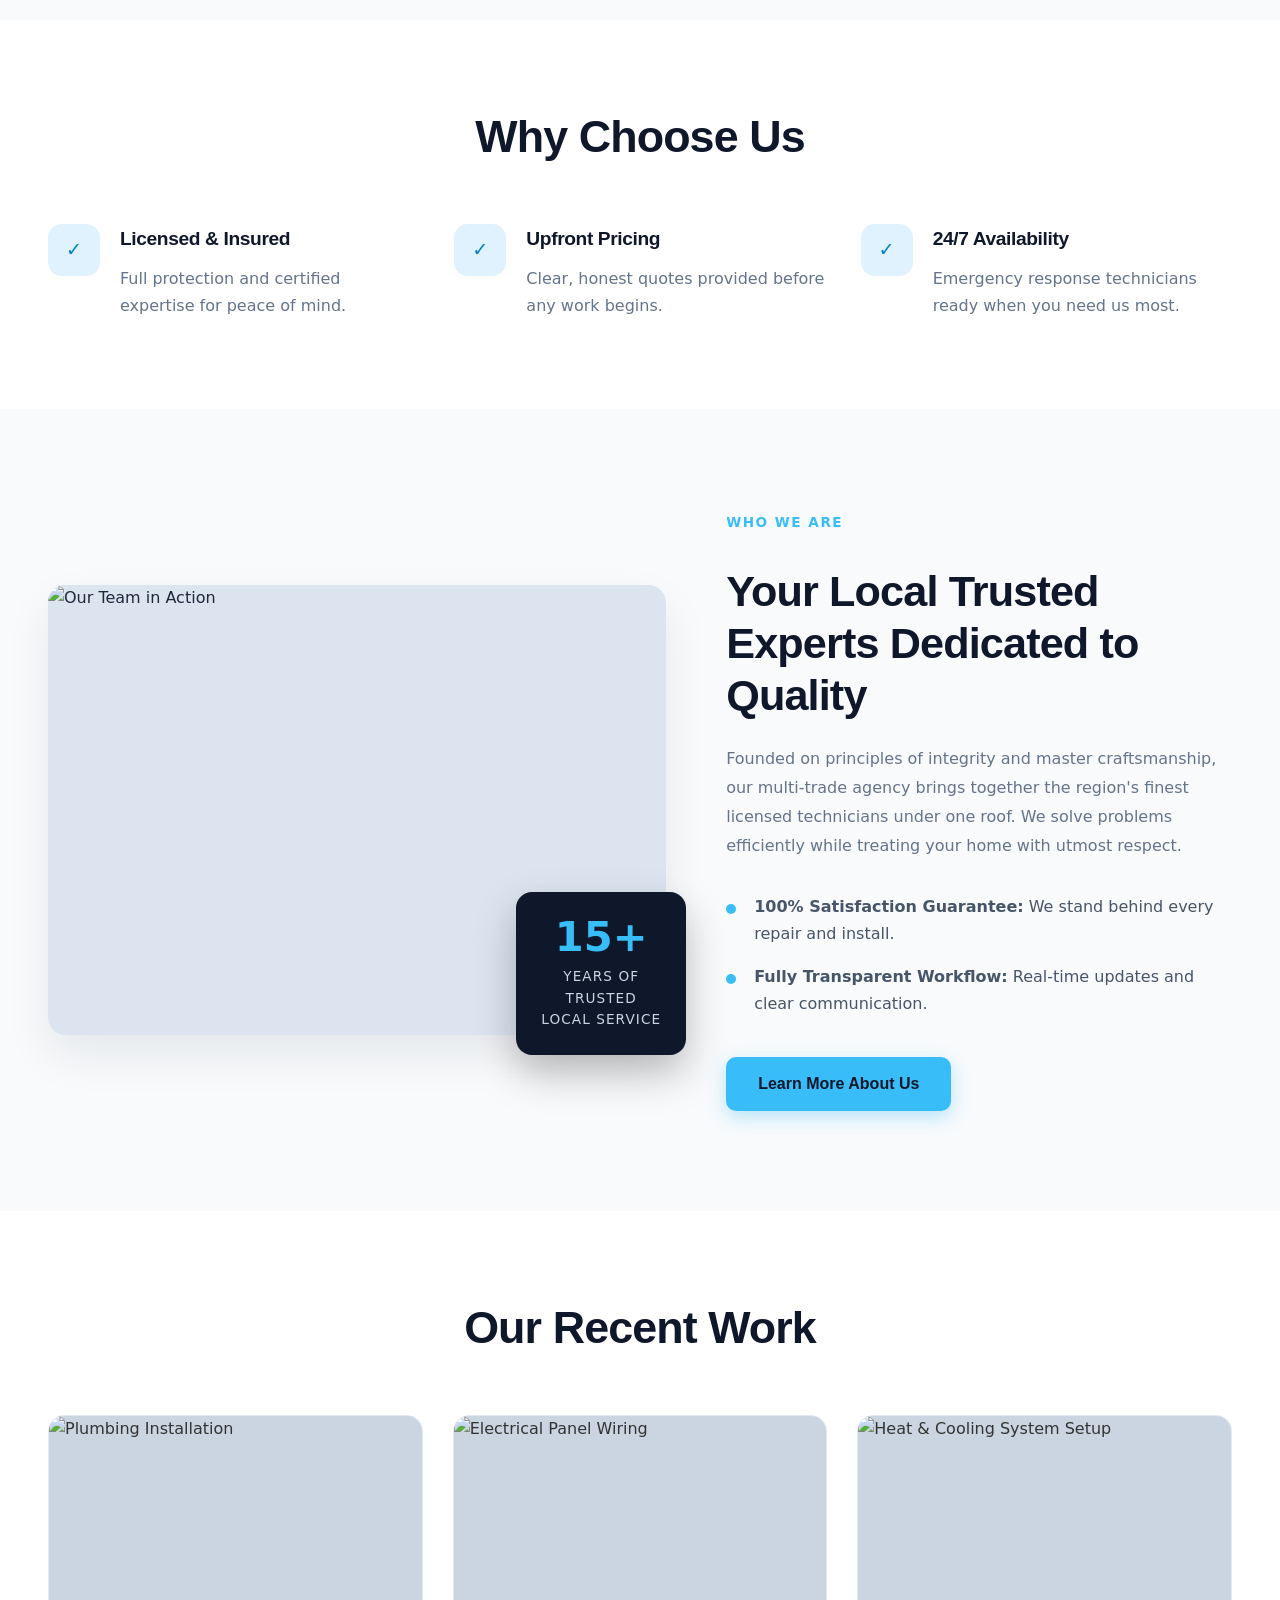
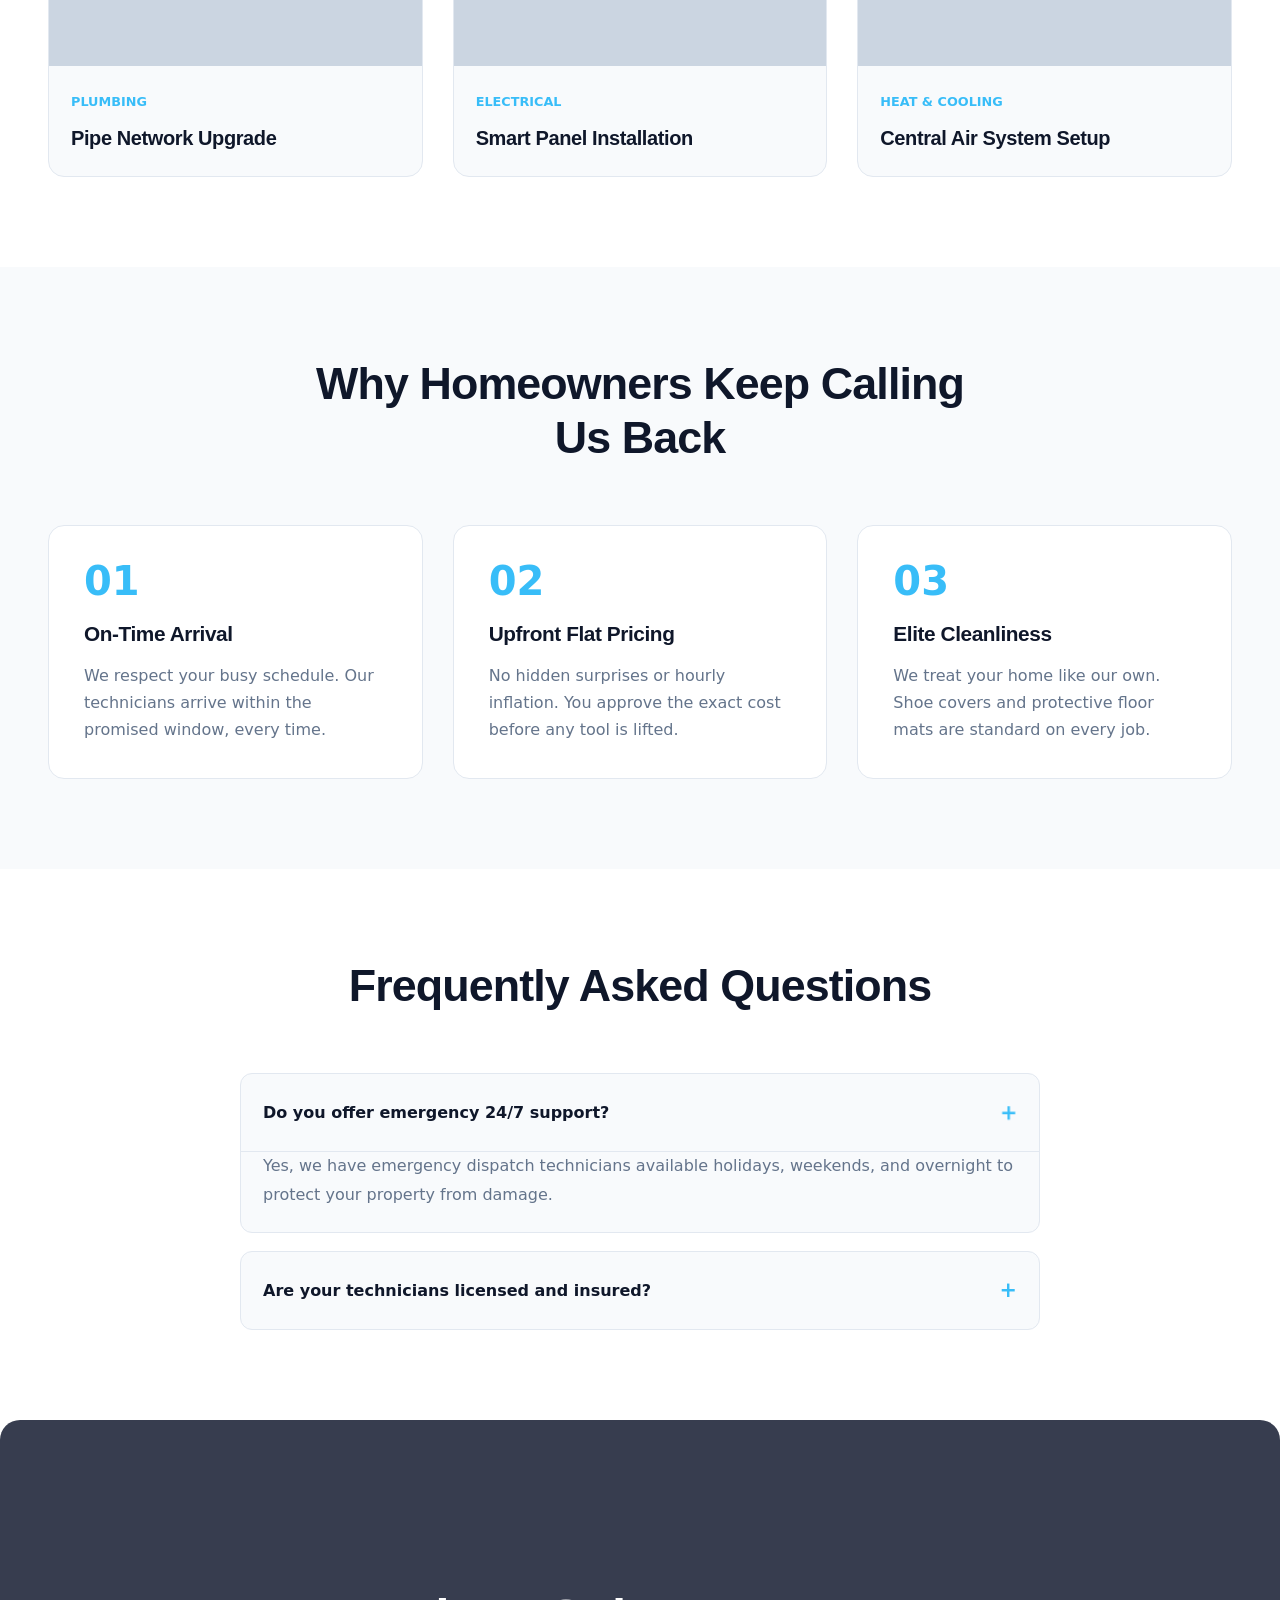
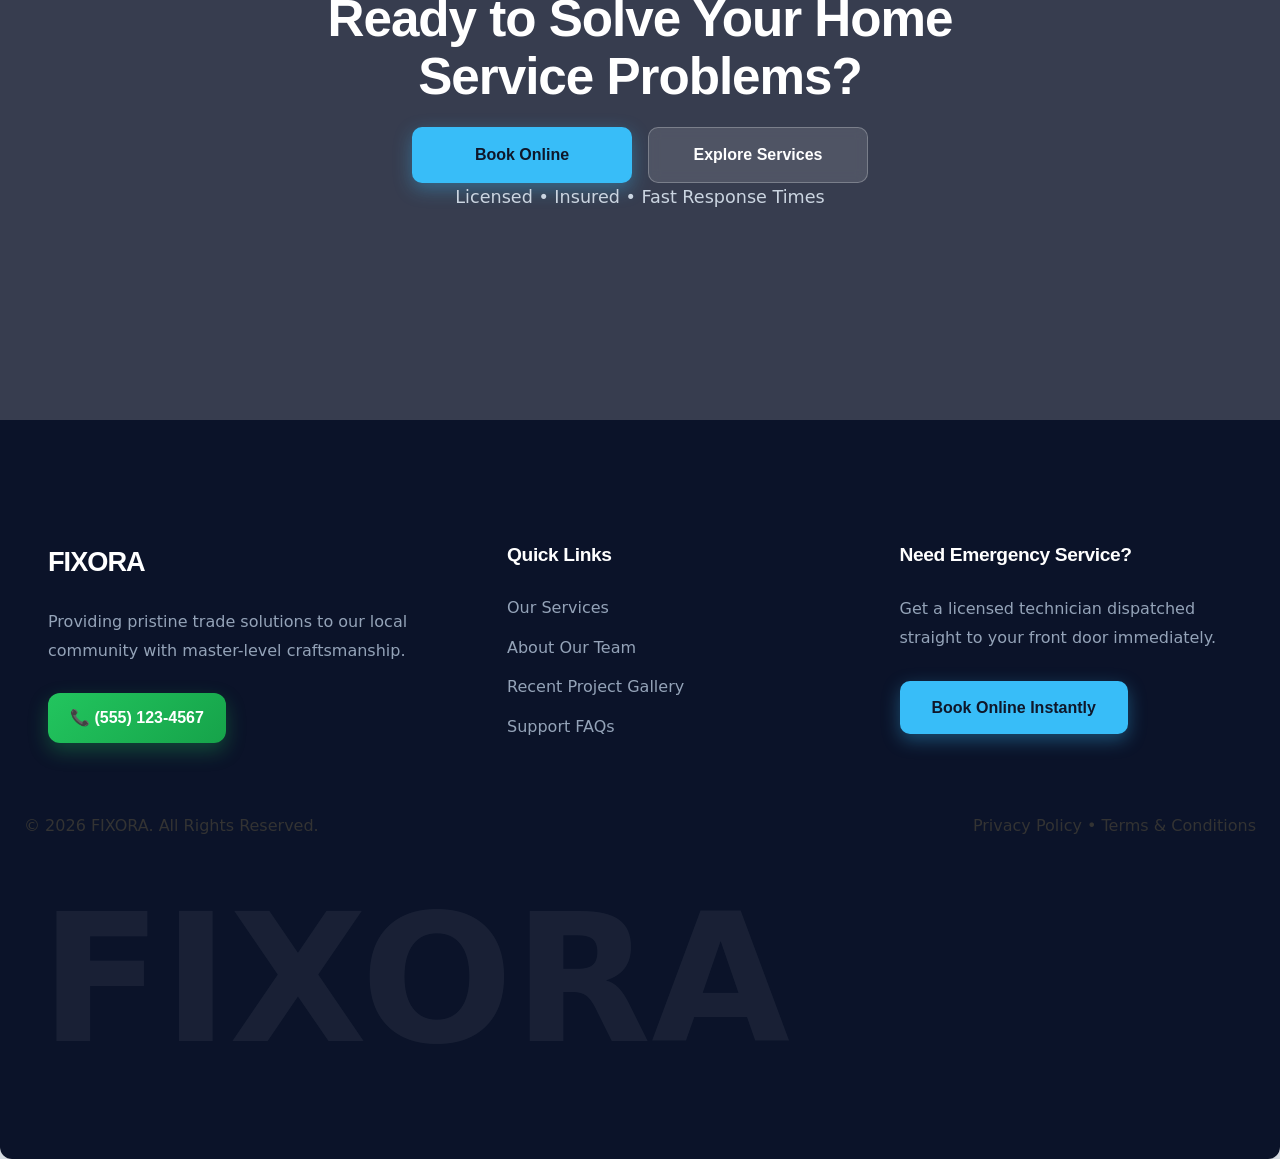
==== commit d8fded2e: "updated page content and layout" ====
--- a/index.html
+++ b/index.html
@@ -61,9 +61,14 @@
       </section>
 
 
-     
+      <!-- Example for your white content blocks -->
 <div class="section-neumorphic-bg">
   <div class="shadow-2-card">
+    
+    <!-- Your existing content stays exactly here (headings, images, text) -->
+    
+  </div>
+</div>
       <!-- Services Section -->
       <section id="services" class="services-section">
         <div class="section-container">
@@ -353,8 +358,6 @@
           </div>
         </div>
       </section>
-</div>
-</div>
 
       <section class="cta-section">
         <div class="cta-overlay"></div>
@@ -370,8 +373,7 @@
           <p>Licensed • Insured • Fast Response Times</p>
         </div>
       </section>
-    
-  
+
       <!-- ==========================================
      7. PREMIUM CONVERSION FOOTER
      ========================================== -->
--- a/style.css
+++ b/style.css
@@ -1352,20 +1352,13 @@
 }
 
 .footer-bottom {
-  position: absolute;
-  left: 0;
-  right: 0;
-  bottom: 40px; /* Positions it nicely inside that 320px bottom padding space */
-  width: calc(100% - 48px); /* Keeps it lined up with your 24px side padding */
-  max-width: 1200px;
-  margin: 0 auto;
+  margin-top: 60px;
 
   display: flex;
   justify-content: space-between;
   align-items: center;
   flex-wrap: wrap;
   gap: 16px;
-  z-index: 10; /* Keeps your text and links on top of the FIXORA text */
 }
 
 .footer-bottom a {
@@ -1416,19 +1409,23 @@
     max-width: 340px;
   }
 
-.footer-bottom{
-    position:absolute;
-    left:0;
-    right:0;
-    bottom:5px; /* or 0px */
-    width:calc(100% - 80px);
-    max-width:1200px;
-    margin:0 auto;
-
-    display:flex;
-    justify-content:space-between;
-    align-items:center;
-}
+  .footer-bottom {
+    position: absolute;
+    left: 0;
+    right: 0;
+    bottom: 25px;
+
+    display: flex;
+    justify-content: space-between;
+    align-items: center;
+
+    text-align: left;
+    gap: 0;
+
+    width: calc(100% - 80px);
+    max-width: 1200px;
+    margin: 0 auto;
+  }
 
   .main-footer::after {
     left: 20px;
@@ -1620,24 +1617,3 @@
 .footer-legal-link:hover {
   color: #38bdf8;
 }
-
-/* Background wrapper adjustment for the sections */
-.section-neumorphic-bg {
-  background-color: #f4f6f8 !important; /* Soft gray background so highlights pop */
-  padding: 60px 20px;
-}
-
-/* Apply this to your white cards/sections */
-.shadow-2-card {
-  background-color: #ffffff !important;
-  border-radius: 24px; /* Smooth rounded corners matching your current style */
-  padding: 40px;
-  margin-bottom: 40px;
-  
-  /* The soft extruded UI shadow system */
-  box-shadow: 
-    10px 10px 20px rgba(163, 177, 198, 0.4),    /* Soft dark outer shadow */
-    -10px -10px 20px rgba(255, 255, 255, 0.9),  /* Crisp white outer glow */
-    inset 6px 6px 12px rgba(163, 177, 198, 0.15), /* Subtle inner shadow depth */
-    inset -6px -6px 12px rgba(255, 255, 255, 0.5);
-}
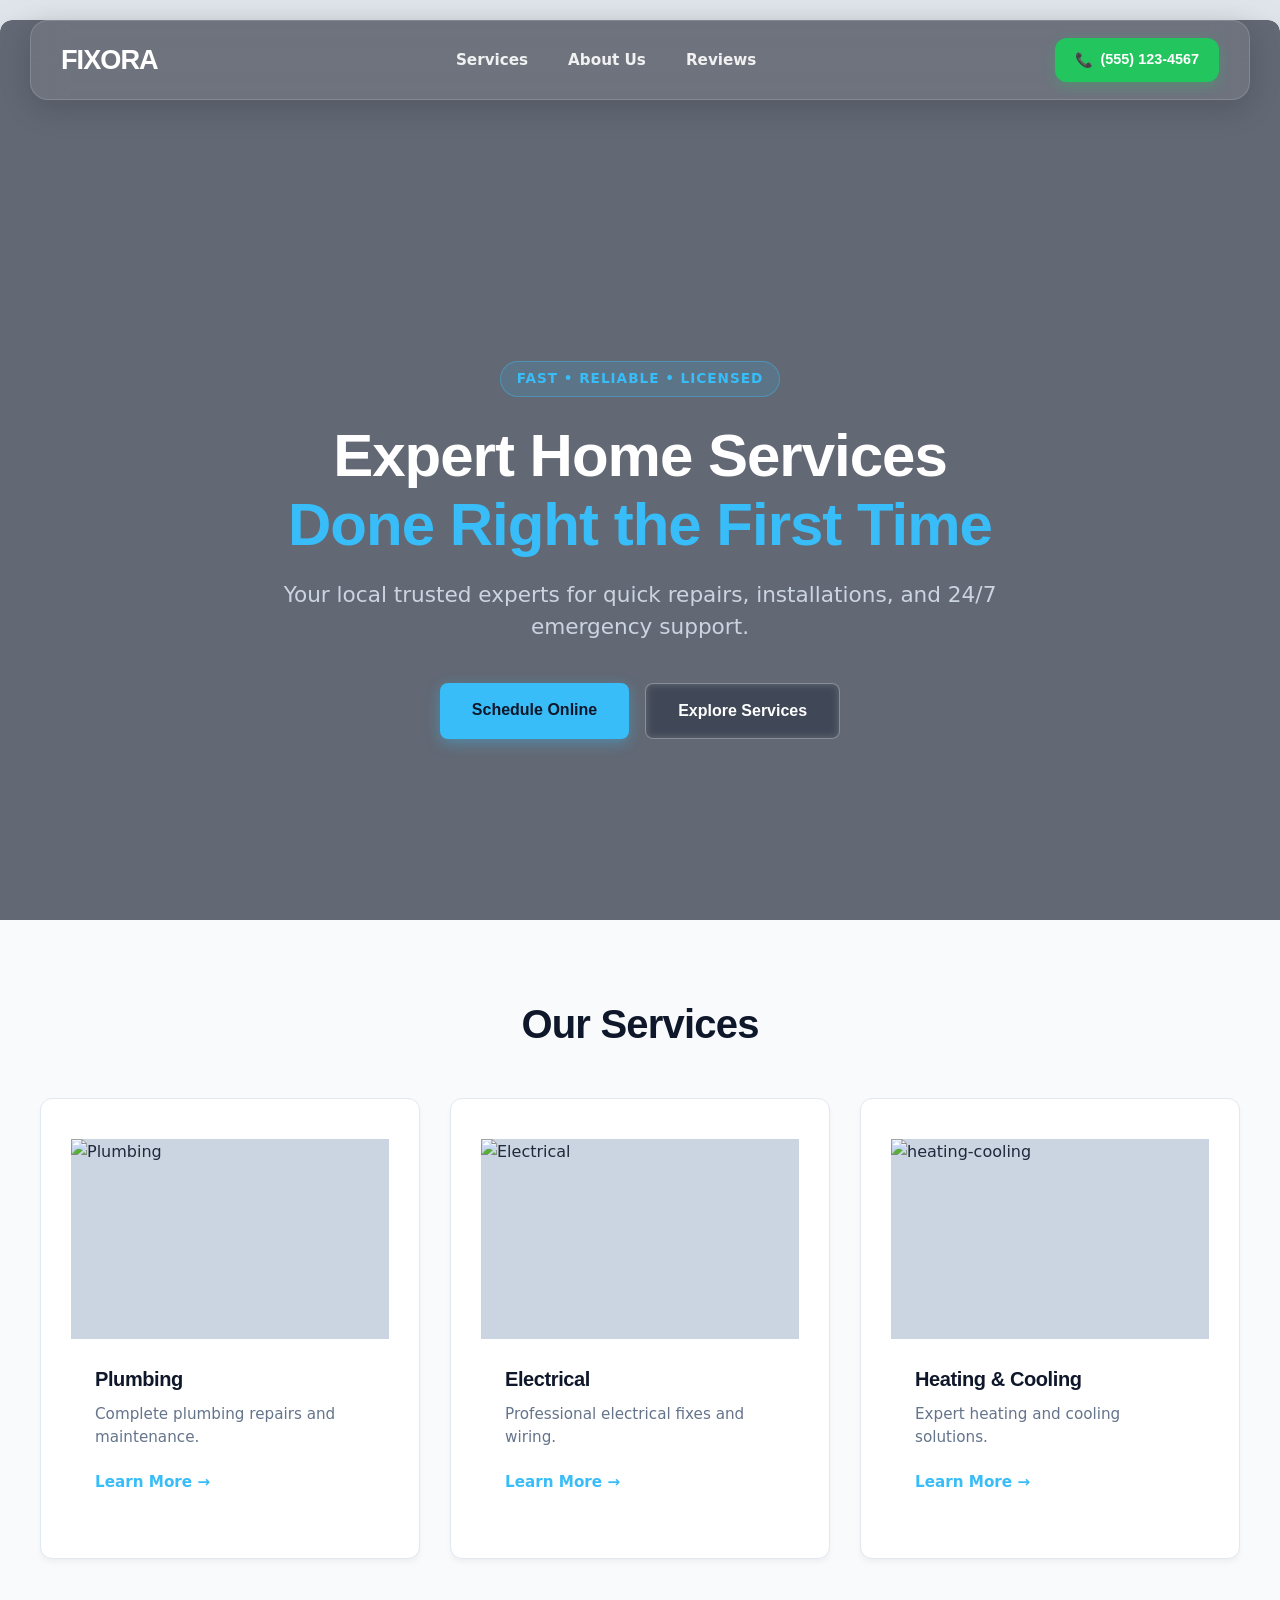
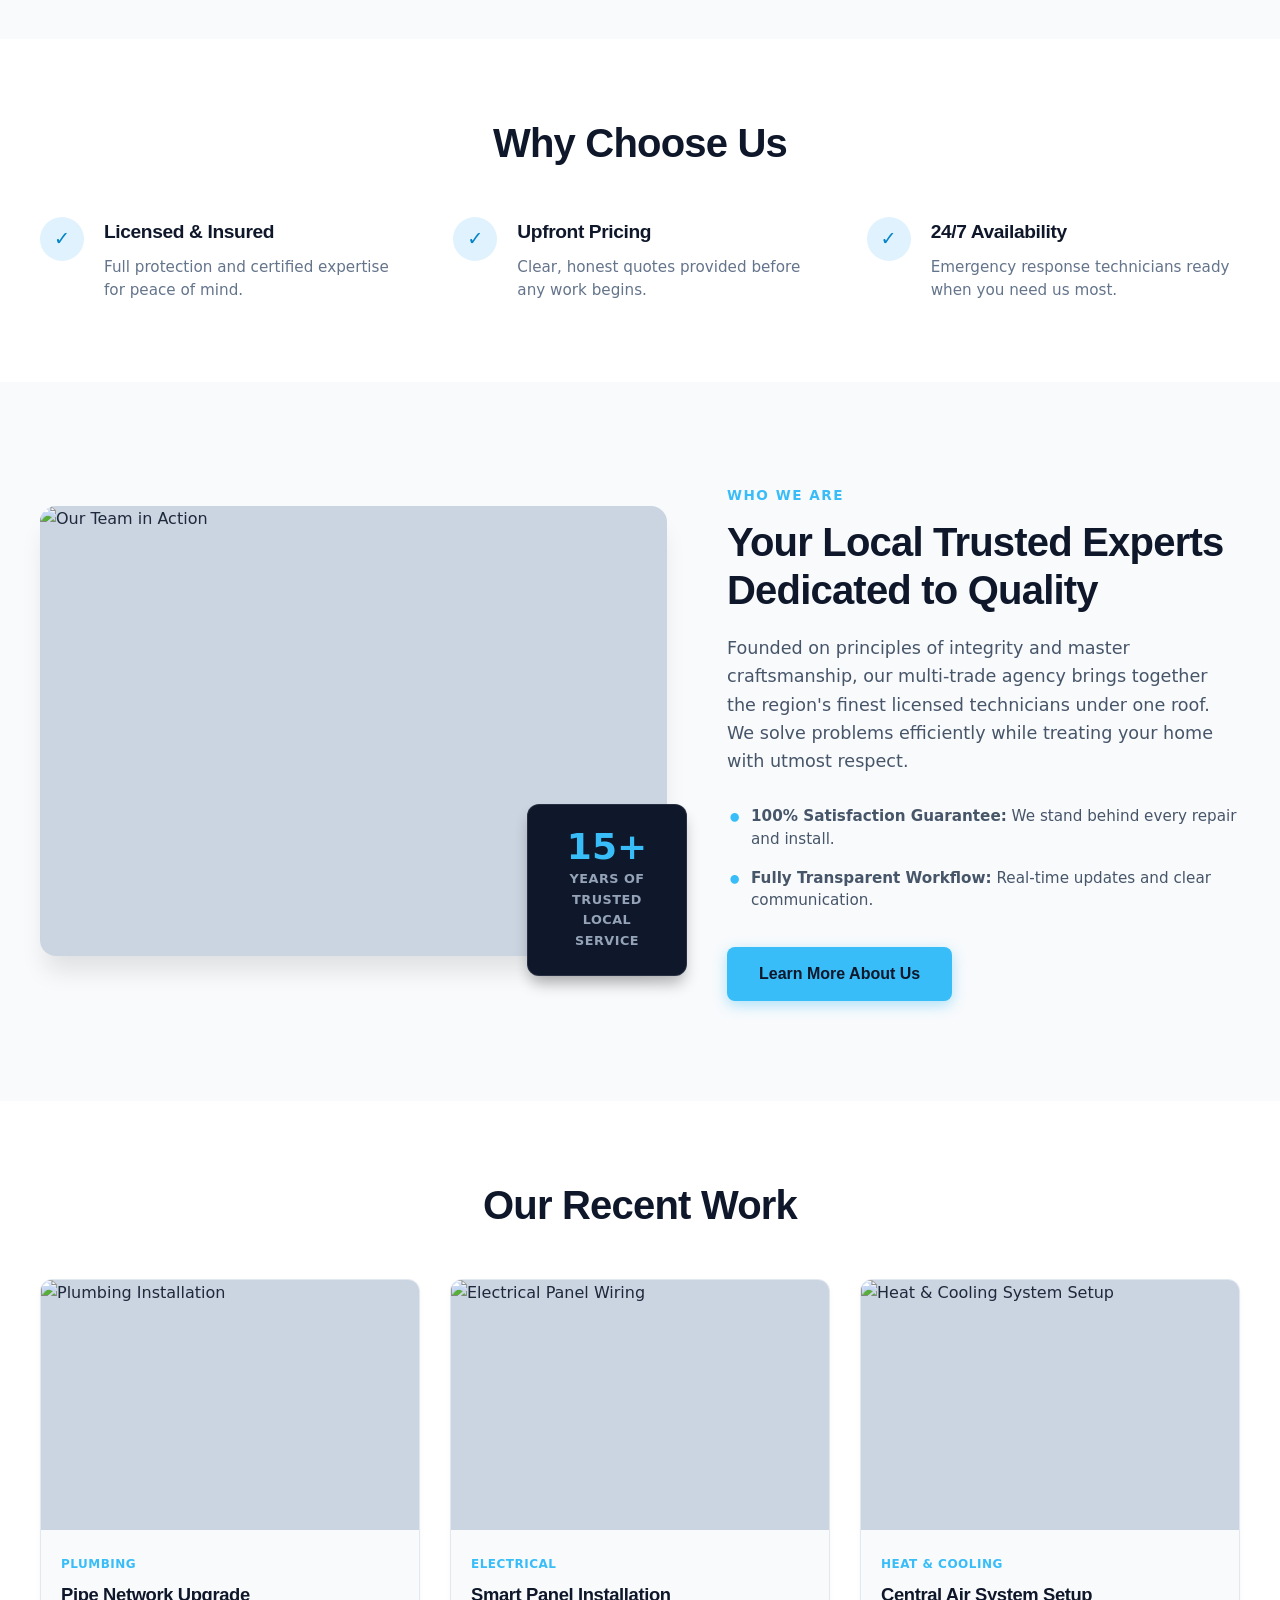
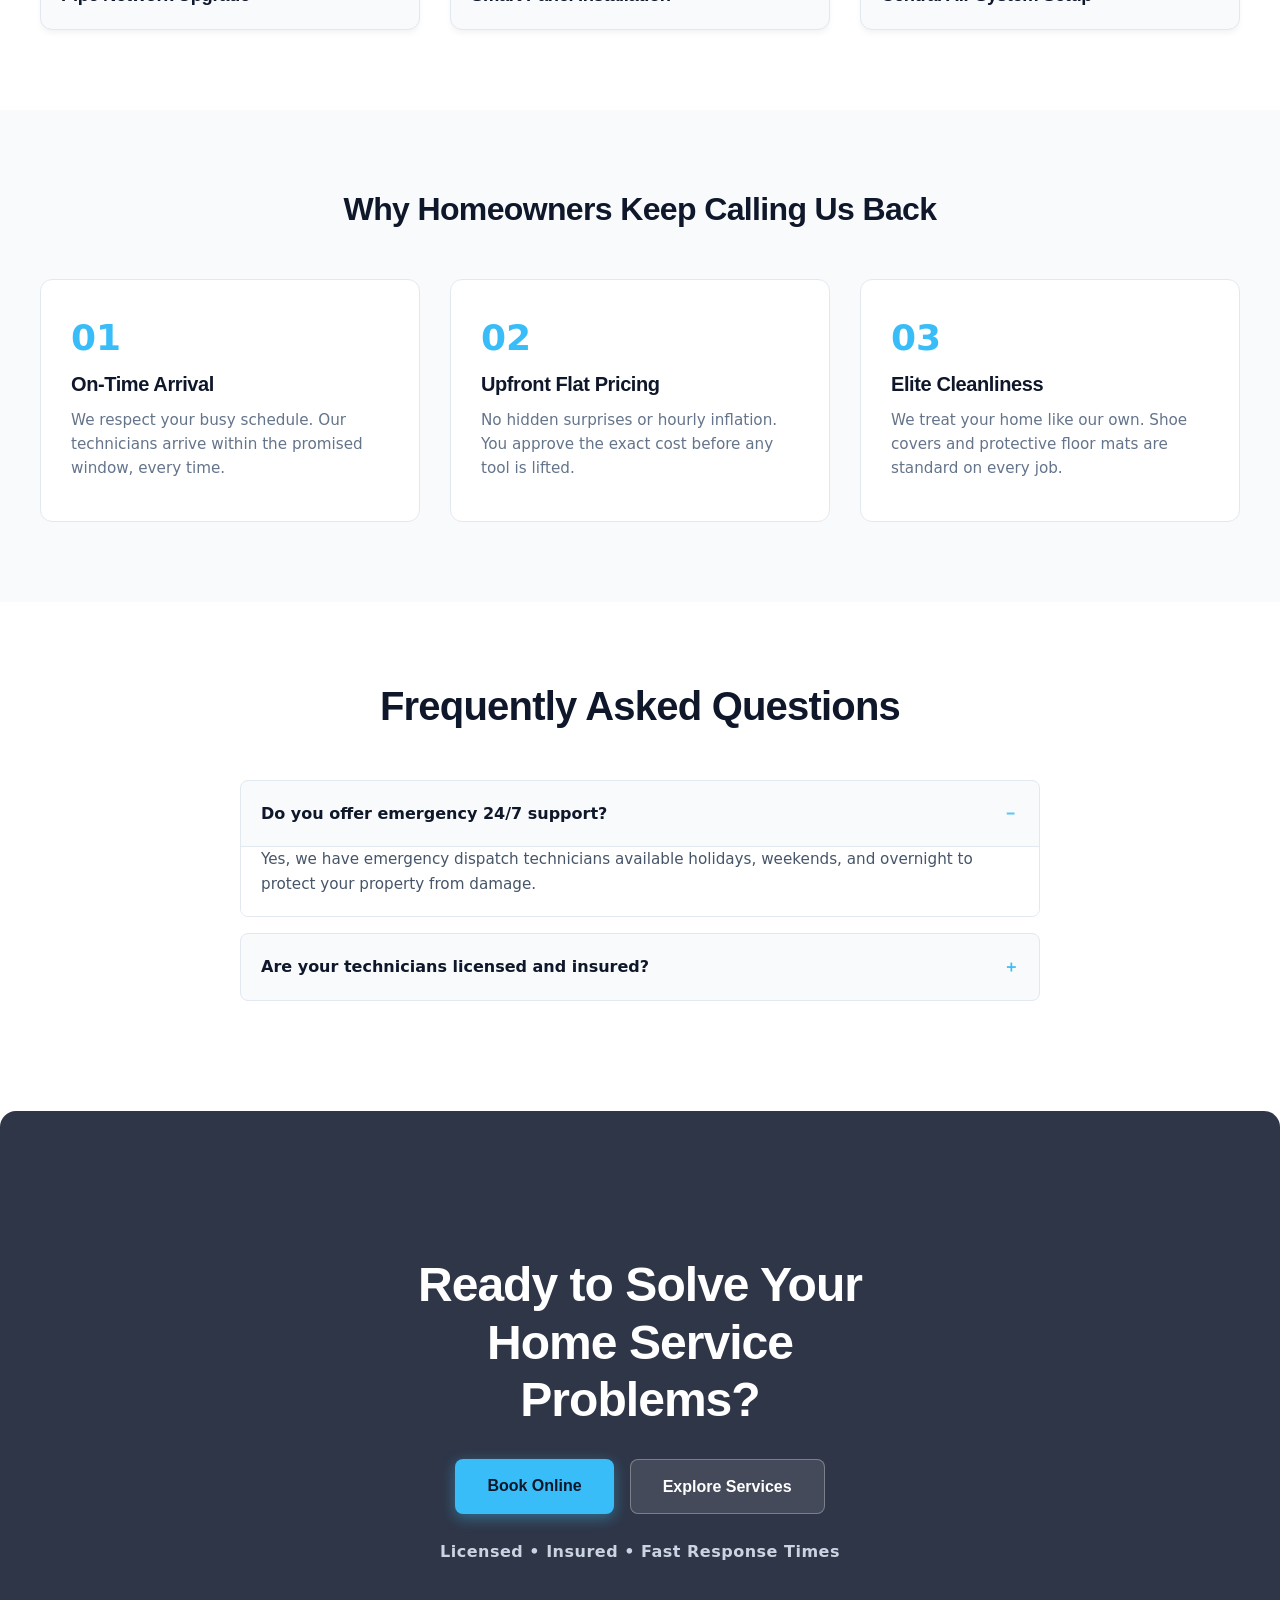
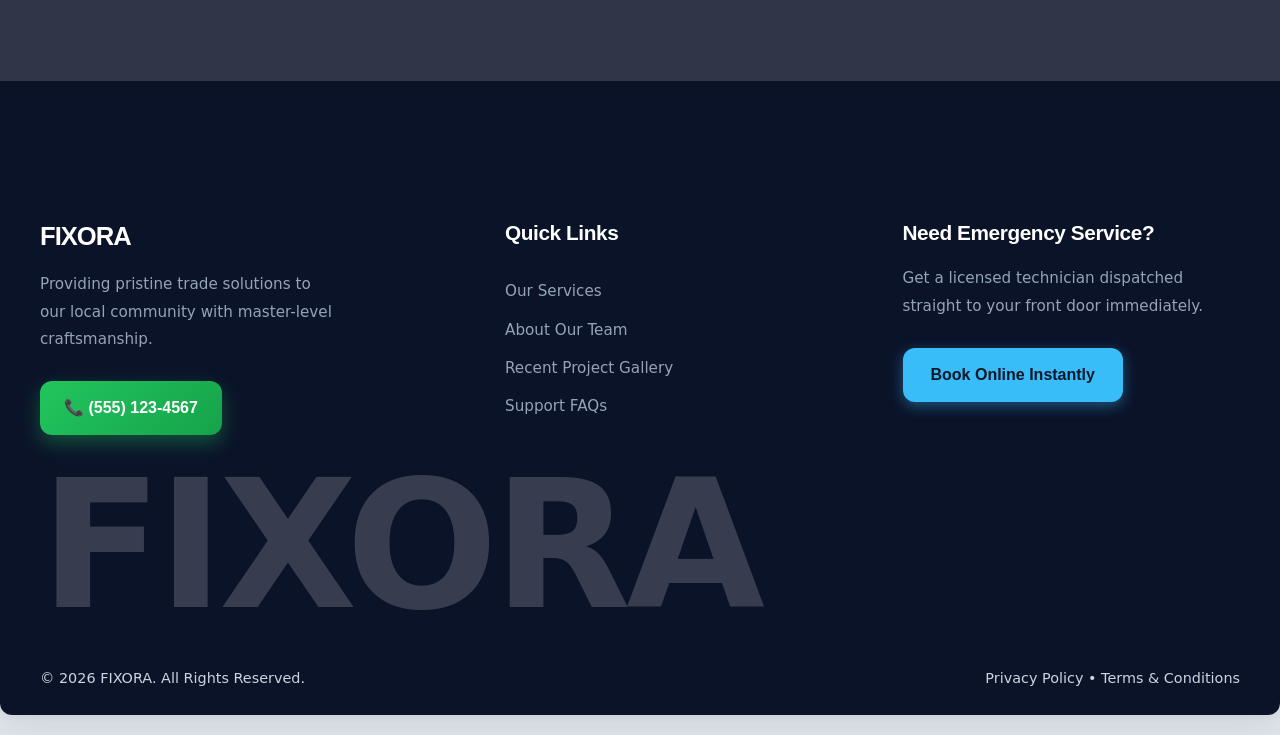
==== commit 8f8bfa67: "chore: push latest changes for testing" ====
--- a/index.html
+++ b/index.html
@@ -33,7 +33,10 @@
       <section class="hero">
         <!-- Video Background (using your Pexels asset) -->
         <video autoplay loop muted playsinline class="hero-video">
-          <source src="https://res.cloudinary.com/kfcu2z4r/video/upload/v1783577809/14743116_1920_1080_30fps-compressed_a1fhjo.mp4" type="video/mp4" />
+          <source
+            src="https://res.cloudinary.com/kfcu2z4r/video/upload/v1783577809/14743116_1920_1080_30fps-compressed_a1fhjo.mp4"
+            type="video/mp4"
+          />
           Your browser does not support the video tag.
         </video>
 
@@ -60,15 +63,6 @@
         </div>
       </section>
 
-
-      <!-- Example for your white content blocks -->
-<div class="section-neumorphic-bg">
-  <div class="shadow-2-card">
-    
-    <!-- Your existing content stays exactly here (headings, images, text) -->
-    
-  </div>
-</div>
       <!-- Services Section -->
       <section id="services" class="services-section">
         <div class="section-container">
--- a/style.css
+++ b/style.css
@@ -1,20 +1,13 @@
-/* ==========================================================
-   RESET & GLOBAL STYLES
-========================================================== */
-
-*,
-*::before,
-*::after {
+/* ==========================================
+   UPDATED TYPOGRAPHY CORE RESET
+   ========================================== */
+* {
   margin: 0;
   padding: 0;
   box-sizing: border-box;
 }
 
-html {
-  scroll-behavior: smooth;
-  scroll-padding-top: 90px;
-}
-
+/* Base text styles (Inter for readability) */
 body {
   font-family:
     "Inter",
@@ -23,13 +16,11 @@
     sans-serif;
   font-size: 16px;
   line-height: 1.6;
-  color: #333;
-  background: #dfe5eb;
-  overflow-x: hidden;
-}
-
-/* Headings */
-
+  color: #333333;
+  background: #dfe5eb; /* Preserves your original background color tokens */
+}
+
+/* Heading styles (Chivo for a strong, reliable look) */
 h1,
 h2,
 h3,
@@ -37,40 +28,40 @@
 h5,
 h6,
 .logo {
-  font-family: "Chivo", sans-serif;
-  font-weight: 700;
-  letter-spacing: -0.02em;
-}
-
-/* Links */
-
-a {
-  text-decoration: none;
-  color: inherit;
-}
-
-/* Images */
-
-img {
-  display: block;
-  max-width: 100%;
-}
-
-/* Buttons */
-
-button {
-  border: none;
-  background: none;
-  font: inherit;
-  cursor: pointer;
-}
-
-/* Layout Wrapper */
+  font-family: "Chivo", sans-serif !important;
+  font-weight: 700; /* Bold weight for punchy headlines */
+  letter-spacing: -0.02em; /* Tightens the letters for a crisp look */
+}
+
+/* Apply new font family variables to existing template component buttons */
+.btn,
+.btn-call,
+.call-btn,
+.phone-text {
+  font-family: "Chivo", sans-serif !important;
+  font-weight: 700;
+}
+
+.hero {
+  opacity: 0;
+  animation: heroFade 0.8s ease forwards;
+}
+
+@keyframes heroFade {
+  from {
+    opacity: 0;
+    transform: scale(1.02);
+  }
+  to {
+    opacity: 1;
+    transform: scale(1);
+  }
+}
 
 .page-wrapper {
   max-width: 1440px;
-  margin: 0 auto;
-  background: #fff;
+  margin: 20px auto;
+  background: white;
   border-radius: 12px;
   overflow: hidden;
   box-shadow:
@@ -78,610 +69,698 @@
     0 2px 10px rgba(0, 0, 0, 0.04);
 }
 
-/* Shared Container */
-
-.section-container {
-  width: min(1200px, calc(100% - 48px));
-  margin: auto;
-}
-
-/* Hero Intro Animation */
-
-.hero {
-  opacity: 0;
-  animation: heroFade 0.8s ease forwards;
-}
-
-@keyframes heroFade {
-  from {
-    opacity: 0;
-    transform: scale(1.02);
-  }
-
-  to {
-    opacity: 1;
-    transform: scale(1);
-  }
-}
-
-/* ==========================================================
-   HERO SECTION
-========================================================== */
-
-.hero {
-  position: relative;
-  display: flex;
-  align-items: center;
-  justify-content: center;
-  min-height: 100vh;
-  overflow: hidden;
-  color: #fff;
-}
-
-.hero-video {
-  position: absolute;
-  inset: 0;
-  width: 100%;
-  height: 100%;
-  object-fit: cover;
-  z-index: 1;
-}
-
-.hero-overlay {
-  position: absolute;
-  inset: 0;
-  background: rgba(15, 23, 42, 0.65);
-  z-index: 2;
-}
-
-.hero-content {
-  position: relative;
-  z-index: 3;
-  max-width: 850px;
-  text-align: center;
-  padding: 0 24px;
-  margin-top: 70px;
-}
-
-.badge {
-  display: inline-block;
-  margin-bottom: 24px;
-  padding: 6px 18px;
-  border-radius: 999px;
-  background: rgba(56, 189, 248, 0.15);
-  border: 1px solid rgba(56, 189, 248, 0.35);
-  color: #38bdf8;
-  font-size: 0.85rem;
-  font-weight: 700;
-  text-transform: uppercase;
-  letter-spacing: 1px;
-}
-
-.hero-content h1 {
-  font-size: clamp(2.7rem, 5vw, 4.2rem);
-  line-height: 1.1;
-  margin-bottom: 20px;
-  font-weight: 800;
-}
-
-.hero-content p {
-  font-size: 1.25rem;
-  color: #cbd5e1;
-  line-height: 1.6;
-  margin-bottom: 40px;
-}
-
-.highlight {
-  color: #38bdf8;
-}
-
-/* ==========================================================
-   NAVBAR
-========================================================== */
-
+/* Fixes the top and bottom spacing gap specifically on mobile screens */
+@media (max-width: 768px) {
+  .page-wrapper {
+    margin: 0 auto !important;
+    border-radius: 0px !important;
+  }
+}
+
+/* Floating Navigation Bar over Video */
 .main-navbar {
   position: absolute;
   top: 20px;
   left: 50%;
   transform: translateX(-50%);
 
-  width: min(1280px, calc(100% - 60px));
+  width: calc(100% - 60px);
+  max-width: 1280px;
   height: 80px;
 
+  display: flex;
+  justify-content: space-between;
+  align-items: center;
+
+  padding: 0 30px;
+
+  background: rgba(255, 255, 255, 0.08);
+  backdrop-filter: blur(16px);
+
+  border: 1px solid rgba(255, 255, 255, 0.15);
+  border-radius: 18px;
+
+  box-shadow: 0 8px 32px rgba(0, 0, 0, 0.15);
+
+  z-index: 100;
+}
+
+.logo {
+  font-size: 1.7rem;
+  font-weight: 800;
+  color: white;
+  letter-spacing: -1px;
+}
+
+.nav-links {
+  display: flex;
+  gap: 40px;
+}
+
+.nav-links a {
+  color: rgba(255, 255, 255, 0.9);
+  text-decoration: none;
+  font-size: 0.95rem;
+  font-weight: 600;
+  transition: all 0.2s ease;
+}
+
+.nav-links a:hover {
+  color: #38bdf8;
+}
+
+/* Fullscreen Hero Layout */
+.hero {
+  position: relative;
+  width: 100%;
+  height: 100vh;
   display: flex;
   align-items: center;
-  justify-content: space-between;
-
-  padding: 0 32px;
-
-  z-index: 100;
-
-  background: rgba(255, 255, 255, 0.08);
-
-  backdrop-filter: blur(16px);
-
-  border: 1px solid rgba(255, 255, 255, 0.15);
-
-  border-radius: 18px;
-
-  box-shadow: 0 8px 32px rgba(0, 0, 0, 0.15);
-}
-
-.logo {
-  font-size: 1.7rem;
-
+  justify-content: center;
+  overflow: hidden;
+  color: #ffffff;
+  padding-top: 100px;
+}
+
+.hero-video {
+  position: absolute;
+  top: 50%;
+  left: 50%;
+  min-width: 100%;
+  min-height: 100%;
+  width: auto;
+  height: auto;
+  transform: translate(-50%, -50%);
+  object-fit: cover;
+  z-index: 1;
+}
+
+.hero-overlay {
+  position: absolute;
+  top: 0;
+  left: 0;
+  width: 100%;
+  height: 100%;
+  background: rgba(15, 23, 42, 0.65); /* Rich deep-blue tinted overlay */
+  z-index: 2;
+}
+
+/* Central Pitch Content */
+.hero-content {
+  position: relative;
+  z-index: 3;
+  text-align: center;
+  max-width: 850px;
+  padding: 0 24px;
+  margin-top: 60px; /* Accounts for the floating top navbar */
+}
+
+/* Trust Badge */
+.badge {
+  display: inline-block;
+  background: rgba(56, 189, 248, 0.15);
+  border: 1px solid rgba(56, 189, 248, 0.4);
+  color: #38bdf8;
+  padding: 6px 16px;
+  border-radius: 9999px;
+  font-size: 0.85rem;
+  font-weight: 700;
+  letter-spacing: 1px;
+  text-transform: uppercase;
+  margin-bottom: 24px;
+}
+
+.hero-content h1 {
+  font-size: 3.75rem;
   font-weight: 800;
-
-  color: white;
-
+  line-height: 1.15;
+  margin-bottom: 20px;
   letter-spacing: -1px;
 }
 
-.nav-links {
-  display: flex;
-
-  align-items: center;
-
-  gap: 36px;
-}
-
-.nav-links a {
-  position: relative;
-
-  color: rgba(255, 255, 255, 0.92);
-
-  font-size: 0.95rem;
-
-  font-weight: 600;
-
-  transition: color 0.3s;
-}
-
-.nav-links a:hover {
-  color: #38bdf8;
-}
-
-.nav-links a::after {
-  content: "";
-
-  position: absolute;
-
-  left: 0;
-
-  bottom: -5px;
-
-  width: 100%;
-
-  height: 2px;
-
-  background: #38bdf8;
-
-  transform: scaleX(0);
-
-  transform-origin: right;
-
-  transition: transform 0.25s;
-}
-
-.nav-links a:hover::after {
-  transform: scaleX(1);
-
-  transform-origin: left;
-}
-
-/* ==========================================================
-   BUTTON SYSTEM
-========================================================== */
-
+.highlight {
+  color: #38bdf8; /* Brand core signature color */
+}
+
+.hero-content p {
+  font-size: 1.35rem;
+  margin-bottom: 40px;
+  color: #cbd5e1;
+  line-height: 1.5;
+}
+
+/* Call to Action Framework */
 .hero-buttons {
   display: flex;
+  gap: 16px;
   justify-content: center;
-  gap: 16px;
-  flex-wrap: wrap;
 }
 
 .btn {
-  display: inline-flex;
+  display: inline-block;
+  padding: 14px 32px;
+  font-size: 1rem;
+  font-weight: 700;
+  text-decoration: none;
+  border-radius: 8px;
+  transition: all 0.2s ease;
+}
+
+.btn-primary {
+  background-color: #38bdf8;
+  color: #0f172a;
+  box-shadow: 0 4px 14px rgba(56, 189, 248, 0.4);
+}
+
+.btn-primary:hover {
+  background-color: #0ea5e9;
+  transform: translateY(-1px);
+}
+
+.btn-secondary {
+  background-color: rgba(255, 255, 255, 0.1);
+  color: #ffffff;
+  border: 1px solid rgba(255, 255, 255, 0.3);
+  backdrop-filter: blur(4px);
+}
+
+.btn-secondary:hover {
+  background-color: rgba(255, 255, 255, 0.2);
+}
+
+.btn-call {
+  background: linear-gradient(135deg, #22c55e, #16a34a);
+
+  color: white;
+  padding: 12px 22px;
+
+  border-radius: 999px;
+
+  font-weight: 700;
+  text-decoration: none;
+
+  box-shadow: 0 8px 20px rgba(34, 197, 94, 0.35);
+
+  transition: all 0.2s ease;
+}
+
+.btn-call:hover {
+  transform: translateY(-2px);
+}
+
+@media (max-width: 768px) {
+  /* Locks navbar items on one line row framework safely */
+  .main-navbar {
+    width: calc(100% - 24px) !important;
+    left: 50% !important;
+    transform: translateX(-50%) !important;
+    height: 70px !important;
+    padding: 0 20px !important;
+    display: flex !important;
+    flex-direction: row !important;
+    justify-content: space-between !important;
+    align-items: center !important;
+    top: 12px !important;
+  }
+
+  .main-navbar .logo {
+    font-size: 1.2rem !important;
+    font-weight: 800 !important;
+    letter-spacing: -0.5px !important;
+  }
+
+  /* Auto-hides standard text links so they never stack on top of each other */
+  .nav-links {
+    display: none !important;
+  }
+
+  /* Anchors your green phone capsule cleanly to the right */
+  .call-btn {
+    display: inline-flex !important;
+    align-items: center !important;
+    justify-content: center !important;
+    background: #22c55e !important;
+    color: #ffffff !important;
+    text-decoration: none !important;
+    padding: 10px 16px !important;
+    border-radius: 12px !important;
+    font-size: 0.85rem !important;
+    font-weight: 700 !important;
+    white-space: nowrap !important;
+    box-shadow: 0 4px 12px rgba(34, 197, 94, 0.3) !important;
+  }
+
+  .hero-content h1 {
+    font-size: 2.5rem !important;
+  }
+  .hero-content p {
+    font-size: 1.1rem !important;
+  }
+  .hero-buttons {
+    flex-direction: column !important;
+    width: 100% !important;
+    max-width: 320px !important;
+    margin: 0 auto !important;
+  }
+  .btn {
+    text-align: center !important;
+    width: 100% !important;
+  }
+}
+
+/* ==========================================
+   SERVICES SECTION STYLES
+   ========================================== */
+
+.services-section {
+  background-color: #f8fafc; /* Crisp, clean light background to contrast the dark hero */
+  padding: 100px 24px;
+  color: #1e293b;
+}
+
+.section-container {
+  max-width: 1200px;
+  margin: 0 auto;
+}
+
+/* Center and Layout Section Header Copy */
+.section-header {
+  text-align: center;
+  max-width: 700px;
+  margin: 0 auto 60px auto;
+}
+
+.section-badge {
+  display: inline-block;
+  font-size: 0.85rem;
+  font-weight: 700;
+  color: #38bdf8; /* Uses the same brand blue color from the hero */
+  text-transform: uppercase;
+  letter-spacing: 1.5px;
+  margin-bottom: 12px;
+}
+
+.section-header h2 {
+  font-size: 2.5rem;
+  font-weight: 800;
+  line-height: 1.2;
+  margin-bottom: 16px;
+  color: #0f172a;
+}
+
+.section-header p {
+  font-size: 1.15rem;
+  color: #64748b;
+  line-height: 1.6;
+}
+
+/* Flexbox/Grid Controller */
+.services-grid {
+  display: grid;
+  grid-template-columns: repeat(3, 1fr);
+  gap: 30px;
+}
+
+/* Single Service Card Frame */
+.service-card {
+  background-color: #ffffff;
+  padding: 40px 30px;
+  border-radius: 16px;
+  border: 1px solid #e2e8f0;
+  transition: all 0.3s cubic-bezier(0.4, 0, 0.2, 1);
+  box-shadow: 0 4px 6px -1px rgba(0, 0, 0, 0.05);
+}
+
+/* Card Hover Animation Effect */
+.service-card:hover {
+  transform: translateY(-8px);
+  box-shadow:
+    0 20px 25px -5px rgba(0, 0, 0, 0.1),
+    0 10px 10px -5px rgba(0, 0, 0, 0.04);
+  border-color: rgba(56, 189, 248, 0.3);
+}
+
+/* Icon Circular Frame */
+.service-icon {
+  font-size: 2rem;
+  background-color: #f0f9ff;
+  width: 60px;
+  height: 60px;
+  display: flex;
   align-items: center;
   justify-content: center;
-
-  padding: 14px 32px;
-
-  border-radius: 10px;
-
-  font-family: "Chivo", sans-serif;
+  border-radius: 12px;
+  margin-bottom: 24px;
+}
+
+.service-card h3 {
+  font-size: 1.35rem;
+  font-weight: 700;
+  margin-bottom: 14px;
+  color: #0f172a;
+}
+
+.service-card p {
   font-size: 1rem;
-  font-weight: 700;
-
-  transition:
-    transform 0.25s ease,
-    background-color 0.25s ease,
-    box-shadow 0.25s ease;
-
-  cursor: pointer;
-}
-
-.btn:hover {
-  transform: translateY(-2px);
-}
-
-.btn-primary {
-  background: #38bdf8;
-
+  color: #64748b;
+  line-height: 1.6;
+  margin-bottom: 24px;
+}
+
+/* Text Links Inside Cards */
+.service-link {
+  font-size: 0.95rem;
+  font-weight: 700;
+  color: #38bdf8;
+  text-decoration: none;
+  transition: color 0.2s ease;
+}
+
+.service-link:hover {
+  color: #0ea5e9;
+}
+
+/* Smooth Breakpoints for Tablets and Mobile Screens */
+@media (max-width: 968px) {
+  .services-grid {
+    grid-template-columns: repeat(2, 1fr); /* 2 columns on tablets */
+  }
+}
+
+/* ==========================================================================
+   GLOBAL PHONE & MOBILE VIEWPORT SYSTEM CONTROLLER
+   ========================================================================== */
+@media (max-width: 640px) {
+  /* Stacks all grid configurations perfectly into clean vertical rows */
+  .services-grid,
+  .trust-grid,
+  .portfolio-grid,
+  .advantage-grid {
+    grid-template-columns: 1fr !important;
+    gap: 25px !important;
+  }
+
+  /* Keeps main page headers scaled down on phones so text flows smoothly */
+  .section-header h2,
+  .advantage-section .section-header h2,
+  .about-content-side h2 {
+    font-size: 2rem !important;
+  }
+
+  .portfolio-image-wrapper {
+    height: 200px !important;
+  }
+
+  .main-footer::after {
+    left: 10px !important;
+    bottom: 120px !important;
+  }
+}
+
+/* ==========================================
+   SERVICES CONTAINER STYLES
+   ========================================== */
+.services-section {
+  background-color: #f8fafc;
+  padding: 80px 24px;
+  color: #1e293b;
+}
+
+.section-container {
+  max-width: 1200px;
+  margin: 0 auto;
+}
+
+.section-header {
+  text-align: center;
+  margin-bottom: 50px;
+}
+
+.section-header h2 {
+  font-size: 2.5rem;
+  font-weight: 800;
   color: #0f172a;
-
-  box-shadow: 0 6px 18px rgba(56, 189, 248, 0.35);
-}
-
-.btn-primary:hover {
-  background: #0ea5e9;
-}
-
-.btn-secondary {
-  background: rgba(255, 255, 255, 0.12);
-
-  color: white;
-
-  border: 1px solid rgba(255, 255, 255, 0.25);
-
-  backdrop-filter: blur(6px);
-}
-
-.btn-secondary:hover {
-  background: rgba(255, 255, 255, 0.18);
-}
-
-/* ==========================================================
-   CALL BUTTON
-========================================================== */
-
-.call-btn,
-.btn-call {
-  display: inline-flex;
-
-  align-items: center;
-
-  justify-content: center;
-
-  gap: 8px;
-
-  padding: 12px 22px;
-
-  border-radius: 12px;
-
-  background: linear-gradient(135deg, #22c55e, #16a34a);
-
-  color: white;
-
-  font-weight: 700;
-
-  box-shadow: 0 8px 20px rgba(34, 197, 94, 0.3);
-
-  transition:
-    transform 0.25s ease,
-    box-shadow 0.25s ease,
-    background 0.25s ease;
-}
-
-.call-btn:hover,
-.btn-call:hover {
-  transform: translateY(-2px);
-
-  background: linear-gradient(135deg, #16a34a, #15803d);
-
-  box-shadow: 0 12px 28px rgba(34, 197, 94, 0.4);
-}
-
-.phone-icon {
-  font-size: 0.95rem;
-}
-
-.phone-text {
-  display: inline;
-}
-
-/* ==========================================================
-   MOBILE
-========================================================== */
-
-@media (max-width: 768px) {
-  .main-navbar {
-    width: calc(100% - 20px);
-
-    height: 72px;
-
-    top: 10px;
-
-    padding: 0 16px;
-
-    border-radius: 16px;
-  }
-
-  .logo {
-    font-size: 1.2rem;
-  }
-
-  .nav-links {
-    display: none;
-  }
-
-  .hero {
-    min-height: 100vh;
-  }
-
-  .hero-content {
-    margin-top: 90px;
-
-    padding: 0 20px;
-  }
-
-  .hero-content h1 {
-    font-size: 2.5rem;
-  }
-
-  .hero-content p {
-    font-size: 1.05rem;
-  }
-
-  .hero-buttons {
-    flex-direction: column;
-
-    width: 100%;
-
-    max-width: 320px;
-
-    margin: auto;
-  }
-
-  .btn {
-    width: 100%;
-  }
-
-  .call-btn,
-  .btn-call {
-    padding: 10px 16px;
-
-    font-size: 0.85rem;
-  }
-}
-
-/* ==========================================================
-   SERVICES SECTION
-========================================================== */
-
-.services-section {
-  padding: 90px 24px;
-  background: #f8fafc;
-  color: #1e293b;
-}
-
-.section-header {
-  max-width: 720px;
-  margin: 0 auto 60px;
-  text-align: center;
-}
-
-.section-badge {
-  display: inline-block;
-  margin-bottom: 14px;
-
-  color: #38bdf8;
-
-  font-size: 0.85rem;
-  font-weight: 700;
-
-  letter-spacing: 1.5px;
-
-  text-transform: uppercase;
-}
-
-.section-header h2 {
-  font-size: clamp(2rem, 4vw, 2.8rem);
-
-  color: #0f172a;
-
-  line-height: 1.2;
-
-  margin-bottom: 18px;
-}
-
-.section-header p {
-  font-size: 1.1rem;
-
-  color: #64748b;
-
-  line-height: 1.7;
-}
-
-/* ==========================================================
-   SERVICES GRID
-========================================================== */
+}
 
 .services-grid {
   display: grid;
-
   grid-template-columns: repeat(3, 1fr);
-
   gap: 30px;
 }
 
 .service-card {
+  background-color: #ffffff;
+  border-radius: 12px;
+  border: 1px solid #e2e8f0;
+  overflow: hidden;
   display: flex;
-
   flex-direction: column;
-
-  overflow: hidden;
-
-  background: white;
-
-  border: 1px solid #e2e8f0;
-
-  border-radius: 16px;
-
-  transition:
-    transform 0.35s ease,
-    box-shadow 0.35s ease,
-    border-color 0.35s ease;
-
-  box-shadow: 0 5px 12px rgba(0, 0, 0, 0.05);
-}
-
-.service-card:hover {
-  transform: translateY(-8px);
-
-  border-color: #38bdf8;
-
-  box-shadow: 0 18px 35px rgba(15, 23, 42, 0.08);
+  box-shadow: 0 4px 6px -1px rgba(0, 0, 0, 0.05);
 }
 
 .service-image-container {
-  height: 220px;
-
-  overflow: hidden;
-
-  background: #cbd5e1;
+  width: 100%;
+  height: 200px;
+  background-color: #cbd5e1;
 }
 
 .service-img {
   width: 100%;
-
   height: 100%;
-
   object-fit: cover;
-
-  transition: transform 0.45s ease;
-}
-
-.service-card:hover .service-img {
-  transform: scale(1.05);
 }
 
 .service-card-content {
-  padding: 28px;
+  padding: 24px;
 }
 
 .service-card-content h3 {
-  font-size: 1.35rem;
-
+  font-size: 1.25rem;
+  font-weight: 700;
+  margin-bottom: 8px;
   color: #0f172a;
-
-  margin-bottom: 12px;
 }
 
 .service-card-content p {
+  font-size: 0.95rem;
   color: #64748b;
-
-  line-height: 1.7;
-
-  margin-bottom: 22px;
+  margin-bottom: 20px;
+  line-height: 1.5;
 }
 
 .service-link {
-  display: inline-flex;
-
-  align-items: center;
-
-  gap: 8px;
-
+  font-size: 0.95rem;
+  font-weight: 700;
   color: #38bdf8;
-
-  font-weight: 700;
-
-  transition: color 0.25s ease;
-}
-
-.service-link:hover {
-  color: #0ea5e9;
-}
-
-/* ==========================================================
-   TRUST SECTION
-========================================================== */
-
+  text-decoration: none;
+}
+
+/* ==========================================
+   TRUST / WHY CHOOSE US SECTION STYLES
+   ========================================== */
 .trust-section {
-  background: white;
-
-  padding: 90px 24px;
+  background-color: #ffffff; /* Alternating white background */
+  padding: 80px 24px;
+  color: #1e293b;
 }
 
 .trust-grid {
   display: grid;
-
   grid-template-columns: repeat(3, 1fr);
-
-  gap: 35px;
+  gap: 40px;
 }
 
 .trust-item {
   display: flex;
-
+  gap: 20px;
   align-items: flex-start;
-
-  gap: 20px;
 }
 
 .trust-icon {
-  width: 52px;
-
-  height: 52px;
-
+  background-color: #e0f2fe;
+  color: #0284c7;
+  font-weight: bold;
+  width: 44px;
+  height: 44px;
+  display: flex;
+  align-items: center;
+  justify-content: center;
+  border-radius: 50%;
   flex-shrink: 0;
-
-  border-radius: 14px;
-
-  display: flex;
-
-  align-items: center;
-
-  justify-content: center;
-
-  background: #e0f2fe;
-
-  color: #0284c7;
-
   font-size: 1.2rem;
-
-  font-weight: 700;
 }
 
 .trust-text h3 {
   font-size: 1.2rem;
-
-  margin-bottom: 10px;
-
   color: #0f172a;
+  margin-bottom: 8px;
+  font-weight: 700;
 }
 
 .trust-text p {
+  font-size: 0.95rem;
   color: #64748b;
-
-  line-height: 1.7;
-}
-
-/* ==========================================================
-   RESPONSIVE
-========================================================== */
-
+  line-height: 1.5;
+}
+
+/* ==========================================
+   RESPONSIVE DESIGN SYSTEM
+   ========================================== */
 @media (max-width: 968px) {
-  .services-grid {
-    grid-template-columns: 1fr;
-  }
-
+  .services-grid,
   .trust-grid {
-    grid-template-columns: 1fr;
-  }
-}
-
-/* ==========================================================
-   ABOUT SECTION
-========================================================== */
-
+    grid-template-columns: 1fr; /* Automatically stacks cards/items on mobile */
+    gap: 30px;
+  }
+}
+
+/* ==========================================
+   SERVICES CONTAINER STYLES
+   ========================================== */
+.services-section {
+  background-color: #f8fafc;
+  padding: 80px 24px;
+  color: #1e293b;
+}
+
+.section-container {
+  max-width: 1200px;
+  margin: 0 auto;
+}
+
+.section-header {
+  text-align: center;
+  margin-bottom: 50px;
+}
+
+.section-header h2 {
+  font-size: 2.5rem;
+  font-weight: 800;
+  color: #0f172a;
+}
+
+.services-grid {
+  display: grid;
+  grid-template-columns: repeat(3, 1fr);
+  gap: 30px;
+}
+
+.service-card {
+  background-color: #ffffff;
+  border-radius: 12px;
+  border: 1px solid #e2e8f0;
+  overflow: hidden;
+  display: flex;
+  flex-direction: column;
+  box-shadow: 0 4px 6px -1px rgba(0, 0, 0, 0.05);
+}
+
+.service-image-container {
+  width: 100%;
+  height: 200px;
+  background-color: #cbd5e1;
+}
+
+.service-img {
+  width: 100%;
+  height: 100%;
+  object-fit: cover;
+}
+
+.service-card-content {
+  padding: 24px;
+}
+
+.service-card-content h3 {
+  font-size: 1.25rem;
+  font-weight: 700;
+  margin-bottom: 8px;
+  color: #0f172a;
+}
+
+.service-card-content p {
+  font-size: 0.95rem;
+  color: #64748b;
+  margin-bottom: 20px;
+  line-height: 1.5;
+}
+
+.service-link {
+  font-size: 0.95rem;
+  font-weight: 700;
+  color: #38bdf8;
+  text-decoration: none;
+}
+
+/* ==========================================
+   TRUST / WHY CHOOSE US SECTION STYLES
+   ========================================== */
+.trust-section {
+  background-color: #ffffff; /* Alternating white background */
+  padding: 80px 24px;
+  color: #1e293b;
+}
+
+.trust-grid {
+  display: grid;
+  grid-template-columns: repeat(3, 1fr);
+  gap: 40px;
+}
+
+.trust-item {
+  display: flex;
+  gap: 20px;
+  align-items: flex-start;
+}
+
+.trust-icon {
+  background-color: #e0f2fe;
+  color: #0284c7;
+  font-weight: bold;
+  width: 44px;
+  height: 44px;
+  display: flex;
+  align-items: center;
+  justify-content: center;
+  border-radius: 50%;
+  flex-shrink: 0;
+  font-size: 1.2rem;
+}
+
+.trust-text h3 {
+  font-size: 1.2rem;
+  color: #0f172a;
+  margin-bottom: 8px;
+  font-weight: 700;
+}
+
+.trust-text p {
+  font-size: 0.95rem;
+  color: #64748b;
+  line-height: 1.5;
+}
+
+/* ==========================================
+   RESPONSIVE DESIGN SYSTEM
+   ========================================== */
+@media (max-width: 968px) {
+  .services-grid,
+  .trust-grid {
+    grid-template-columns: 1fr; /* Automatically stacks cards/items on mobile */
+    gap: 30px;
+  }
+}
+
+/* ==========================================
+   ABOUT US SECTION STYLES
+   ========================================== */
 .about-section {
+  background-color: #f8fafc; /* Shifts back to light gray for premium structural separation */
   padding: 100px 24px;
-  background: #f8fafc;
   color: #1e293b;
 }
 
+/* Two-Column Asymmetrical Grid Layout */
 .about-grid {
   display: grid;
   grid-template-columns: 1.1fr 0.9fr;
@@ -689,18 +768,19 @@
   align-items: center;
 }
 
-/* Image */
-
+/* Left Image Component Configuration */
 .about-image-side {
   position: relative;
+  padding-bottom: 20px;
 }
 
 .about-image-wrapper {
+  width: 100%;
+  height: 450px;
+  border-radius: 16px;
   overflow: hidden;
-  border-radius: 18px;
-  height: 460px;
-  background: #cbd5e1;
-  box-shadow: 0 20px 40px rgba(15, 23, 42, 0.08);
+  box-shadow: 0 20px 25px -5px rgba(0, 0, 0, 0.1);
+  background-color: #cbd5e1;
 }
 
 .about-img {
@@ -709,213 +789,405 @@
   object-fit: cover;
 }
 
-/* Floating Experience Badge */
-
+/* Floating Experience Accent Badge Over Image Frame */
 .experience-badge {
   position: absolute;
-
+  bottom: 0;
   right: -20px;
-
-  bottom: 20px;
-
-  background: #0f172a;
-
-  color: white;
-
+  background-color: #0f172a;
+  color: #ffffff;
   padding: 24px;
-
-  border-radius: 14px;
-
+  border-radius: 12px;
+  display: flex;
+  flex-direction: column;
+  align-items: center;
   text-align: center;
-
-  box-shadow: 0 15px 30px rgba(0, 0, 0, 0.25);
+  max-width: 160px;
+  box-shadow: 0 10px 15px -3px rgba(0, 0, 0, 0.3);
+  border: 1px solid rgba(255, 255, 255, 0.1);
 }
 
 .exp-years {
-  display: block;
-
-  font-size: 2.4rem;
-
+  font-size: 2.25rem;
   font-weight: 800;
-
   color: #38bdf8;
+  line-height: 1;
+  margin-bottom: 4px;
 }
 
 .exp-text {
-  display: block;
-
-  margin-top: 6px;
-
   font-size: 0.8rem;
-
+  font-weight: 600;
   text-transform: uppercase;
-
-  letter-spacing: 1px;
-
+  letter-spacing: 0.5px;
   color: #94a3b8;
 }
 
-/* Content */
+/* Right Side Copy Presentation Control */
+.about-content-side .section-badge {
+  display: inline-block;
+  font-size: 0.85rem;
+  font-weight: 700;
+  color: #38bdf8;
+  text-transform: uppercase;
+  letter-spacing: 1.5px;
+  margin-bottom: 12px;
+}
 
 .about-content-side h2 {
-  font-size: clamp(2rem, 4vw, 2.8rem);
-
+  font-size: 2.5rem;
+  font-weight: 800;
+  line-height: 1.2;
   margin-bottom: 20px;
-
   color: #0f172a;
 }
 
 .about-content-side p {
+  font-size: 1.1rem;
   color: #475569;
-
-  line-height: 1.8;
-
-  margin-bottom: 28px;
-}
-
-/* Values */
-
+  line-height: 1.6;
+  margin-bottom: 30px;
+}
+
+/* Value Snippets List */
 .about-values {
+  margin-bottom: 35px;
   display: flex;
-
   flex-direction: column;
-
-  gap: 18px;
-
-  margin-bottom: 34px;
+  gap: 16px;
 }
 
 .value-bullet {
+  font-size: 0.95rem;
+  color: #475569;
   position: relative;
-
   padding-left: 24px;
-
-  color: #475569;
-}
-
+  line-height: 1.5;
+}
+
+/* Custom styled dot icon before each value block */
 .value-bullet::before {
   content: "•";
-
+  color: #38bdf8;
+  font-weight: bold;
+  font-size: 1.5rem;
   position: absolute;
-
   left: 0;
-
-  color: #38bdf8;
-
-  font-size: 1.5rem;
-}
-
-/* ==========================================================
-   PORTFOLIO
-========================================================== */
-
+  top: -4px;
+}
+
+/* Responsive Structural Adjustments for Smaller viewports */
+@media (max-width: 968px) {
+  .about-grid {
+    grid-template-columns: 1fr; /* Collapses side columns down to single rows */
+    gap: 40px;
+  }
+  .about-image-wrapper {
+    height: 350px;
+  }
+  .experience-badge {
+    right: 10px;
+    padding: 16px;
+  }
+}
+
+/* ==========================================
+   RECENT WORK SECTION STYLES
+   ========================================== */
 .portfolio-section {
-  padding: 90px 24px;
-
-  background: white;
+  background-color: #ffffff; /* Contrast switch back to solid white */
+  padding: 80px 24px;
+  color: #1e293b;
 }
 
 .portfolio-grid {
   display: grid;
-
   grid-template-columns: repeat(3, 1fr);
-
   gap: 30px;
 }
 
 .portfolio-item {
+  background-color: #f8fafc;
+  border-radius: 12px;
   overflow: hidden;
-
-  border-radius: 16px;
-
-  background: #f8fafc;
-
   border: 1px solid #e2e8f0;
-
-  transition:
-    transform 0.35s ease,
-    box-shadow 0.35s ease,
-    border-color 0.35s ease;
-}
-
-.portfolio-item:hover {
-  transform: translateY(-8px);
-
-  border-color: #38bdf8;
-
-  box-shadow: 0 20px 40px rgba(15, 23, 42, 0.08);
+  box-shadow: 0 4px 6px -1px rgba(0, 0, 0, 0.05);
 }
 
 .portfolio-image-wrapper {
+  width: 100%;
   height: 250px;
-
   overflow: hidden;
-
-  background: #cbd5e1;
+  background-color: #cbd5e1;
 }
 
 .portfolio-img {
   width: 100%;
-
   height: 100%;
-
   object-fit: cover;
-
-  transition: transform 0.45s ease;
-}
-
+  transition: transform 0.3s ease;
+}
+
+/* Subtle image zoom animation when user hovers over a project card */
 .portfolio-item:hover .portfolio-img {
-  transform: scale(1.05);
+  transform: scale(1.04);
 }
 
 .portfolio-info {
-  padding: 22px;
-}
-
+  padding: 20px;
+}
+
+/* Category Label Tag */
 .project-tag {
   display: inline-block;
-
-  margin-bottom: 10px;
-
+  font-size: 0.75rem;
+  font-weight: 700;
   color: #38bdf8;
-
-  font-size: 0.8rem;
-
-  font-weight: 700;
-
   text-transform: uppercase;
+  letter-spacing: 0.5px;
+  margin-bottom: 6px;
 }
 
 .portfolio-info h3 {
-  font-size: 1.25rem;
-
+  font-size: 1.15rem;
+  font-weight: 700;
   color: #0f172a;
 }
 
-/* ==========================================================
-   RESPONSIVE
-========================================================== */
-
+/* ==========================================
+   MOBILE NAVIGATION HEADER ADJUSTMENT
+   ========================================== */
+@media (max-width: 768px) {
+  /* 
+     1. FIXED HORIZONTAL ROW FRAME:
+     Locks all three layout items onto the same horizontal line row 
+     with a single shared height, matching high-end mobile frameworks.
+  */
+  .main-navbar {
+    width: calc(100% - 16px) !important;
+    left: 50% !important;
+    transform: translateX(-50%) !important;
+    height: 75px !important; /* Fixed snug height to keep items locked on one line */
+    padding: 0 16px !important;
+    display: flex !important;
+    flex-direction: row !important; /* Guarantees a single horizontal line */
+    justify-content: space-between !important;
+    align-items: center !important; /* Aligns all text and buttons perfectly vertical center */
+  }
+
+  /* Anchors the brand logo out of the way on the far left edge */
+  .main-navbar .logo {
+    position: absolute !important;
+    left: 16px !important;
+    font-size: 1.05rem !important;
+    font-weight: 800 !important;
+    letter-spacing: -0.5px !important;
+    margin: 0 !important;
+  }
+
+  /* 
+     2. PERFECTLY CENTERED LINKS WITH ROOMY SPACING:
+     With the logo and button pushed to the edges, the menu blocks 
+     sit dead center with wide 24px spaces between them.
+  */
+  .nav-links {
+    display: flex !important;
+    flex-direction: row !important;
+    gap: 24px !important; /* Wide channels between Services, About Us, and Reviews */
+    justify-content: center !important;
+    align-items: center !important;
+    margin: 0 auto !important; /* Forces the entire block to lock perfectly dead center */
+    padding: 0 10px !important;
+  }
+
+  .nav-links a {
+    font-size: 1rem !important; /* Keeps your crisp, highly-legible text scale */
+    font-weight: 700 !important;
+    white-space: nowrap !important;
+    color: #ffffff !important;
+  }
+
+  /* 
+     3. RE-RESTORE TELEPHONE CAPSULE BUTTON:
+     Anchored neatly on the right, keeping your custom rectangular borders, 
+     green brand color tokens, and full telephone text visible.
+  */
+  .call-btn {
+    position: absolute !important;
+    right: 16px !important; /* Layers it safely out of the way on the far right */
+
+    display: inline-flex !important;
+    align-items: center !important;
+    justify-content: center !important;
+    gap: 8px !important;
+
+    background: #22c55e !important; /* Signature brand green */
+    color: #ffffff !important;
+    text-decoration: none !important;
+
+    padding: 8px 14px !important; /* Standard rectangular button padding */
+    border-radius: 12px !important; /* Restores rectangular capsule corners */
+    width: max-content !important;
+
+    font-size: 0.85rem !important;
+    font-weight: 700 !important;
+    white-space: nowrap !important;
+  }
+
+  /* Add this inside the very bottom of your mobile media query block */
+  .nav-links a:hover {
+    color: #38bdf8 !important; /* Changes the link words to vibrant brand blue on hover */
+    text-decoration: none !important;
+  }
+
+  .call-btn:hover {
+    background: #16a34a !important;
+    transform: translateY(-1px) !important;
+  }
+
+  /* UNHIDES PHONE DIGITS: Forces the full number string to appear on screen */
+  .phone-text {
+    display: inline !important;
+    color: #ffffff !important;
+  }
+
+  .phone-icon {
+    font-size: 0.9rem !important;
+    display: inline-block !important;
+  }
+}
+
+/* ==========================================
+   RECENT WORK SECTION STYLES
+   ========================================== */
+.portfolio-section {
+  background-color: #ffffff; /* Contrast switch back to solid white */
+  padding: 80px 24px;
+  color: #1e293b;
+}
+
+.portfolio-grid {
+  display: grid;
+  grid-template-columns: repeat(3, 1fr);
+  gap: 30px;
+}
+
+.portfolio-item {
+  background-color: #f8fafc;
+  border-radius: 12px;
+  overflow: hidden;
+  border: 1px solid #e2e8f0;
+  box-shadow: 0 4px 6px -1px rgba(0, 0, 0, 0.05);
+}
+
+.portfolio-image-wrapper {
+  width: 100%;
+  height: 250px;
+  overflow: hidden;
+  background-color: #cbd5e1;
+}
+
+.portfolio-img {
+  width: 100%;
+  height: 100%;
+  object-fit: cover;
+  transition: transform 0.3s ease;
+}
+
+/* Subtle image zoom animation when user hovers over a project card */
+.portfolio-item:hover .portfolio-img {
+  transform: scale(1.04);
+}
+
+.portfolio-info {
+  padding: 20px;
+}
+
+/* Category Label Tag */
+.project-tag {
+  display: inline-block;
+  font-size: 0.75rem;
+  font-weight: 700;
+  color: #38bdf8;
+  text-transform: uppercase;
+  letter-spacing: 0.5px;
+  margin-bottom: 6px;
+}
+
+.portfolio-info h3 {
+  font-size: 1.15rem;
+  font-weight: 700;
+  color: #0f172a;
+}
+
+/* Responsive Scaling for Mobile Screens */
 @media (max-width: 968px) {
-  .about-grid {
-    grid-template-columns: 1fr;
-
-    gap: 40px;
-  }
-
-  .about-image-wrapper {
-    height: 360px;
-  }
-
-  .experience-badge {
-    right: 10px;
-
-    bottom: 10px;
-  }
-
   .portfolio-grid {
     grid-template-columns: repeat(2, 1fr);
   }
+}
+
+/* ==========================================
+   RECENT WORK SECTION STYLES
+   ========================================== */
+.portfolio-section {
+  background-color: #ffffff; /* Contrast switch back to solid white */
+  padding: 80px 24px;
+  color: #1e293b;
+}
+
+.portfolio-grid {
+  display: grid;
+  grid-template-columns: repeat(3, 1fr);
+  gap: 30px;
+}
+
+.portfolio-item {
+  background-color: #f8fafc;
+  border-radius: 12px;
+  overflow: hidden;
+  border: 1px solid #e2e8f0;
+  box-shadow: 0 4px 6px -1px rgba(0, 0, 0, 0.05);
+}
+
+.portfolio-image-wrapper {
+  width: 100%;
+  height: 250px;
+  overflow: hidden;
+  background-color: #cbd5e1;
+}
+
+.portfolio-img {
+  width: 100%;
+  height: 100%;
+  object-fit: cover;
+  transition: transform 0.3s ease;
+}
+
+/* Subtle image zoom animation when user hovers over a project card */
+.portfolio-item:hover .portfolio-img {
+  transform: scale(1.04);
+}
+
+.portfolio-info {
+  padding: 20px;
+}
+
+/* Category Label Tag */
+.project-tag {
+  display: inline-block;
+  font-size: 0.75rem;
+  font-weight: 700;
+  color: #38bdf8;
+  text-transform: uppercase;
+  letter-spacing: 0.5px;
+  margin-bottom: 6px;
+}
+
+.portfolio-info h3 {
+  font-size: 1.15rem;
+  font-weight: 700;
+  color: #0f172a;
 }
 
 @media (max-width: 640px) {
@@ -924,18 +1196,20 @@
   }
 }
 
-/* ==========================================================
-   ADVANTAGES SECTION
-========================================================== */
+/* ==========================================
+   TRUST ADVANTAGE STYLES
+   ========================================== */
+
+.advantage-section .section-header h2 {
+  font-size: 2rem;
+  max-width: 600px;
+  margin: 0 auto;
+  line-height: 1.2;
+}
 
 .advantage-section {
-  padding: 90px 24px;
-  background: #f8fafc;
-}
-
-.advantage-section .section-header h2 {
-  max-width: 650px;
-  margin: 0 auto;
+  background-color: #f8fafc;
+  padding: 80px 24px;
 }
 
 .advantage-grid {
@@ -945,659 +1219,691 @@
 }
 
 .adv-card {
-  background: #fff;
+  background: #ffffff;
+  padding: 40px 30px;
+  border-radius: 12px;
   border: 1px solid #e2e8f0;
-  border-radius: 16px;
-  padding: 35px;
-  transition:
-    transform 0.35s ease,
-    box-shadow 0.35s ease,
-    border-color 0.35s ease;
-}
-
-.adv-card:hover {
-  transform: translateY(-8px);
-  border-color: #38bdf8;
-  box-shadow: 0 18px 35px rgba(15, 23, 42, 0.08);
+  position: relative;
 }
 
 .adv-number {
-  display: block;
-  margin-bottom: 16px;
-
-  font-size: 2.5rem;
-  font-weight: 800;
-
-  color: #38bdf8;
+  font-size: 3rem;
+  font-weight: 900;
+  color: #e2e8f0;
+  position: absolute;
+  top: 15px;
+  right: 25px;
   line-height: 1;
 }
 
 .adv-card h3 {
+  font-size: 1.25rem;
+  font-weight: 700;
+  color: #0f172a;
   margin-bottom: 12px;
-  font-size: 1.3rem;
-  color: #0f172a;
+  position: relative;
+  z-index: 2;
 }
 
 .adv-card p {
+  font-size: 0.95rem;
   color: #64748b;
-  line-height: 1.7;
-}
-
-/* ==========================================================
-   FAQ SECTION
-========================================================== */
-
+  line-height: 1.6;
+}
+
+/* ==========================================
+   FAQ ACCORDION STYLES
+   ========================================== */
 .faq-section {
-  background: #fff;
-  padding: 90px 24px;
+  background-color: #ffffff;
+  padding: 80px 24px;
 }
 
 .small-container {
-  max-width: 800px;
-  margin: auto;
+  max-width: 800px !important;
 }
 
 .faq-list {
   display: flex;
   flex-direction: column;
-  gap: 18px;
+  gap: 16px;
 }
 
 .faq-item {
+  background-color: #f8fafc;
   border: 1px solid #e2e8f0;
-  border-radius: 12px;
-  background: #f8fafc;
+  border-radius: 8px;
   overflow: hidden;
-
-  transition:
-    border-color 0.3s ease,
-    box-shadow 0.3s ease;
-}
-
-.faq-item:hover {
-  border-color: #38bdf8;
-  box-shadow: 0 10px 24px rgba(15, 23, 42, 0.05);
+  transition: all 0.3s ease;
 }
 
 .faq-question {
+  padding: 20px;
+  font-weight: 700;
+  color: #0f172a;
   cursor: pointer;
   list-style: none;
-
   display: flex;
   justify-content: space-between;
   align-items: center;
-
-  padding: 22px;
-
-  font-weight: 700;
-  color: #0f172a;
-}
-
-.faq-question::-webkit-details-marker {
-  display: none;
-}
-
+}
+
+/* Arrow indicator trick */
 .faq-question::after {
-  content: "+";
+  content: "＋";
+  font-weight: bold;
   color: #38bdf8;
+}
+
+.faq-item[open] .faq-question::after {
+  content: "－";
+}
+
+.faq-answer {
+  padding: 0 20px 20px 20px;
+  color: #475569;
+  line-height: 1.6;
+  font-size: 0.95rem;
+  border-top: 1px solid #e2e8f0;
+  background-color: #ffffff;
+}
+
+/* ==========================================================================
+   PROFESSIONAL FOOTER LAYOUT CONTROLLER
+   ========================================================================== */
+
+/* 1. Base panel wrapper */
+/* ==========================================================================
+   FOOTER CONTENT ADJUSTMENT
+   ========================================================================== */
+
+.main-footer {
+  background: #0b1329 !important;
+  color: white;
+  margin-top: -30px !important;
+  position: relative;
+  overflow: hidden;
+
+  /* ADJUSTED SPACING: */
+  padding-top: 140px !important; /* Keeps the top clean and snug to the CTA section */
+  padding-bottom: 220px !important; /* MASSIVELY increases bottom padding to expand the footer down and make deep space */
+  min-height: 520px !important; /* Creates a much taller box overall so content stays split */
+}
+
+.footer-grid {
+  display: grid !important;
+  grid-template-columns: 1.2fr 1fr 1fr !important;
+  gap: 60px !important;
+  align-items: start !important;
+  max-width: 1200px;
+  margin: 0 auto !important;
+  position: relative;
+  z-index: 2;
+
+  /* CRITICAL CHANGE: */
+  margin-bottom: 60px !important; /* Explicitly lifts this entire row up away from the bottom elements */
+}
+
+/* 3. Re-aligns column paragraphs and links list onto a shared horizontal line */
+.footer-brand p,
+.footer-cta-box p,
+.footer-links a:first-of-type {
+  margin-top: 20px !important;
+}
+
+/* 
+   4. FIXED GIANT WATERMARK LOGO:
+   Moved completely above the copyright bar in code flow, increased opacity to 
+   0.14 for clean professional visibility, and set text color to stark template white.
+*/
+.main-footer::after {
+  content: attr(data-name);
+  position: absolute;
+  left: 40px;
+
+  /* Snaps logo cleanly in the open space right above the copyright line */
+  bottom: 100px !important;
+  top: auto !important;
+
+  font-size: clamp(
+    6rem,
+    14vw,
+    12rem
+  ) !important; /* Bold presentation scaling */
+  font-weight: 900;
+  line-height: 1;
+  color: rgba(
+    255,
+    255,
+    255,
+    0.14
+  ) !important; /* Vibrant white overlay tint (no longer faded) */
+  letter-spacing: -5px;
+  white-space: nowrap;
+  pointer-events: none;
+  z-index: 1;
+}
+
+/* 
+   5. FIXED BOTTOM BAR POSITION:
+   Anchored cleanly below the giant watermark background lettering 
+   so the layout never overlaps or looks crowded.
+*/
+.footer-bottom {
+  position: relative !important; /* Resets positioning errors */
+  max-width: 1200px;
+  width: 100%;
+  margin: 0 auto !important;
+  z-index: 3;
+
+  display: flex !important;
+  justify-content: space-between !important;
+  align-items: center !important;
+  padding-top: 30px !important;
+  border-top: 1px solid rgba(255, 255, 255, 0.08) !important; /* Crisp boundary separator line */
+  color: #64748b;
+  font-size: 0.9rem;
+}
+
+.main-footer::after {
+  content: "VOLTPRO";
+  position: absolute;
+  left: 40px;
+  bottom: 30px !important; /* Snaps the large lettering safely to the bottom floor over the line path */
+  top: auto !important; /* Overrides previous top alignment positions */
+  font-size: 7.5rem !important; /* Scaled size beautifully to blend exactly like your reference image */
+  color: rgba(
+    255,
+    255,
+    255,
+    0.04
+  ) !important; /* Crisp template white with a faint background watermark glow */
+
+  font-weight: 900;
+  line-height: 0.8;
+  letter-spacing: -4px;
+  white-space: nowrap;
+  pointer-events: none;
+  z-index: 1;
+}
+
+.footer-bottom {
+  position: relative !important; /* Changes back from absolute positioning grid overrides */
+  bottom: auto !important;
+  left: auto !important;
+  right: auto !important;
+  /* CRITICAL CHANGE: */
+  margin-top: auto !important; /* Automatically pushes the copyright bar all the way to the footer floor */
+  max-width: 1200px;
+  width: 100%;
+  margin-left: auto;
+  margin-right: auto;
+  z-index: 3;
+  display: flex;
+  justify-content: space-between;
+  align-items: center;
+  padding-top: 25px;
+  border-top: 1px solid rgba(255, 255, 255, 0.08);
+  color: #94a3b8;
+  font-size: 0.9rem;
+}
+
+/* Zero out structural displacements inside footer columns */
+.footer-brand,
+.footer-links,
+.footer-cta-box {
+  display: flex !important;
+  flex-direction: column !important;
+  justify-content: flex-start !important;
+  margin: 0 !important;
+  padding: 0 !important;
+}
+
+/* Synchronize alignment heights for the headings row */
+.footer-brand .logo,
+.footer-links h3,
+.footer-cta-box h3 {
+  margin: 0 !important;
+  padding: 0 !important;
+  line-height: 1.2 !important;
+}
+
+.footer-brand .logo {
+  font-size: 1.6rem;
+  font-weight: 800;
+  color: white;
+}
+
+.footer-links h3,
+.footer-cta-box h3 {
   font-size: 1.3rem;
   font-weight: 700;
-
-  transition: transform 0.3s ease;
-}
-
-.faq-item[open] .faq-question::after {
-  transform: rotate(45deg);
-}
-
-.faq-answer {
-  padding: 0 22px 22px;
-
-  color: #64748b;
-
+  color: white;
+}
+
+/* Pushes the lower contents down into the exact same horizontal baseline row */
+.footer-brand p,
+.footer-cta-box p,
+.footer-links a:first-of-type {
+  margin-top: 20px !important;
+}
+
+.footer-brand p,
+.footer-cta-box p {
+  color: #94a3b8;
   line-height: 1.8;
-
-  border-top: 1px solid #e2e8f0;
-}
-
-/* ==========================================================
-   RESPONSIVE
-========================================================== */
-
-@media (max-width: 968px) {
-  .advantage-grid {
-    grid-template-columns: 1fr;
-  }
-}
-
-/* ==========================================
-   ABOUT SECTION
-========================================== */
-
-.about-section {
-  padding: 100px 24px;
-  background: #f8fafc;
-}
-
-.about-grid {
+  font-size: 0.95rem;
+  margin-bottom: 28px !important;
+}
+
+.footer-brand p {
+  max-width: 300px;
+}
+
+/* Vertical menu stack layout for center column */
+.footer-links {
+  gap: 14px !important;
+}
+
+.footer-links a {
+  display: block !important;
+  color: #94a3b8;
+  text-decoration: none;
+  font-size: 0.95rem;
+  width: max-content;
+  transition: all 0.25s ease;
+}
+
+.footer-links a:hover {
+  color: #38bdf8;
+  transform: translateX(6px);
+}
+
+/* Standard tight layout bounds for footer buttons */
+.footer-brand .btn-call,
+.footer-cta-box .btn {
+  width: max-content !important;
+}
+
+.footer-brand .btn-call {
+  display: inline-flex;
+  align-items: center;
+  gap: 10px;
+  padding: 14px 24px;
+  border-radius: 12px;
+}
+
+.footer-cta-box .btn {
+  display: inline-block;
+  padding: 14px 28px;
+  border-radius: 12px;
+}
+
+/* Bottom attribution copyright panel */
+.footer-bottom {
+  position: relative;
+  z-index: 2;
+  display: flex;
+  justify-content: space-between;
+  align-items: center;
+  padding-top: 25px;
+  margin-top: 60px !important;
+  border-top: 1px solid rgba(255, 255, 255, 0.08);
+  color: #94a3b8;
+  font-size: 0.9rem;
+}
+
+/* ==========================================================================
+   FINAL PREMIUM FOOTER FIX
+   ========================================================================== */
+
+/* 1. GIANT BACKGROUND LOGO: POSITIONED UPWARD WITH HIGHER WHITENESS VISIBILITY */
+.main-footer::after {
+  content: "FIXORA";
+  position: absolute;
+  left: 40px;
+
+  /* Lifts VOLTPRO up above the copyright and privacy policy links */
+  bottom: 80px !important;
+  top: auto !important;
+
+  font-size: clamp(6rem, 14vw, 12rem) !important;
+  font-weight: 900;
+  line-height: 1;
+
+  /* FIX: Increased opacity to 0.18 so it's a clean, bright white watermark (no longer faint) */
+  color: rgba(255, 255, 255, 0.18) !important;
+
+  letter-spacing: -5px;
+  white-space: nowrap;
+  pointer-events: none;
+  z-index: 1;
+}
+
+/* 2. LOWER LINKS BAR: ANCHORED AT THE ABSOLUTE BOTTOM WITH REMOVED SEPARATOR LINE */
+.footer-bottom {
+  position: absolute !important;
+  bottom: 25px !important; /* Pins it to the very bottom floor of the screen */
+  left: 40px !important;
+  right: 40px !important;
+
   max-width: 1200px;
-  margin: 0 auto;
-  display: grid;
-  grid-template-columns: 1.1fr 0.9fr;
-  gap: 60px;
-  align-items: center;
-}
-
-.about-image-side {
+  width: calc(100% - 80px);
+  margin: 0 auto !important;
+  z-index: 3;
+
+  display: flex !important;
+  justify-content: space-between !important;
+  align-items: center !important;
+
+  /* FIXES: Removed the border line completely and made text a clear, bright color */
+  border-top: none !important;
+  color: #cbd5e1 !important; /* Changed from dark slate grey to a crisp, high-contrast light grey */
+  font-size: 0.9rem;
+}
+
+/* Ensure privacy policy text elements match the bright legible color */
+.footer-bottom p,
+.footer-bottom span,
+.footer-bottom a {
+  color: #cbd5e1 !important;
+}
+
+/* ==========================================
+   FIX: CTA SECTION STYLING OVERRIDES
+   ========================================== */
+/* Expand the image section size */
+.cta-section {
+  height: 600px !important; /* Increased from 450px to stretch the image down further */
+  background: url("https://res.cloudinary.com/kfcu2z4r/image/upload/v1783349960/pexels-bulat843-1243575272-33531832_vle1xo.jpg")
+    center/cover;
   position: relative;
-}
-
-.about-image-wrapper {
-  width: 100%;
-  height: 450px;
-  overflow: hidden;
-  border-radius: 18px;
-  background: #dbe4ef;
-  box-shadow: 0 20px 45px rgba(15, 23, 42, 0.08);
-}
-
-.about-img {
-  width: 100%;
-  height: 100%;
-  object-fit: cover;
-}
-
-.experience-badge {
-  position: absolute;
-  right: -20px;
-  bottom: -20px;
-  width: 170px;
-  padding: 24px;
-  border-radius: 16px;
-  background: #0f172a;
-  color: #fff;
-  text-align: center;
-  box-shadow: 0 18px 40px rgba(0, 0, 0, 0.25);
-}
-
-.exp-years {
-  display: block;
-  font-size: 2.6rem;
-  font-weight: 800;
-  color: #38bdf8;
-  line-height: 1;
-}
-
-.exp-text {
-  margin-top: 8px;
-  font-size: 0.85rem;
-  color: #cbd5e1;
-  letter-spacing: 0.08em;
-  text-transform: uppercase;
-}
-
-.about-content-side h2 {
-  margin: 18px 0 24px;
-  font-size: 2.7rem;
-  line-height: 1.2;
-  color: #0f172a;
-}
-
-.about-content-side p {
-  margin-bottom: 32px;
-  color: #64748b;
-  line-height: 1.8;
-}
-
-.about-values {
-  display: grid;
-  gap: 16px;
-  margin-bottom: 40px;
-}
-
-.value-bullet {
-  position: relative;
-  padding-left: 28px;
-  color: #475569;
-  line-height: 1.7;
-}
-
-.value-bullet::before {
-  content: "";
-  position: absolute;
-  left: 0;
-  top: 11px;
-  width: 10px;
-  height: 10px;
-  border-radius: 50%;
-  background: #38bdf8;
-}
-
-@media (max-width: 992px) {
-  .about-grid {
-    grid-template-columns: 1fr;
-    gap: 40px;
-  }
-
-  .about-image-wrapper {
-    height: 360px;
-  }
-
-  .experience-badge {
-    right: 15px;
-    bottom: 15px;
-  }
-
-  .about-content-side h2 {
-    font-size: 2.2rem;
-  }
-}
-
-
-@media (max-width: 768px) {
-  .about-section {
-    padding: 80px 20px;
-  }
-
-  .about-image-wrapper {
-    height: 300px;
-  }
-
-  .experience-badge {
-    width: 140px;
-    padding: 18px;
-  }
-
-  .exp-years {
-    font-size: 2rem;
-  }
-
-  .about-content-side h2 {
-    font-size: 2rem;
-  }
-}
-
-/* ==========================================
-   CTA SECTION
-   ========================================== */
-
-.cta-section {
-  position: relative;
-  max-width: 1400px;
-  margin: 0 auto;
-  height: 600px;
-  border-radius: 20px 20px 0 0;
-  overflow: hidden;
-
   display: flex;
   align-items: center;
   justify-content: center;
   text-align: center;
-
-  color: #fff;
-
-  background: url("https://res.cloudinary.com/kfcu2z4r/image/upload/v1783349960/pexels-bulat843-1243575272-33531832_vle1xo.jpg")
-    center/cover no-repeat;
+  color: white;
+  margin: 30px auto 0 auto !important; /* Keeps it tight against the footer */
+  max-width: 1400px;
+  border-radius: 16px 16px 0 0 !important; /* Flat bottom edge */
+  overflow: hidden;
 }
 
 .cta-overlay {
   position: absolute;
   inset: 0;
-  background: rgba(11, 19, 41, 0.82);
+  background: rgba(11, 19, 41, 0.85);
+  z-index: 1;
 }
 
 .cta-content {
   position: relative;
   z-index: 2;
-
-  max-width: 700px;
+  max-width: 600px;
   padding: 0 24px;
 }
 
 .cta-content h2 {
-  font-size: clamp(2.3rem, 4vw, 3.5rem);
-  line-height: 1.15;
-  margin-bottom: 20px;
+  font-size: 3rem;
+  font-weight: 800;
+  margin-bottom: 30px;
+  line-height: 1.2;
 }
 
 .cta-content p {
-  font-size: 1.1rem;
+  margin-top: 25px;
   color: #cbd5e1;
-  margin-bottom: 40px;
-}
-
-.cta-content .btn {
-  min-width: 220px;
-}
-
+  font-weight: 600;
+  letter-spacing: 0.5px;
+}
+
+/* ==========================================
+   FIX: MAIN HEADER NAVBAR BUTTON RE-STYLING
+   ========================================== */
+.call-btn {
+  display: flex;
+  align-items: center;
+  gap: 8px;
+  background: #22c55e;
+  color: #ffffff;
+  text-decoration: none;
+  padding: 10px 20px;
+  border-radius: 12px;
+  font-size: 0.9rem;
+  font-weight: 700;
+  box-shadow: 0 4px 12px rgba(34, 197, 94, 0.3);
+  transition: all 0.2s ease;
+}
+
+.call-btn:hover {
+  background: #16a34a;
+  transform: translateY(-1px);
+}
+
+.phone-icon {
+  font-size: 0.9rem;
+  line-height: 1;
+}
+
+/* ==========================================
+   MOBILE FOOTER DISPLAY ADJUSTMENTS (FIXED)
+   ========================================== */
 @media (max-width: 768px) {
-  .cta-section {
-    height: 520px;
-    border-radius: 0;
-  }
-
-  .cta-content h2 {
-    font-size: 2rem;
-  }
-
-  .cta-content p {
-    font-size: 1rem;
-  }
-}
-
-/* ==========================================
-   FOOTER
-   ========================================== */
-
-.main-footer {
-  position: relative;
-  padding: 120px 24px 320px;
-  background: #0b1329;
-}
-
-.footer-grid {
-  max-width: 1200px;
-  margin: 0 auto;
-
-  display: grid;
-  grid-template-columns: 1.2fr 1fr 1fr;
-  gap: 60px;
-
-  position: relative;
-  z-index: 2;
-}
-
-.footer-brand,
-.footer-links,
-.footer-cta-box {
-  display: flex;
-  flex-direction: column;
-}
-
-.footer-brand .logo {
-  font-size: 1.7rem;
-  color: #ffffff;
-  margin-bottom: 24px;
-}
-
-.footer-brand p,
-.footer-cta-box p {
-  color: #94a3b8;
-  line-height: 1.8;
-  margin-bottom: 28px;
-}
-
-.footer-links h3,
-.footer-cta-box h3 {
-  color: #ffffff;
-  font-size: 1.2rem;
-  margin-bottom: 24px;
-}
-
-.footer-links a {
-  color: #94a3b8;
-  text-decoration: none;
-  margin-bottom: 14px;
-  transition: 0.3s;
-}
-
-.footer-links a:hover {
-  color: #38bdf8;
-  transform: translateX(5px);
-}
-
-.footer-brand .btn-call,
-.footer-cta-box .btn {
-  width: fit-content;
-}
-
-.footer-bottom {
-  margin-top: 60px;
-
-  display: flex;
-  justify-content: space-between;
-  align-items: center;
-  flex-wrap: wrap;
-  gap: 16px;
-}
-
-.footer-bottom a {
-  color: inherit;
-  text-decoration: none;
-  transition: 0.3s;
-}
-
-.footer-bottom a:hover {
-  color: #38bdf8;
-}
-
-.main-footer::after {
-  content: "FIXORA";
-  position: absolute;
-  left: 40px;
-  bottom: 90px;
-  font-size: clamp(6rem, 14vw, 12rem);
-  font-weight: 900;
-  color: rgba(255, 255, 255, 0.06);
-  line-height: 1;
-  z-index: 1;
-}
-
-/* ==========================================
-   FOOTER MOBILE
-   ========================================== */
-
-@media (max-width: 768px) {
+  /* 1. MASTER WORKSPACE CONTAINER WITH HEIGHT FOR VOLTPRO */
   .main-footer {
-    padding: 80px 24px 120px;
-  }
-
+    padding: 80px 24px 220px 24px !important; /* MASSIVELY expanded bottom padding to create height for VOLTPRO */
+    min-height: 850px !important; /* Forces a tall mobile container so the background text has room to appear */
+    position: relative !important;
+    overflow: hidden !important;
+    display: block !important;
+    margin-top: -30px !important;
+    background: #0b1329 !important;
+    color: white !important;
+  }
+
+  /* 2. CENTER ALIGNED GRID STACK */
   .footer-grid {
-    grid-template-columns: 1fr;
-    gap: 50px;
-    text-align: center;
-  }
-
+    grid-template-columns: 1fr !important;
+    gap: 60px !important; /* Increased vertically to prevent squashing */
+    text-align: center !important;
+    margin-bottom: 60px !important;
+    padding: 0 !important;
+    display: grid !important;
+  }
+
+  /* Centers the inner structures for layout text elements */
   .footer-brand,
   .footer-links,
   .footer-cta-box {
-    align-items: center;
-  }
-
+    display: flex !important;
+    flex-direction: column !important;
+    align-items: center !important;
+    text-align: center !important;
+  }
+
+  /* Centers paragraph description text blocks */
   .footer-brand p,
   .footer-cta-box p {
-    max-width: 340px;
-  }
-
-  .footer-bottom {
-    position: absolute;
-    left: 0;
-    right: 0;
-    bottom: 25px;
-
-    display: flex;
-    justify-content: space-between;
-    align-items: center;
-
-    text-align: left;
-    gap: 0;
-
-    width: calc(100% - 80px);
-    max-width: 1200px;
-    margin: 0 auto;
-  }
-
-  .main-footer::after {
-    left: 20px;
-    bottom: 30px;
-    font-size: 4.5rem;
-  }
-}
-
-/* ==========================================
-   UTILITIES & GLOBAL ANIMATIONS
-   ========================================== */
-
-/* Smooth scrolling */
+    margin-left: auto !important;
+    margin-right: auto !important;
+    text-align: center !important;
+    line-height: 1.8 !important; /* Prevents tightly squashed lines */
+    max-width: 320px !important;
+  }
+
+  /* Structural navigation padding rules */
+  .footer-links {
+    gap: 16px !important;
+  }
+
+  .footer-links a:first-of-type {
+    margin-top: 14px !important;
+  }
+
+  .footer-links a {
+    margin: 0 auto !important;
+    font-size: 1rem !important;
+  }
+}
+
+/* ==========================================
+   FIX: ADVANTAGE CARD LAYOUT OVERLAP FIX
+   ========================================== */
+
+/* Overrides the absolute placement that causes word collision */
+.adv-card .adv-number {
+  position: static !important; /* Pulls it out of the background layer and into normal layout flow */
+  display: block !important;
+  font-size: 2.25rem !important; /* Slightly more compact, elegant size */
+  font-weight: 900;
+  color: #38bdf8 !important; /* Changed from gray to your premium brand blue for a cohesive touch */
+  line-height: 1 !important;
+  margin-bottom: 12px !important; /* Generous spacing gap directly beneath the number */
+  text-align: left !important;
+}
+
+/* Ensure card headings don't have conflicting overlaps */
+.adv-card h3 {
+  position: relative;
+  z-index: 2;
+  margin-top: 0 !important;
+  margin-bottom: 8px !important;
+}
+
+/* ==========================================
+   PREMIUM INTERACTIONS & SMOOTH SCROLLING
+   ========================================== */
+
+/* 1. Enable native smooth scrolling across the entire site */
 html {
   scroll-behavior: smooth;
-  scroll-padding-top: 90px;
-}
-
-/* ==========================================
-   HERO FADE
-   ========================================== */
-
-.hero {
-  animation: heroFade 0.8s ease forwards;
-}
-
-@keyframes heroFade {
-  from {
-    opacity: 0;
-    transform: scale(1.02);
-  }
-
-  to {
-    opacity: 1;
-    transform: scale(1);
-  }
-}
-
-/* ==========================================
-   SCROLL REVEAL
-   ========================================== */
-
-@keyframes fadeUp {
+  scroll-padding-top: 90px; /* Prevents sticky headers from covering titles when jumping to sections */
+}
+
+/* 2. Spice up Service Cards with a modern hover-lift and outline transition */
+.service-card {
+  transition:
+    transform 0.4s cubic-bezier(0.16, 1, 0.3, 1),
+    box-shadow 0.4s cubic-bezier(0.16, 1, 0.3, 1),
+    border-color 0.3s ease !important;
+}
+
+.service-card:hover {
+  transform: translateY(-8px) scale(1.01) !important;
+  box-shadow: 0 20px 40px rgba(15, 23, 42, 0.08) !important;
+  border-color: #38bdf8 !important; /* Highlights your template's accent blue */
+}
+
+/* 3. Add an animated underline effect to your Main Navbar links */
+.nav-links a {
+  position: relative;
+  transition: color 0.3s ease !important;
+}
+
+.nav-links a::after {
+  content: "";
+  position: absolute;
+  width: 100%;
+  transform: scaleX(0);
+  height: 2px;
+  bottom: -4px;
+  left: 0;
+  background-color: #38bdf8;
+  transform-origin: bottom right;
+  transition: transform 0.25s cubic-bezier(0.16, 1, 0.3, 1);
+}
+
+.nav-links a:hover::after {
+  transform: scaleX(1);
+  transform-origin: bottom left;
+}
+
+/* 4. Spice up Call-to-Action Buttons with a subtle zoom and pulse glow */
+.btn-primary,
+.btn-call,
+.call-btn {
+  transition:
+    transform 0.2s cubic-bezier(0.16, 1, 0.3, 1),
+    background-color 0.2s ease,
+    box-shadow 0.2s ease !important;
+}
+
+.btn-primary:hover,
+.btn-call:hover,
+.call-btn:hover {
+  transform: translateY(-2px) !important;
+}
+
+/* Light up a sleek green shadow backdrop when hovering over the telephone link */
+.call-btn:hover {
+  box-shadow: 0 8px 24px rgba(34, 197, 94, 0.4) !important;
+}
+
+/* 5. Fluid smooth transition for the FAQ Accordion panels */
+.faq-item {
+  transition: all 0.3s cubic-bezier(0.16, 1, 0.3, 1) !important;
+}
+
+.faq-item:hover {
+  border-color: #38bdf8 !important;
+  box-shadow: 0 4px 12px rgba(15, 23, 42, 0.03);
+}
+
+/* ==========================================
+   ADVANCED SCROLL FADE & FAQ INTERACTIONS
+   ========================================== */
+
+/* 1. SCROLL FADE-IN ANIMATION FOR IMAGES
+   Uses modern CSS view-driven animation properties. 
+   Images will smoothly fade in and rise slightly as they enter the screen. */
+@keyframes fluidFadeIn {
   from {
     opacity: 0;
     transform: translateY(30px);
   }
-
   to {
     opacity: 1;
     transform: translateY(0);
   }
 }
 
-.service-card,
-.portfolio-item,
-.adv-card,
-.trust-item {
-  animation: fadeUp linear both;
-  animation-timeline: view();
-  animation-range: entry 15% cover 30%;
-}
-
-/* ==========================================
-   IMAGE REVEAL
-   ========================================== */
-
 .service-img,
 .about-img,
 .portfolio-img {
-  animation: fadeUp linear both;
+  /* Links the fade-in effect to the browser viewport's native scroll progress */
+  animation: fluidFadeIn linear both;
   animation-timeline: view();
-  animation-range: entry 10% cover 35%;
-}
-
-/* ==========================================
-   CARD HOVER EFFECTS
-   ========================================== */
-
-.service-card,
-.portfolio-item,
-.adv-card {
-  transition:
-    transform 0.35s ease,
-    box-shadow 0.35s ease,
-    border-color 0.35s ease;
-}
-
-.service-card:hover,
-.portfolio-item:hover,
-.adv-card:hover {
-  transform: translateY(-8px);
-
-  border-color: #38bdf8;
-
-  box-shadow: 0 20px 40px rgba(15, 23, 42, 0.08);
-}
-
-/* ==========================================
-   BUTTONS
-   ========================================== */
-
-.btn,
-.btn-primary,
-.btn-secondary,
-.btn-call,
-.call-btn {
-  transition:
-    background 0.25s ease,
-    color 0.25s ease,
-    transform 0.25s ease,
-    box-shadow 0.25s ease;
-}
-
-.btn:hover,
-.btn-call:hover,
-.call-btn:hover {
-  transform: translateY(-2px);
-}
-
-/* ==========================================
-   NAVIGATION LINKS
-   ========================================== */
-
-.nav-links a {
-  position: relative;
-}
-
-.nav-links a::after {
-  content: "";
-
-  position: absolute;
-
-  left: 0;
-  bottom: -4px;
-
-  width: 100%;
-  height: 2px;
-
-  background: #38bdf8;
-
-  transform: scaleX(0);
-
-  transform-origin: right;
-
-  transition: transform 0.3s ease;
-}
-
-.nav-links a:hover::after {
-  transform: scaleX(1);
-
-  transform-origin: left;
-}
-
-/* ==========================================
-   FAQ
-   ========================================== */
-
+  animation-range: entry 10% cover 30%;
+}
+
+/* 2. SMOOTH FAQ ACCORDION MICRO-INTERACTIONS
+   Uses native grid transition techniques so <details> panels glide 
+   open softly instead of jumping mechanically. */
 .faq-item {
   transition:
     border-color 0.3s ease,
-    box-shadow 0.3s ease;
-}
-
-.faq-item:hover {
-  border-color: #38bdf8;
-
-  box-shadow: 0 8px 20px rgba(15, 23, 42, 0.05);
-}
-
+    box-shadow 0.3s ease !important;
+}
+
+.faq-answer {
+  display: grid;
+  grid-template-rows: 0fr; /* Keeps text collapse locked tight when shut */
+  transition:
+    grid-template-rows 0.35s cubic-bezier(0.16, 1, 0.3, 1),
+    padding 0.35s cubic-bezier(0.16, 1, 0.3, 1) !important;
+  padding: 0 20px !important; /* Starts with zero top/bottom padding to prevent jump stutter */
+  overflow: hidden;
+}
+
+/* When the user clicks to open an FAQ block item element */
+.faq-item[open] .faq-answer {
+  grid-template-rows: 1fr; /* Glides the grid open to full content height */
+  padding: 0 20px 20px 20px !important; /* Re-applies bottom padding smoothly */
+}
+
+/* Animate the ＋ and － icon rotation symbols smoothly */
 .faq-question::after {
-  transition: transform 0.3s ease;
+  transition: transform 0.25s cubic-bezier(0.16, 1, 0.3, 1) !important;
 }
 
 .faq-item[open] .faq-question::after {
@@ -1605,15 +1911,165 @@
 }
 
 /* ==========================================
-   FOOTER LINKS
-   ========================================== */
-
+   FIX: OUR RECENT WORK CARD HOVER SYSTEM
+   ========================================== */
+
+/* 1. Prepares the project cards for smooth transitions */
+.portfolio-item {
+  transition:
+    transform 0.4s cubic-bezier(0.16, 1, 0.3, 1),
+    box-shadow 0.4s cubic-bezier(0.16, 1, 0.3, 1),
+    border-color 0.3s ease !important;
+}
+
+/* 2. Adds the premium lift and glow effect when a user hovers over the card */
+.portfolio-item:hover {
+  transform: translateY(-8px) scale(1.01) !important;
+  box-shadow: 0 20px 40px rgba(15, 23, 42, 0.08) !important;
+  border-color: #38bdf8 !important; /* Highlights your template's core signature blue */
+}
+
+/* ==========================================
+   INTERACTIVE FOOTER LEGAL LINKS STYLES
+   ========================================== */
+
+/* Clears default blue/purple underline link colors */
 .footer-legal-link {
-  text-decoration: none;
-
-  transition: color 0.25s ease;
-}
-
+  color: #cbd5e1 !important; /* Matches your crisp, legible light gray layout tokens */
+  text-decoration: none !important;
+  transition: color 0.25s ease !important; /* Smooth color fade duration timing */
+  display: inline-block;
+}
+
+/* Lights up your signature brand accent blue when hovered */
 .footer-legal-link:hover {
-  color: #38bdf8;
-}
+  color: #38bdf8 !important; /* Vibrant high-contrast blue glow tint */
+  text-decoration: underline !important; /* Subtle underline indicator for web accessibility */
+}
+
+@media (max-width: 768px) {
+  .main-navbar {
+    flex-direction: column !important;
+    height: auto !important;
+    padding: 15px !important;
+    gap: 15px !important;
+  }
+
+  .nav-links {
+    flex-direction: column !important;
+    width: 100%;
+  }
+}
+
+@media (max-width: 768px) {
+  .main-navbar > a,
+  .main-navbar > button,
+  .main-navbar div {
+    position: relative !important;
+    right: auto !important;
+    left: auto !important;
+    transform: none !important;
+    margin: 5px auto !important;
+  }
+}
+
+@media (max-width: 768px) {
+  .main-navbar a[href^="tel:"],
+  .main-navbar .phone-btn,
+  .main-navbar .call-btn {
+    position: static !important;
+    display: inline-block !important;
+    margin: 10px 0 5px 0 !important;
+    clear: both !important;
+  }
+}
+
+@media (max-width: 768px) {
+  .call-btn,
+  .btn-call {
+    position: relative !important;
+    right: auto !important;
+    top: auto !important;
+    display: block !important;
+    margin: 15px auto !important;
+    width: fit-content !important;
+    float: none !important;
+  }
+}
+
+@media (max-width: 768px) {
+  .nav-links {
+    margin-top: 40px !important;
+    padding-top: 10px !important;
+    display: flex !important;
+    flex-direction: column !important;
+  }
+}
+
+@media (max-width: 768px) {
+  .nav-links {
+    margin-top: 40px !important;
+    padding-top: 10px !important;
+    display: flex !important;
+    flex-direction: column !important;
+  }
+}
+
+/* ==========================================
+   FINAL MOBILE NAVBAR FIX ONLY
+========================================== */
+
+@media (max-width: 768px) {
+  .main-navbar {
+    flex-direction: row !important;
+    height: 70px !important;
+    padding: 0 18px !important;
+  }
+
+  .main-navbar .nav-links {
+    display: none !important;
+  }
+
+  .main-navbar .logo {
+    position: static !important;
+    font-size: 1.15rem !important;
+  }
+
+  .main-navbar .call-btn {
+    position: static !important;
+    display: flex !important;
+    margin: 0 !important;
+    width: auto !important;
+    padding: 10px 15px !important;
+    font-size: 0.85rem !important;
+  }
+}
+
+/* ==========================================
+   MOBILE FOOTER LEGAL TEXT SIZE FIX
+========================================== */
+
+@media (max-width: 768px) {
+  .footer-bottom {
+    font-size: 0.7rem !important;
+  }
+
+  .footer-bottom p,
+  .footer-bottom a,
+  .footer-bottom span {
+    font-size: 0.7rem !important;
+  }
+}
+
+/* ==========================================
+   NAVBAR LOGO HOVER EFFECT
+========================================== */
+
+.main-navbar .logo {
+  cursor: pointer;
+  transition: color 0.3s ease;
+}
+
+.main-navbar .logo:hover {
+  color: #38bdf8 !important;
+}
